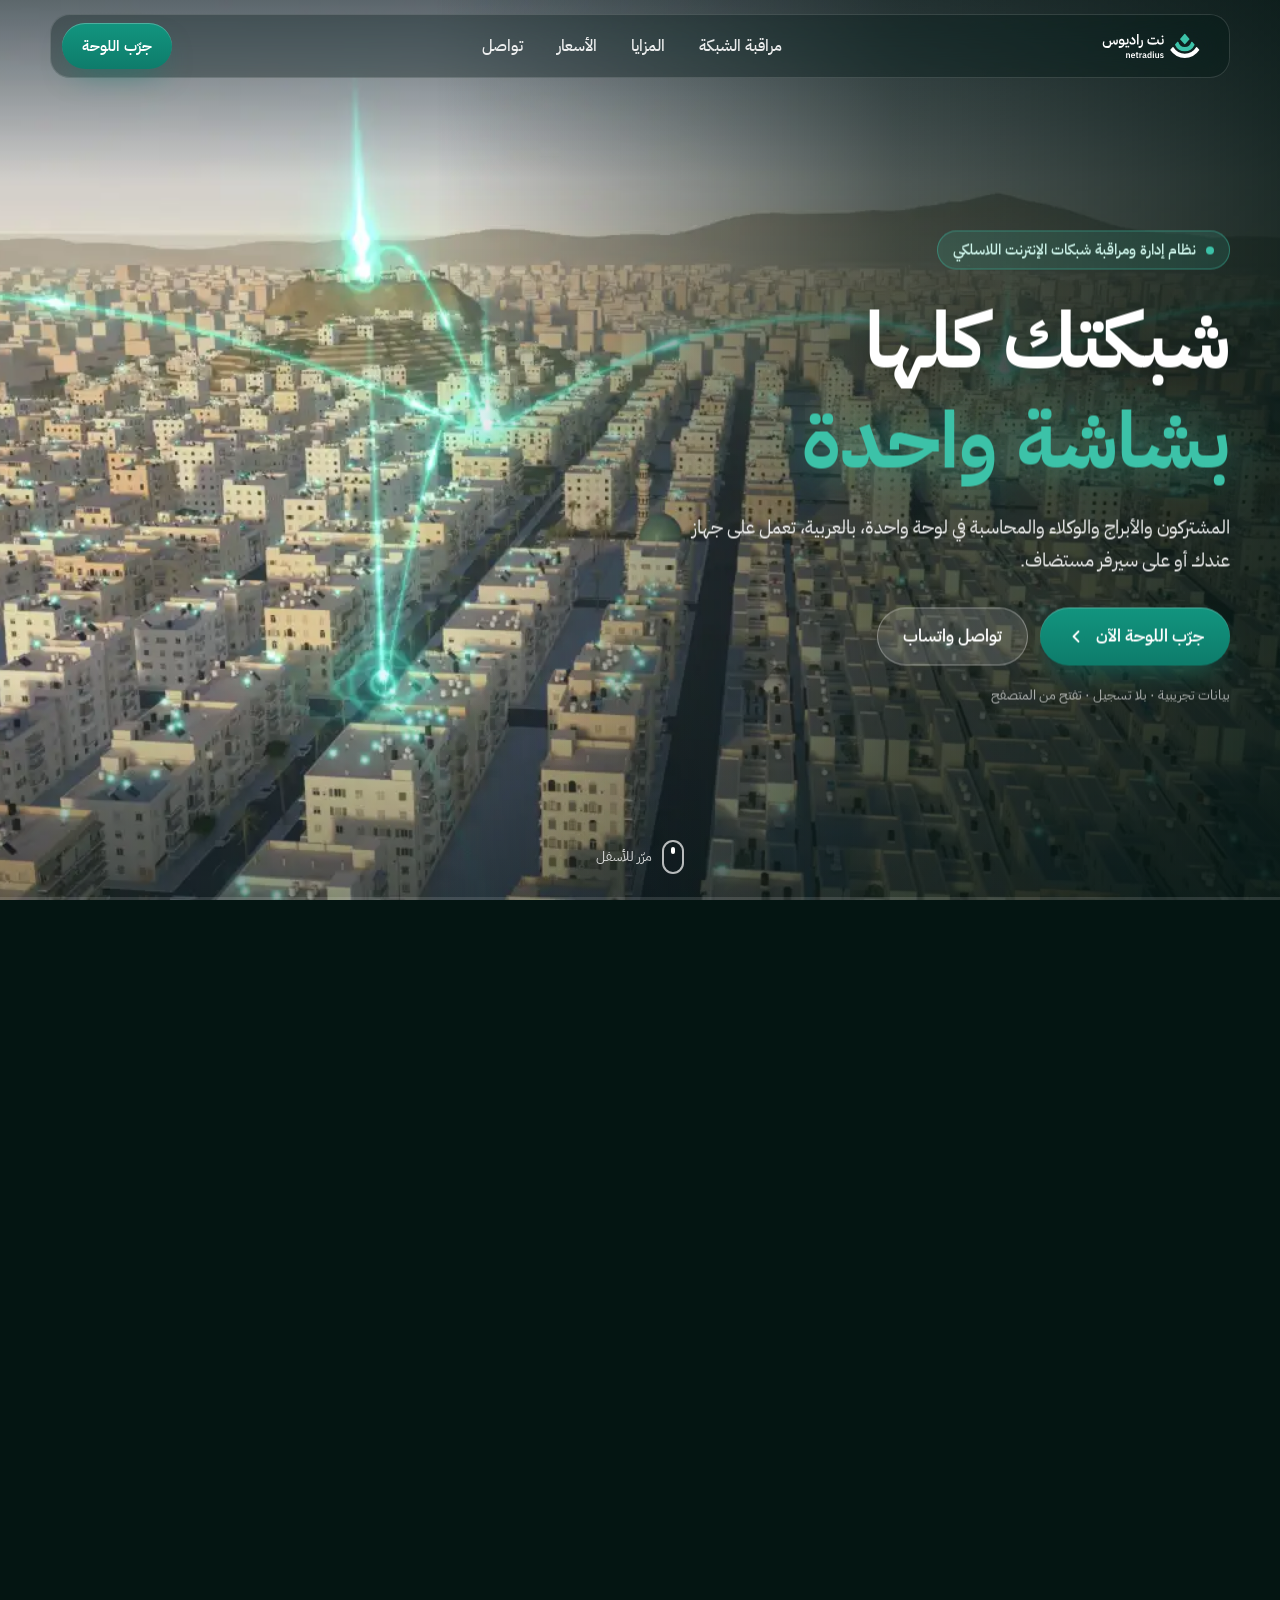
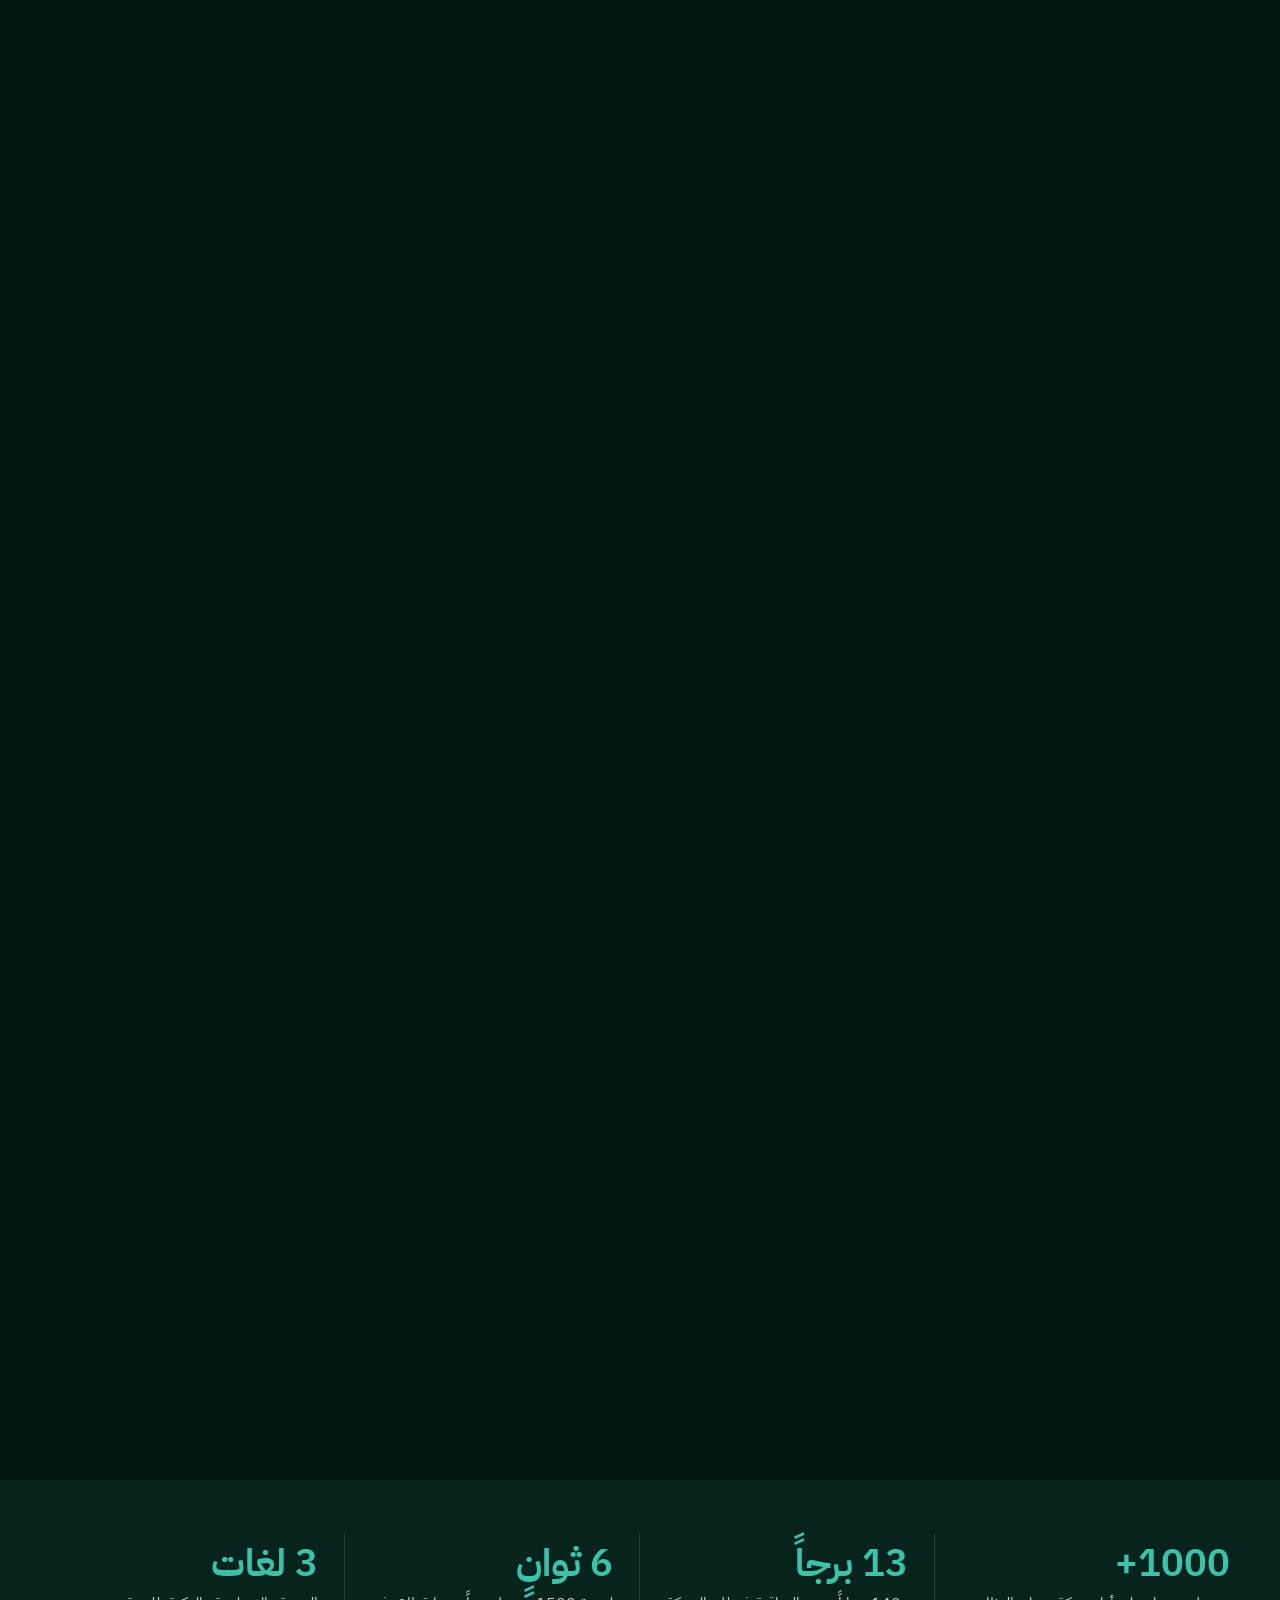
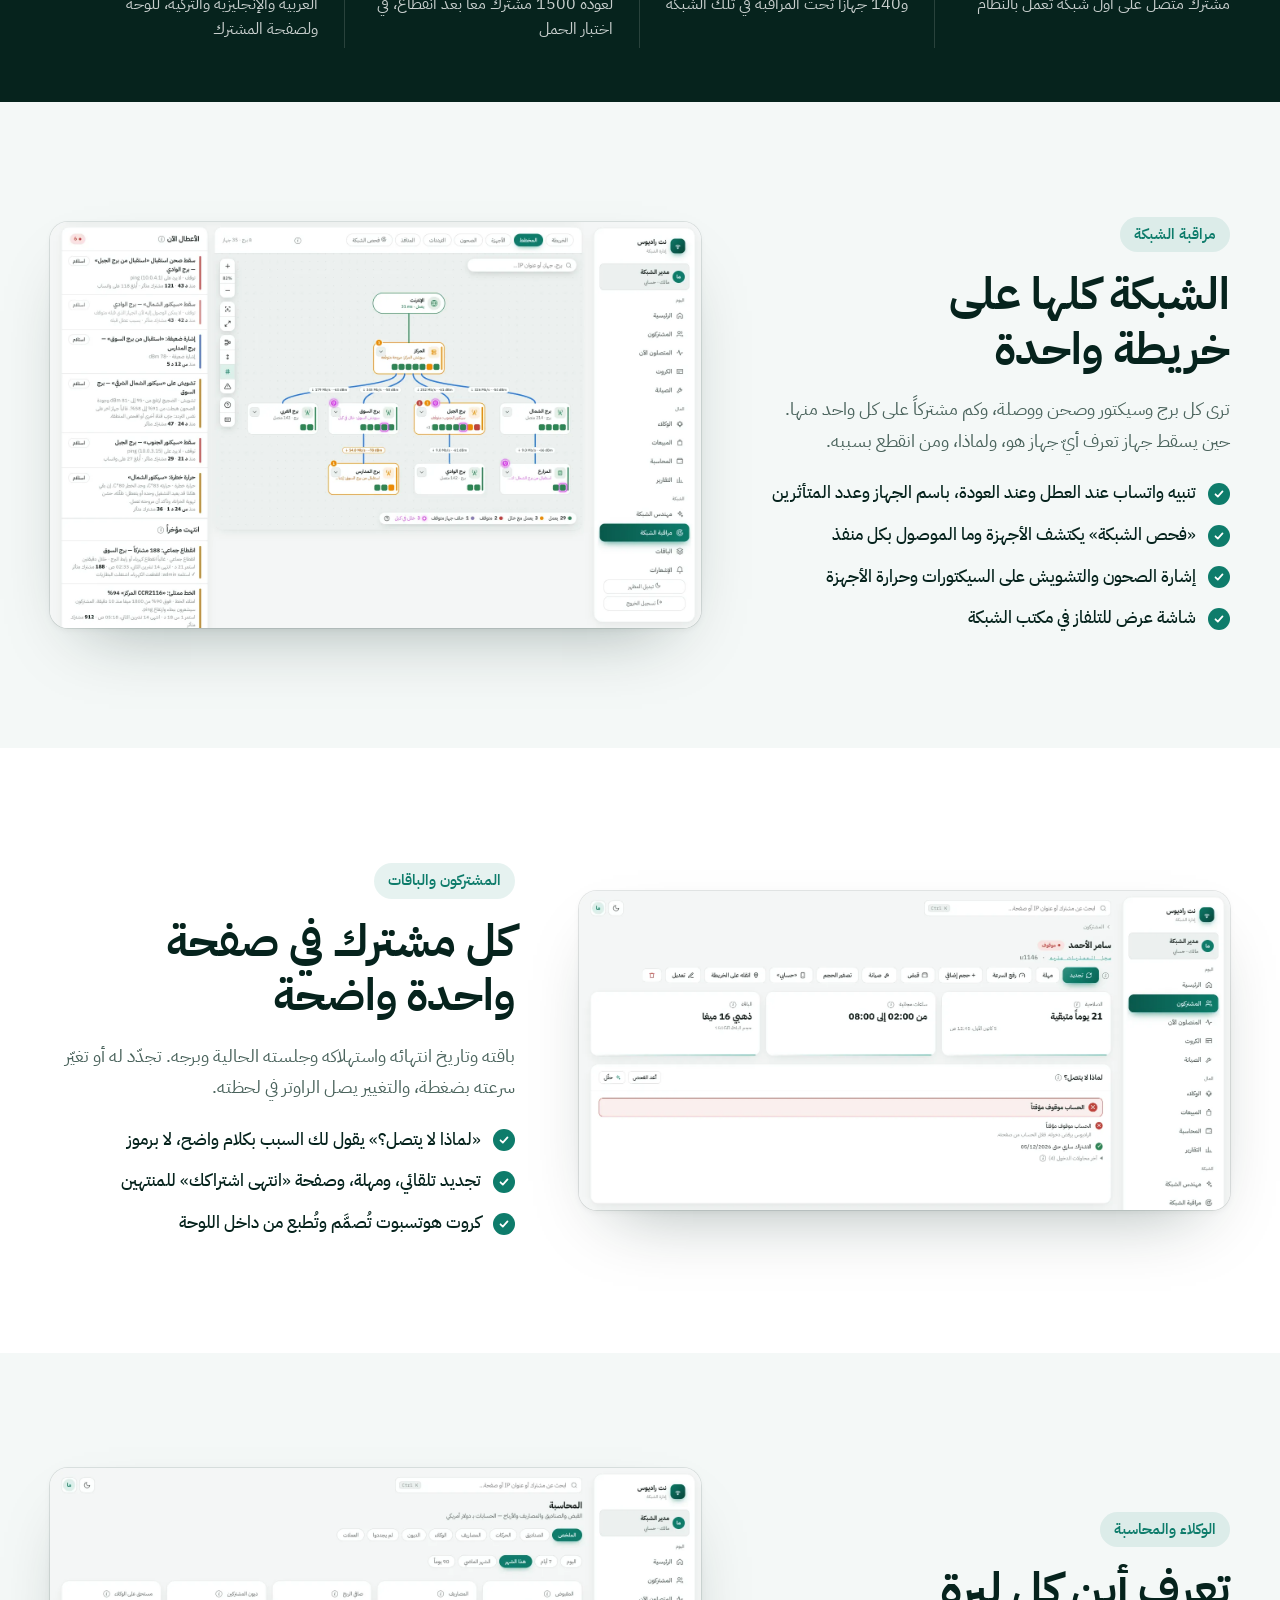
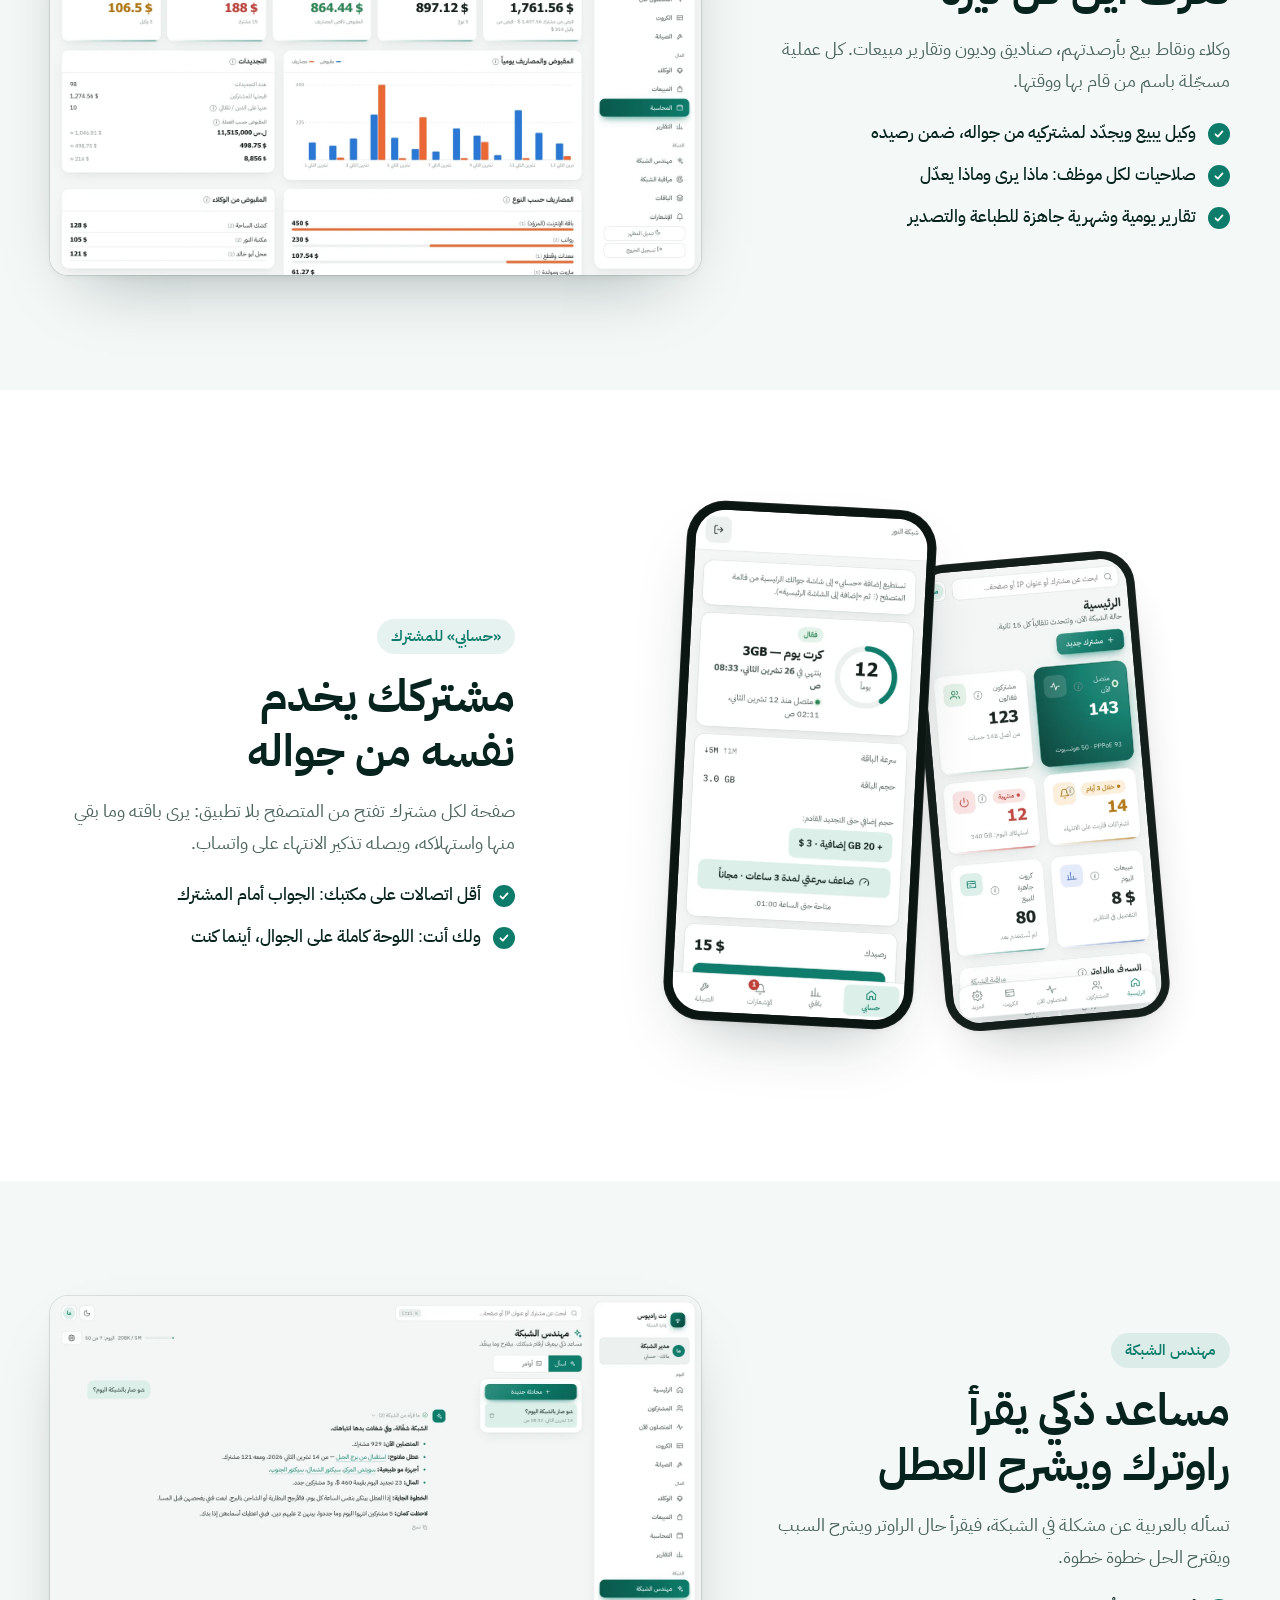
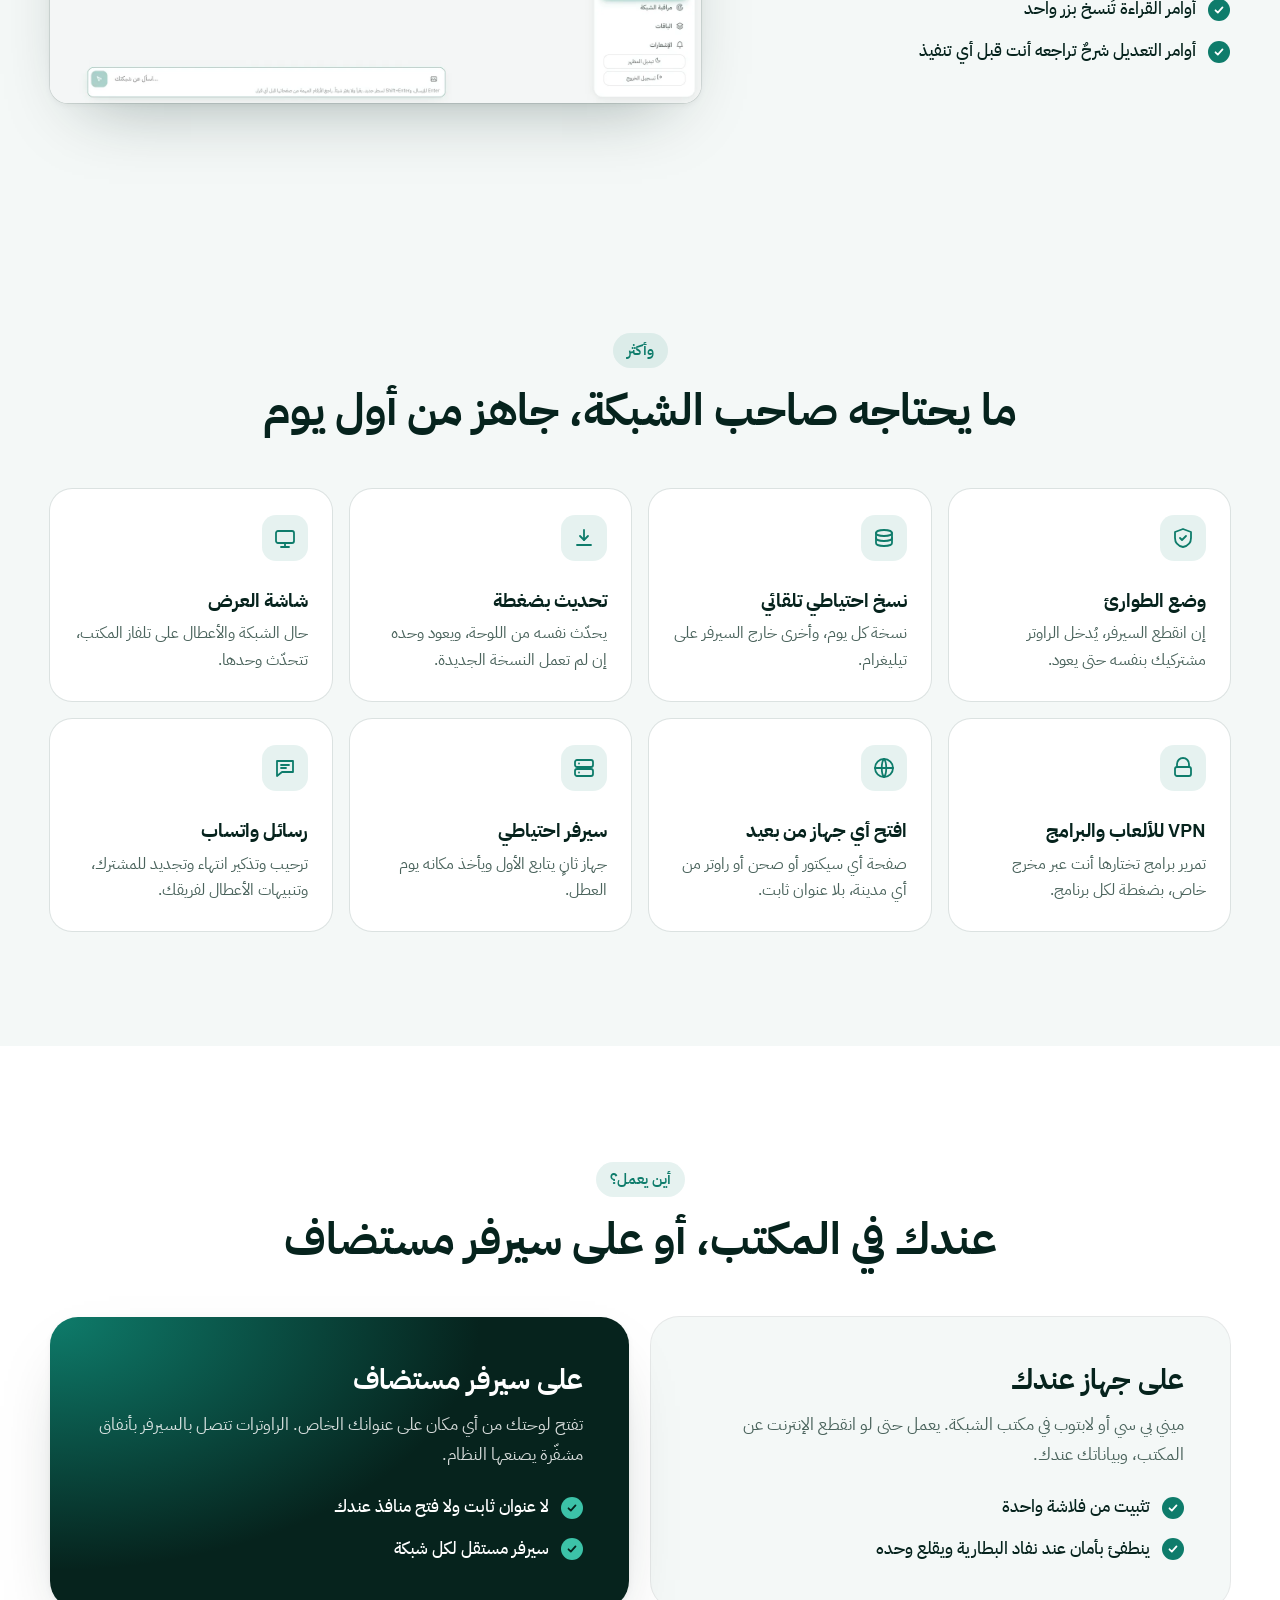
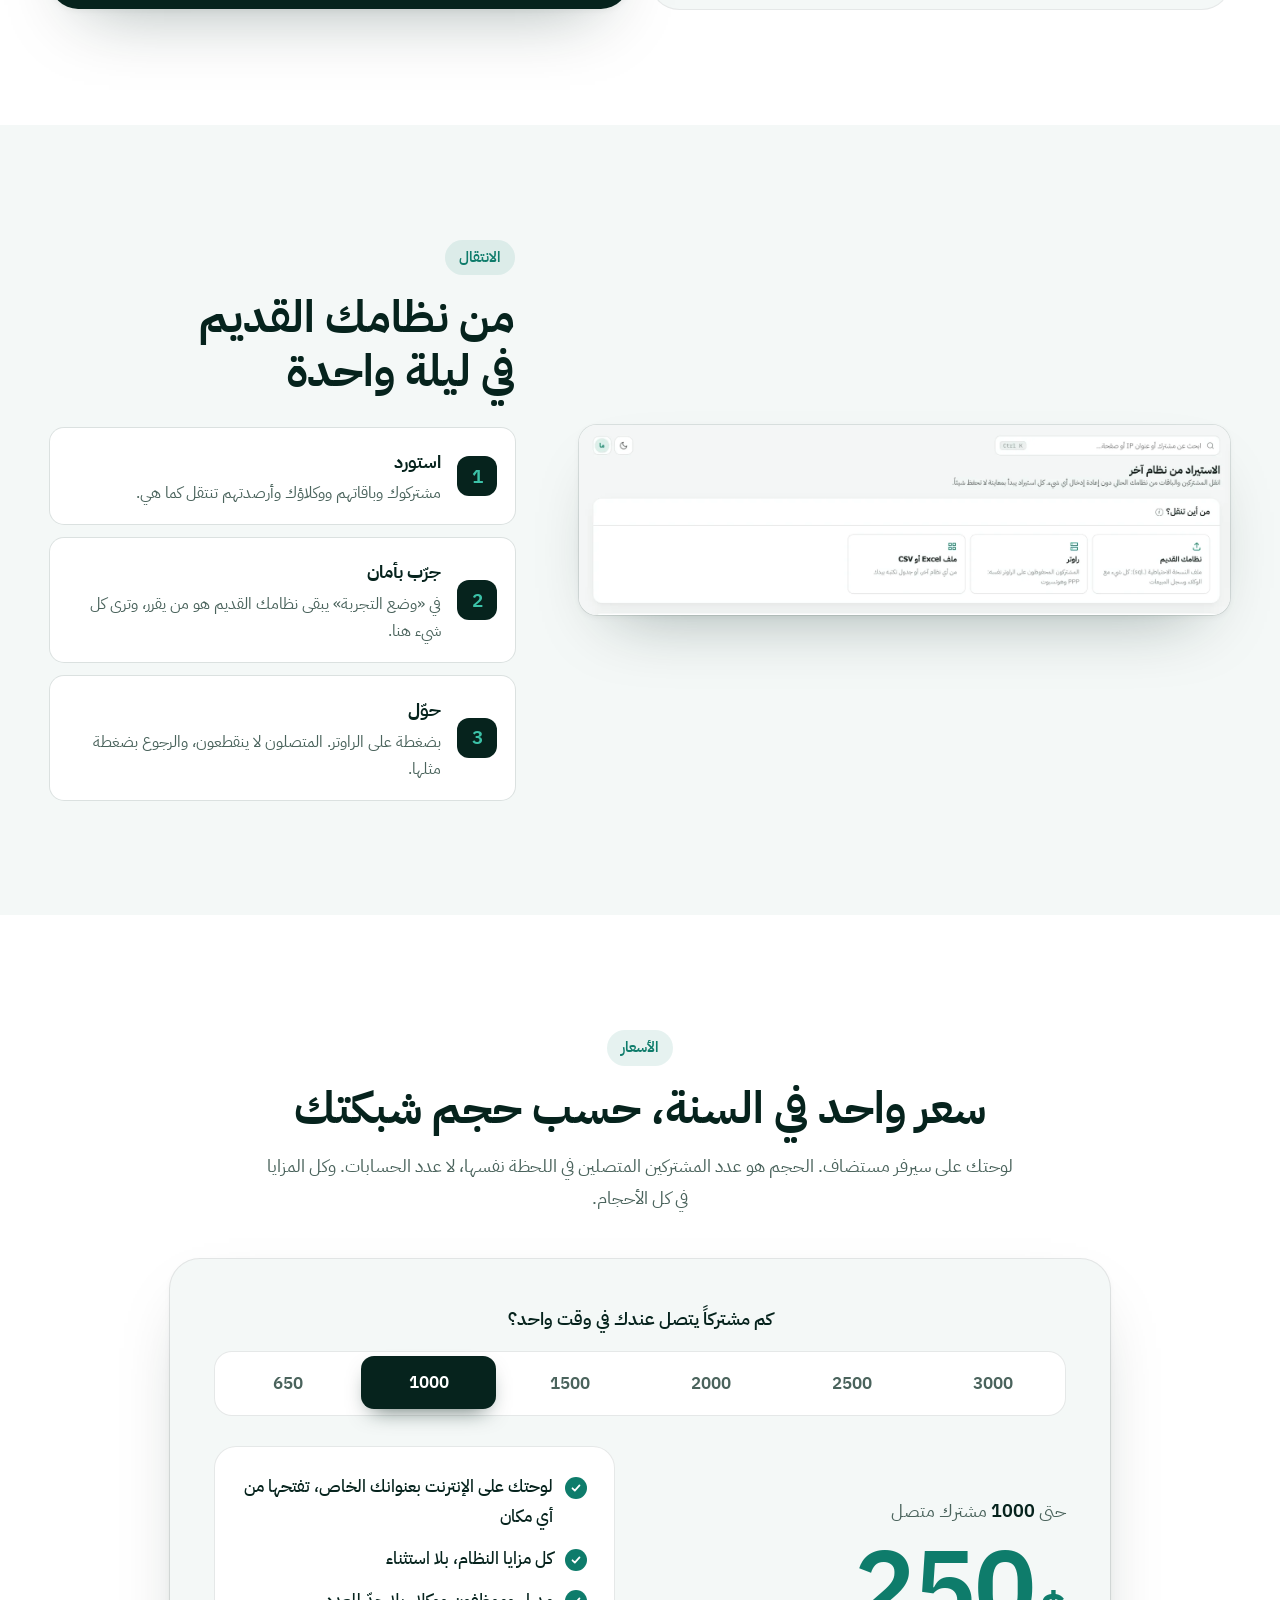
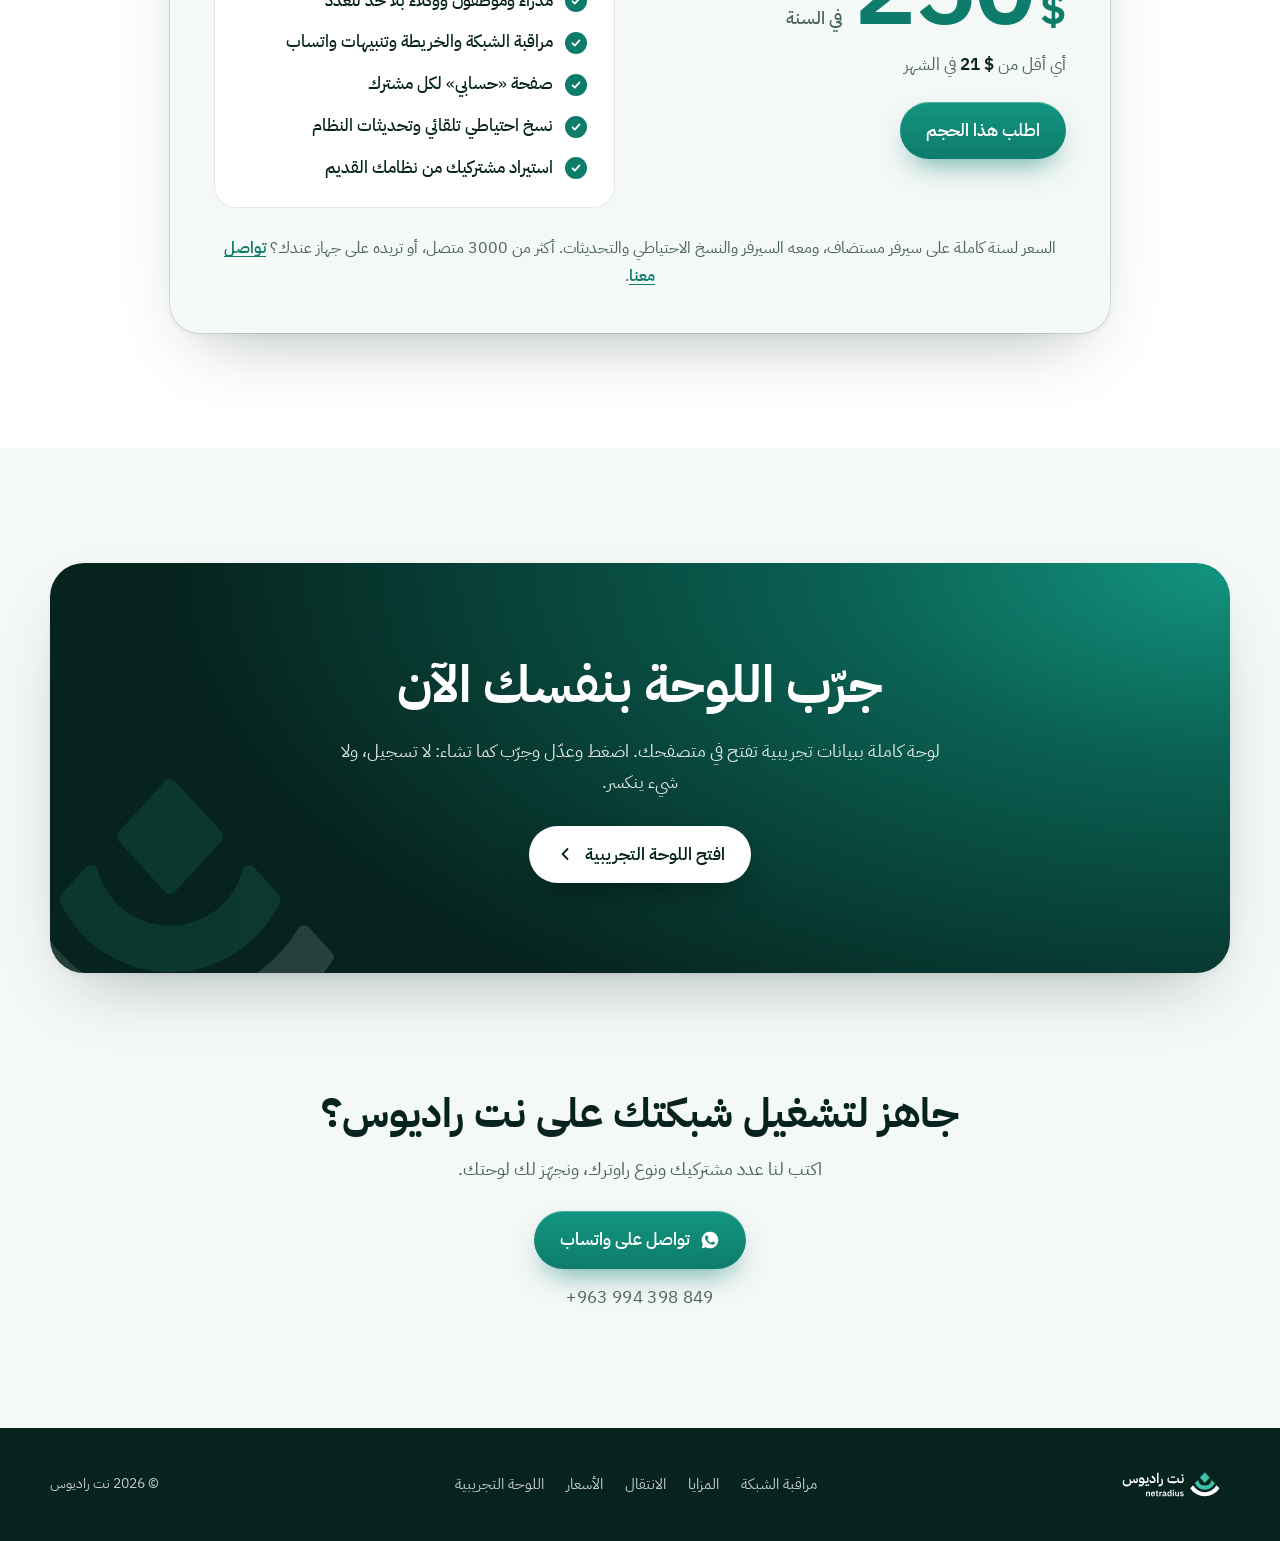
==== index.html @ 620f54e4 "نت راديوس: النسخة الأولى من موقع البيع (معاينة) Co-Authored-By: Claude Fable 5.2 <noreply@anthropic." ====
<!doctype html>
<html lang="ar" dir="rtl">
<head>
  <meta charset="utf-8">
  <meta name="viewport" content="width=device-width, initial-scale=1, viewport-fit=cover">
  <title>نت راديوس — إدارة ومراقبة شبكات الإنترنت اللاسلكي</title>
  <meta name="description" content="نت راديوس: نظام واحد لمشتركي شبكتك وأبراجها ومحاسبتها. خريطة حية للأبراج والصحون، تنبيه واتساب عند العطل، وكلاء ومحاسبة، وصفحة «حسابي» لكل مشترك.">
  <meta name="theme-color" content="#06231D">
  <!-- معاينة: لا تُفهرس في محركات البحث. يُحذف هذا السطر يوم الإطلاق على الدومين -->
  <meta name="robots" content="noindex, nofollow">
  <meta property="og:title" content="نت راديوس — شبكتك كلها بشاشة واحدة">
  <meta property="og:description" content="نظام إدارة ومراقبة لشبكات الإنترنت اللاسلكي: المشتركون والأبراج والمحاسبة في لوحة واحدة.">
  <meta property="og:image" content="assets/hero/poster.jpg">
  <meta property="og:type" content="website">
  <link rel="icon" href="assets/brand/favicon.ico" sizes="any">
  <link rel="icon" href="assets/brand/favicon.svg" type="image/svg+xml">
  <link rel="apple-touch-icon" href="assets/brand/apple-touch-icon.png">
  <link rel="preload" href="assets/fonts/IBMPlexSansArabic-700-44280.woff2" as="font" type="font/woff2" crossorigin>
  <link rel="preload" href="assets/fonts/IBMPlexSansArabic-400-42848.woff2" as="font" type="font/woff2" crossorigin>
  <link rel="preload" href="assets/hero/poster-m.jpg" as="image" media="(max-width: 760px)">
  <link rel="preload" href="assets/hero/poster.jpg" as="image" media="(min-width: 761px)">
  <link rel="stylesheet" href="css/style.css">
</head>
<body>

<header class="nav" id="nav">
  <a class="nav-logo" href="#top" aria-label="نت راديوس">
    <img class="logo-on-dark" src="assets/brand/logo-dark.svg" alt="نت راديوس" width="130" height="50">
    <img class="logo-on-light" src="assets/brand/logo.svg" alt="" width="130" height="50" aria-hidden="true">
  </a>
  <nav class="nav-links" id="navLinks" aria-label="أقسام الصفحة">
    <a href="#noc">مراقبة الشبكة</a>
    <a href="#features">المزايا</a>
    <a href="#pricing">الأسعار</a>
    <a href="#contact">تواصل</a>
  </nav>
  <div class="nav-actions">
    <a class="btn btn-primary btn-sm" href="demo/" target="_blank" rel="noopener">جرّب اللوحة</a>
    <button class="nav-toggle" id="navToggle" aria-label="القائمة" aria-expanded="false"><span></span><span></span></button>
  </div>
</header>

<main id="top">

  <!-- ============ الافتتاح: مشهد المدينة مع السكرول ============ -->
  <section class="hero" id="hero" aria-label="نت راديوس">
    <div class="hero-sticky">
      <div class="hero-poster" aria-hidden="true"></div>
      <canvas class="hero-canvas" id="heroCanvas" aria-hidden="true"></canvas>
      <div class="hero-scrim" aria-hidden="true"></div>
      <div class="hero-side" id="heroSide" aria-hidden="true"></div>
      <div class="hero-dim" id="heroDim" aria-hidden="true"></div>

      <div class="stage stage-a" data-stage="a">
        <span class="chip"><i class="dot"></i>نظام إدارة ومراقبة شبكات الإنترنت اللاسلكي</span>
        <h1>شبكتك كلها<br><em>بشاشة واحدة</em></h1>
        <p class="lead">المشتركون والأبراج والوكلاء والمحاسبة في لوحة واحدة، بالعربية، تعمل على جهاز عندك أو على سيرفر مستضاف.</p>
        <div class="cta-row">
          <a class="btn btn-primary" href="demo/" target="_blank" rel="noopener">جرّب اللوحة الآن
            <svg viewBox="0 0 24 24" aria-hidden="true"><path d="M15 6l-6 6 6 6"/></svg></a>
          <a class="btn btn-glass" href="https://wa.me/963994398849?text=%D9%85%D8%B1%D8%AD%D8%A8%D8%A7%D9%8B%D8%8C%20%D8%A3%D8%B1%D9%8A%D8%AF%20%D9%85%D8%B9%D8%B1%D9%81%D8%A9%20%D8%A7%D9%84%D9%85%D8%B2%D9%8A%D8%AF%20%D8%B9%D9%86%20%D9%86%D8%AA%20%D8%B1%D8%A7%D8%AF%D9%8A%D9%88%D8%B3" target="_blank" rel="noopener">تواصل واتساب</a>
        </div>
        <p class="hint-line">بيانات تجريبية · بلا تسجيل · تفتح من المتصفح</p>
      </div>

      <div class="stage stage-card" data-stage="b">
        <span class="num">01</span>
        <h2>كل برج يبثّ، وأنت تراه</h2>
        <p>الأبراج والصحون والوصلات على خريطة حية. ما يتعطل يتغيّر لونه في لحظته، وتعرف من تأثر من مشتركيك.</p>
      </div>

      <div class="stage stage-card" data-stage="c">
        <span class="num">02</span>
        <h2>تعرف العطل قبل أن يتصل بك المشترك</h2>
        <p>رسالة واتساب باسم البرج وعدد المتأثرين في أي ساعة، ورسالة ثانية حين يعود.</p>
      </div>

      <div class="stage stage-window" data-stage="d">
        <div class="window">
          <div class="window-bar"><i></i><i></i><i></i><span>مراقبة الشبكة · نت راديوس</span></div>
          <img src="assets/screens/noc-map.webp" alt="شاشة مراقبة الشبكة في نت راديوس: خريطة الأبراج وقائمة الأعطال" width="1600" height="1000" loading="eager" decoding="async">
        </div>
        <div class="window-cap">
          <h2>وهذا كله أمامك في لوحة واحدة</h2>
          <a class="btn btn-primary" href="demo/" target="_blank" rel="noopener">افتح اللوحة التجريبية</a>
        </div>
      </div>

      <div class="hero-progress" aria-hidden="true"><i id="heroBar"></i></div>
      <div class="scroll-hint" id="scrollHint" aria-hidden="true"><span></span>مرّر للأسفل</div>
    </div>
  </section>

  <!-- ============ أرقام ============ -->
  <section class="stats" aria-label="أرقام">
    <div class="wrap stats-grid">
      <div class="stat reveal"><b><span class="ltr">+1000</span></b><span>مشترك متصل على أول شبكة تعمل بالنظام</span></div>
      <div class="stat reveal"><b><span class="ltr">13</span> برجاً</b><span>و<span class="ltr">140</span> جهازاً تحت المراقبة في تلك الشبكة</span></div>
      <div class="stat reveal"><b><span class="ltr">6</span> ثوانٍ</b><span>لعودة <span class="ltr">1500</span> مشترك معاً بعد انقطاع، في اختبار الحمل</span></div>
      <div class="stat reveal"><b><span class="ltr">3</span> لغات</b><span>العربية والإنجليزية والتركية، للوحة ولصفحة المشترك</span></div>
    </div>
  </section>

  <!-- ============ مراقبة الشبكة ============ -->
  <section class="feature" id="noc">
    <div class="wrap feature-row">
      <div class="feature-text reveal">
        <span class="eyebrow">مراقبة الشبكة</span>
        <h2>الشبكة كلها على خريطة واحدة</h2>
        <p>ترى كل برج وسيكتور وصحن ووصلة، وكم مشتركاً على كل واحد منها. حين يسقط جهاز تعرف أيّ جهاز هو، ولماذا، ومن انقطع بسببه.</p>
        <ul class="ticks">
          <li>تنبيه واتساب عند العطل وعند العودة، باسم الجهاز وعدد المتأثرين</li>
          <li>«فحص الشبكة» يكتشف الأجهزة وما الموصول بكل منفذ</li>
          <li>إشارة الصحون والتشويش على السيكتورات وحرارة الأجهزة</li>
          <li>شاشة عرض للتلفاز في مكتب الشبكة</li>
        </ul>
      </div>
      <figure class="shot reveal"><img src="assets/screens/noc-diagram.webp" alt="مخطط الشبكة في نت راديوس" width="1600" height="1000" loading="lazy" decoding="async"></figure>
    </div>
  </section>

  <!-- ============ المزايا ============ -->
  <section class="feature alt" id="features">
    <div class="wrap feature-row flip">
      <div class="feature-text reveal">
        <span class="eyebrow">المشتركون والباقات</span>
        <h2>كل مشترك في صفحة واحدة واضحة</h2>
        <p>باقته وتاريخ انتهائه واستهلاكه وجلسته الحالية وبرجه. تجدّد له أو تغيّر سرعته بضغطة، والتغيير يصل الراوتر في لحظته.</p>
        <ul class="ticks">
          <li>«لماذا لا يتصل؟» يقول لك السبب بكلام واضح، لا برموز</li>
          <li>تجديد تلقائي، ومهلة، وصفحة «انتهى اشتراكك» للمنتهين</li>
          <li>كروت هوتسبوت تُصمَّم وتُطبع من داخل اللوحة</li>
        </ul>
      </div>
      <figure class="shot reveal"><img src="assets/screens/subscriber-top.webp" alt="صفحة المشترك في نت راديوس" width="1600" height="1000" loading="lazy" decoding="async"></figure>
    </div>
  </section>

  <section class="feature">
    <div class="wrap feature-row">
      <div class="feature-text reveal">
        <span class="eyebrow">الوكلاء والمحاسبة</span>
        <h2>تعرف أين كل ليرة</h2>
        <p>وكلاء ونقاط بيع بأرصدتهم، صناديق وديون وتقارير مبيعات. كل عملية مسجّلة باسم من قام بها ووقتها.</p>
        <ul class="ticks">
          <li>وكيل يبيع ويجدّد لمشتركيه من جواله، ضمن رصيده</li>
          <li>صلاحيات لكل موظف: ماذا يرى وماذا يعدّل</li>
          <li>تقارير يومية وشهرية جاهزة للطباعة والتصدير</li>
        </ul>
      </div>
      <figure class="shot reveal"><img src="assets/screens/accounting.webp" alt="المحاسبة في نت راديوس" width="1600" height="1000" loading="lazy" decoding="async"></figure>
    </div>
  </section>

  <section class="feature alt">
    <div class="wrap feature-row flip">
      <div class="feature-text reveal">
        <span class="eyebrow">«حسابي» للمشترك</span>
        <h2>مشتركك يخدم نفسه من جواله</h2>
        <p>صفحة لكل مشترك تفتح من المتصفح بلا تطبيق: يرى باقته وما بقي منها واستهلاكه، ويصله تذكير الانتهاء على واتساب.</p>
        <ul class="ticks">
          <li>أقل اتصالات على مكتبك: الجواب أمام المشترك</li>
          <li>ولك أنت: اللوحة كاملة على الجوال، أينما كنت</li>
        </ul>
      </div>
      <div class="phones reveal">
        <figure class="phone"><img src="assets/screens/m-portal.webp" alt="صفحة حسابي على الجوال" width="600" height="1298" loading="lazy" decoding="async"></figure>
        <figure class="phone back"><img src="assets/screens/m-dashboard.webp" alt="لوحة المدير على الجوال" width="600" height="1298" loading="lazy" decoding="async"></figure>
      </div>
    </div>
  </section>

  <section class="feature">
    <div class="wrap feature-row">
      <div class="feature-text reveal">
        <span class="eyebrow">مهندس الشبكة</span>
        <h2>مساعد ذكي يقرأ راوترك ويشرح العطل</h2>
        <p>تسأله بالعربية عن مشكلة في الشبكة، فيقرأ حال الراوتر ويشرح السبب ويقترح الحل خطوة خطوة.</p>
        <ul class="ticks">
          <li>أوامر القراءة تُنسخ بزر واحد</li>
          <li>أوامر التعديل شرحٌ تراجعه أنت قبل أي تنفيذ</li>
        </ul>
      </div>
      <figure class="shot reveal"><img src="assets/screens/assistant.webp" alt="مهندس الشبكة في نت راديوس" width="1600" height="1000" loading="lazy" decoding="async"></figure>
    </div>
  </section>

  <!-- ============ وأكثر ============ -->
  <section class="more">
    <div class="wrap">
      <div class="section-head reveal">
        <span class="eyebrow">وأكثر</span>
        <h2>ما يحتاجه صاحب الشبكة، جاهز من أول يوم</h2>
      </div>
      <div class="cards">
        <article class="card reveal"><svg viewBox="0 0 24 24"><path d="M12 3l8 3v6c0 4.5-3.2 7.9-8 9-4.8-1.1-8-4.5-8-9V6z"/><path d="M9 12l2 2 4-4"/></svg><h3>وضع الطوارئ</h3><p>إن انقطع السيرفر، يُدخل الراوتر مشتركيك بنفسه حتى يعود.</p></article>
        <article class="card reveal"><svg viewBox="0 0 24 24"><path d="M4 7c0-1.7 3.6-3 8-3s8 1.3 8 3-3.6 3-8 3-8-1.3-8-3z"/><path d="M4 7v10c0 1.7 3.6 3 8 3s8-1.3 8-3V7"/><path d="M4 12c0 1.7 3.6 3 8 3s8-1.3 8-3"/></svg><h3>نسخ احتياطي تلقائي</h3><p>نسخة كل يوم، وأخرى خارج السيرفر على تيليغرام.</p></article>
        <article class="card reveal"><svg viewBox="0 0 24 24"><path d="M12 4v10"/><path d="M8 10l4 4 4-4"/><path d="M5 19h14"/></svg><h3>تحديث بضغطة</h3><p>يحدّث نفسه من اللوحة، ويعود وحده إن لم تعمل النسخة الجديدة.</p></article>
        <article class="card reveal"><svg viewBox="0 0 24 24"><rect x="3" y="5" width="18" height="12" rx="2"/><path d="M8 21h8M12 17v4"/></svg><h3>شاشة العرض</h3><p>حال الشبكة والأعطال على تلفاز المكتب، تتحدّث وحدها.</p></article>
        <article class="card reveal"><svg viewBox="0 0 24 24"><path d="M6 11V8a6 6 0 1112 0v3"/><rect x="4" y="11" width="16" height="9" rx="2"/></svg><h3>VPN للألعاب والبرامج</h3><p>تمرير برامج تختارها أنت عبر مخرج خاص، بضغطة لكل برنامج.</p></article>
        <article class="card reveal"><svg viewBox="0 0 24 24"><circle cx="12" cy="12" r="9"/><path d="M3 12h18M12 3c3 3.2 3 14.8 0 18M12 3c-3 3.2-3 14.8 0 18"/></svg><h3>افتح أي جهاز من بعيد</h3><p>صفحة أي سيكتور أو صحن أو راوتر من أي مدينة، بلا عنوان ثابت.</p></article>
        <article class="card reveal"><svg viewBox="0 0 24 24"><rect x="3" y="4" width="18" height="7" rx="2"/><rect x="3" y="13" width="18" height="7" rx="2"/><path d="M7 7.5h.01M7 16.5h.01"/></svg><h3>سيرفر احتياطي</h3><p>جهاز ثانٍ يتابع الأول ويأخذ مكانه يوم العطل.</p></article>
        <article class="card reveal"><svg viewBox="0 0 24 24"><path d="M4 5h16v11H9l-5 4z"/><path d="M8 9h8M8 12h5"/></svg><h3>رسائل واتساب</h3><p>ترحيب وتذكير انتهاء وتجديد للمشترك، وتنبيهات الأعطال لفريقك.</p></article>
      </div>
    </div>
  </section>

  <!-- ============ محلي أو مستضاف ============ -->
  <section class="host">
    <div class="wrap">
      <div class="section-head reveal">
        <span class="eyebrow">أين يعمل؟</span>
        <h2>عندك في المكتب، أو على سيرفر مستضاف</h2>
      </div>
      <div class="host-grid">
        <article class="host-card reveal">
          <h3>على جهاز عندك</h3>
          <p>ميني بي سي أو لابتوب في مكتب الشبكة. يعمل حتى لو انقطع الإنترنت عن المكتب، وبياناتك عندك.</p>
          <ul class="ticks"><li>تثبيت من فلاشة واحدة</li><li>ينطفئ بأمان عند نفاد البطارية ويقلع وحده</li></ul>
        </article>
        <article class="host-card dark reveal">
          <h3>على سيرفر مستضاف</h3>
          <p>تفتح لوحتك من أي مكان على عنوانك الخاص. الراوترات تتصل بالسيرفر بأنفاق مشفّرة يصنعها النظام.</p>
          <ul class="ticks"><li>لا عنوان ثابت ولا فتح منافذ عندك</li><li>سيرفر مستقل لكل شبكة</li></ul>
        </article>
      </div>
    </div>
  </section>

  <!-- ============ الانتقال ============ -->
  <section class="move" id="move">
    <div class="wrap feature-row flip">
      <div class="feature-text reveal">
        <span class="eyebrow">الانتقال</span>
        <h2>من نظامك القديم في ليلة واحدة</h2>
        <ol class="steps">
          <li><b>استورد</b><span>مشتركوك وباقاتهم ووكلاؤك وأرصدتهم تنتقل كما هي.</span></li>
          <li><b>جرّب بأمان</b><span>في «وضع التجربة» يبقى نظامك القديم هو من يقرر، وترى كل شيء هنا.</span></li>
          <li><b>حوّل</b><span>بضغطة على الراوتر. المتصلون لا ينقطعون، والرجوع بضغطة مثلها.</span></li>
        </ol>
      </div>
      <figure class="shot reveal"><img src="assets/screens/import.webp" alt="شاشة الاستيراد في نت راديوس" width="1600" height="1000" loading="lazy" decoding="async"></figure>
    </div>
  </section>

  <!-- ============ الأسعار ============ -->
  <section class="pricing" id="pricing">
    <div class="wrap">
      <div class="section-head reveal">
        <span class="eyebrow">الأسعار</span>
        <h2>سعر واحد في السنة، حسب حجم شبكتك</h2>
        <p class="section-sub">لوحتك على سيرفر مستضاف. الحجم هو عدد المشتركين المتصلين في اللحظة نفسها، لا عدد الحسابات. وكل المزايا في كل الأحجام.</p>
      </div>
      <div class="price-box reveal">
        <p class="sizes-label">كم مشتركاً يتصل عندك في وقت واحد؟</p>
        <div class="sizes" id="sizes" role="radiogroup" aria-label="عدد المشتركين المتصلين">
          <button type="button" role="radio" aria-checked="false" data-users="650" data-price="200">650</button>
          <button type="button" role="radio" aria-checked="true" data-users="1000" data-price="250">1000</button>
          <button type="button" role="radio" aria-checked="false" data-users="1500" data-price="300">1500</button>
          <button type="button" role="radio" aria-checked="false" data-users="2000" data-price="350">2000</button>
          <button type="button" role="radio" aria-checked="false" data-users="2500" data-price="400">2500</button>
          <button type="button" role="radio" aria-checked="false" data-users="3000" data-price="450">3000</button>
        </div>
        <div class="price-main">
          <div class="price-side">
            <span class="price-label">حتى <b class="ltr" id="pUsers">1000</b> مشترك متصل</span>
            <div class="price-num"><span class="ltr"><b id="pPrice">250</b><i>$</i></span><small>في السنة</small></div>
            <span class="price-month">أي أقل من <b class="ltr"><span id="pMonth">21</span> $</b> في الشهر</span>
            <a class="btn btn-primary" id="pBtn" href="https://wa.me/963994398849" target="_blank" rel="noopener">اطلب هذا الحجم</a>
          </div>
          <ul class="ticks price-list">
            <li>لوحتك على الإنترنت بعنوانك الخاص، تفتحها من أي مكان</li>
            <li>كل مزايا النظام، بلا استثناء</li>
            <li>مدراء وموظفون ووكلاء بلا حدّ للعدد</li>
            <li>مراقبة الشبكة والخريطة وتنبيهات واتساب</li>
            <li>صفحة «حسابي» لكل مشترك</li>
            <li>نسخ احتياطي تلقائي وتحديثات النظام</li>
            <li>استيراد مشتركيك من نظامك القديم</li>
          </ul>
        </div>
        <p class="price-note">السعر لسنة كاملة على سيرفر مستضاف، ومعه السيرفر والنسخ الاحتياطي والتحديثات. أكثر من <span class="ltr">3000</span> متصل، أو تريده على جهاز عندك؟ <a href="https://wa.me/963994398849" target="_blank" rel="noopener">تواصل معنا</a>.</p>
      </div>
    </div>
  </section>

  <!-- ============ التجربة ============ -->
  <section class="demo" id="demo">
    <div class="wrap demo-box reveal">
      <img class="demo-mark" src="assets/brand/mark-dark.svg" alt="" aria-hidden="true">
      <h2>جرّب اللوحة بنفسك الآن</h2>
      <p>لوحة كاملة ببيانات تجريبية تفتح في متصفحك. اضغط وعدّل وجرّب كما تشاء: لا تسجيل، ولا شيء ينكسر.</p>
      <a class="btn btn-light" href="demo/" target="_blank" rel="noopener">افتح اللوحة التجريبية
        <svg viewBox="0 0 24 24" aria-hidden="true"><path d="M15 6l-6 6 6 6"/></svg></a>
    </div>
  </section>

  <!-- ============ تواصل ============ -->
  <section class="contact" id="contact">
    <div class="wrap contact-box reveal">
      <h2>جاهز لتشغيل شبكتك على نت راديوس؟</h2>
      <p>اكتب لنا عدد مشتركيك ونوع راوترك، ونجهّز لك لوحتك.</p>
      <a class="btn btn-primary" id="waBtn" href="https://wa.me/963994398849?text=%D9%85%D8%B1%D8%AD%D8%A8%D8%A7%D9%8B%D8%8C%20%D8%A3%D8%B1%D9%8A%D8%AF%20%D9%85%D8%B9%D8%B1%D9%81%D8%A9%20%D8%A7%D9%84%D9%85%D8%B2%D9%8A%D8%AF%20%D8%B9%D9%86%20%D9%86%D8%AA%20%D8%B1%D8%A7%D8%AF%D9%8A%D9%88%D8%B3" target="_blank" rel="noopener">
        <svg class="fill" viewBox="0 0 24 24" aria-hidden="true"><path d="M12 2a10 10 0 00-8.6 15.1L2 22l5-1.3A10 10 0 1012 2zm5.6 14.1c-.2.7-1.4 1.300-1.900 1.400-.5.1-1.100.1-1.800-.1-.4-.1-1-.3-1.700-.6-3-1.300-4.900-4.300-5-4.500-.2-.2-1.200-1.600-1.200-3s.8-2.100 1-2.400c.3-.3.6-.3.800-.3h.6c.2 0 .4 0 .7.500l.9 2.200c.1.2.1.4 0 .6l-.4.6-.4.5c-.1.1-.3.300-.1.6.2.3.800 1.300 1.700 2.100 1.200 1 2.100 1.400 2.400 1.500.3.100.5.100.7-.1l.9-1.100c.2-.3.4-.2.7-.1l2.100 1c.3.2.5.2.6.400.1.200.1.800-.1 1.400z"/></svg>
        تواصل على واتساب</a>
      <a class="wa-num ltr" href="https://wa.me/963994398849" target="_blank" rel="noopener">+963 994 398 849</a>
    </div>
  </section>
</main>

<footer class="footer">
  <div class="wrap footer-row">
    <img src="assets/brand/logo-dark.svg" alt="نت راديوس" width="130" height="50" loading="lazy">
    <nav aria-label="روابط"><a href="#noc">مراقبة الشبكة</a><a href="#features">المزايا</a><a href="#move">الانتقال</a><a href="#pricing">الأسعار</a><a href="demo/" target="_blank" rel="noopener">اللوحة التجريبية</a></nav>
    <small>© <span class="ltr">2026</span> نت راديوس</small>
  </div>
</footer>

<script src="js/main.js" defer></script>
</body>
</html>
---- css/style.css ----
/* نت راديوس — موقع البيع. الألوان والخط من دليل الهوية: حبري #06231D، أخضر #0E7C6B، فاتح #3CC2A8، ورقي #F4F8F7 */

@font-face { font-family: 'Plex Arabic'; font-weight: 400; font-display: swap; src: url('../assets/fonts/IBMPlexSansArabic-400-42848.woff2') format('woff2');
  unicode-range: U+0600-06FF, U+0750-077F, U+0870-08FF, U+FB50-FDFF, U+FE70-FEFF, U+200C-200F, U+25CC; }
@font-face { font-family: 'Plex Arabic'; font-weight: 400; font-display: swap; src: url('../assets/fonts/IBMPlexSansArabic-400-19164.woff2') format('woff2');
  unicode-range: U+0000-00FF, U+0131, U+0152-0153, U+02BB-02BC, U+02C6, U+02DA, U+02DC, U+2000-206F, U+20AC, U+2122, U+2190-2199, U+2212, U+2215; }
@font-face { font-family: 'Plex Arabic'; font-weight: 500; font-display: swap; src: url('../assets/fonts/IBMPlexSansArabic-500-45296.woff2') format('woff2');
  unicode-range: U+0600-06FF, U+0750-077F, U+0870-08FF, U+FB50-FDFF, U+FE70-FEFF, U+200C-200F, U+25CC; }
@font-face { font-family: 'Plex Arabic'; font-weight: 500; font-display: swap; src: url('../assets/fonts/IBMPlexSansArabic-400-19164.woff2') format('woff2');
  unicode-range: U+0000-00FF, U+0131, U+0152-0153, U+02BB-02BC, U+02C6, U+02DA, U+02DC, U+2000-206F, U+20AC, U+2122, U+2190-2199, U+2212, U+2215; }
@font-face { font-family: 'Plex Arabic'; font-weight: 600; font-display: swap; src: url('../assets/fonts/IBMPlexSansArabic-600-45688.woff2') format('woff2');
  unicode-range: U+0600-06FF, U+0750-077F, U+0870-08FF, U+FB50-FDFF, U+FE70-FEFF, U+200C-200F, U+25CC; }
@font-face { font-family: 'Plex Arabic'; font-weight: 600; font-display: swap; src: url('../assets/fonts/IBMPlexSansArabic-600-20500.woff2') format('woff2');
  unicode-range: U+0000-00FF, U+0131, U+0152-0153, U+02BB-02BC, U+02C6, U+02DA, U+02DC, U+2000-206F, U+20AC, U+2122, U+2190-2199, U+2212, U+2215; }
@font-face { font-family: 'Plex Arabic'; font-weight: 700; font-display: swap; src: url('../assets/fonts/IBMPlexSansArabic-700-44280.woff2') format('woff2');
  unicode-range: U+0600-06FF, U+0750-077F, U+0870-08FF, U+FB50-FDFF, U+FE70-FEFF, U+200C-200F, U+25CC; }
@font-face { font-family: 'Plex Arabic'; font-weight: 700; font-display: swap; src: url('../assets/fonts/IBMPlexSansArabic-600-20500.woff2') format('woff2');
  unicode-range: U+0000-00FF, U+0131, U+0152-0153, U+02BB-02BC, U+02C6, U+02DA, U+02DC, U+2000-206F, U+20AC, U+2122, U+2190-2199, U+2212, U+2215; }

:root {
  --ink: #06231D; --teal: #0E7C6B; --teal-deep: #0A5F52; --bright: #3CC2A8; --paper: #F4F8F7; --white: #fff;
  --muted: #4A635C; --line: rgba(6, 35, 29, .1); --night: #041512;
  --r: 22px; --r-sm: 14px;
  --shadow: 0 30px 70px -34px rgba(6, 35, 29, .38), 0 2px 6px rgba(6, 35, 29, .05);
  --font: 'Plex Arabic', 'Geeza Pro', 'Segoe UI', Tahoma, sans-serif;
  --ease: cubic-bezier(.2, .7, .2, 1);
}
* { box-sizing: border-box; }
html { scroll-behavior: smooth; -webkit-text-size-adjust: 100%; }
body { margin: 0; font-family: var(--font); color: var(--ink); background: var(--paper); line-height: 1.75; font-size: 17px; -webkit-font-smoothing: antialiased; overflow-x: clip; }
img { max-width: 100%; height: auto; display: block; }
a { color: inherit; text-decoration: none; }
h1, h2, h3, p { margin: 0; }
h1, h2, h3 { line-height: 1.25; font-weight: 700; letter-spacing: 0; }
.wrap { width: min(1180px, 100% - 40px); margin-inline: auto; }
.ltr { direction: ltr; unicode-bidi: isolate; display: inline-block; font-feature-settings: 'tnum'; }
:focus-visible { outline: 3px solid var(--bright); outline-offset: 3px; border-radius: 8px; }

/* ---------- الأزرار ---------- */
.btn { display: inline-flex; align-items: center; justify-content: center; gap: 10px; font: inherit; font-weight: 600; font-size: 17px; padding: 14px 26px; border-radius: 999px; border: 0; cursor: pointer; white-space: nowrap;
  transition: transform .25s var(--ease), box-shadow .25s var(--ease), background .25s; }
.btn svg { width: 20px; height: 20px; fill: none; stroke: currentColor; stroke-width: 2.2; stroke-linecap: round; stroke-linejoin: round; }
.btn svg.fill { fill: currentColor; stroke: none; }
.btn:hover { transform: translateY(-2px); }
.btn:active { transform: translateY(0); }
.btn-primary { background: linear-gradient(180deg, #12957F, var(--teal)); color: #fff; box-shadow: 0 14px 30px -12px rgba(14, 124, 107, .7), inset 0 1px 0 rgba(255, 255, 255, .25); }
.btn-primary:hover { box-shadow: 0 20px 38px -12px rgba(14, 124, 107, .8), inset 0 1px 0 rgba(255, 255, 255, .25); }
.btn-glass { background: rgba(255, 255, 255, .12); color: #fff; box-shadow: inset 0 0 0 1px rgba(255, 255, 255, .35); backdrop-filter: blur(10px); -webkit-backdrop-filter: blur(10px); }
.btn-glass:hover { background: rgba(255, 255, 255, .2); }
.btn-light { background: #fff; color: var(--ink); box-shadow: 0 16px 34px -14px rgba(0, 0, 0, .5); }
.btn-sm { padding: 10px 20px; font-size: 15px; }

/* ---------- الشريط العلوي ---------- */
.nav { position: fixed; z-index: 50; top: 14px; inset-inline: 0; margin-inline: auto; width: min(1180px, 100% - 28px); height: 64px; padding-inline: 20px 12px;
  display: flex; align-items: center; justify-content: space-between; gap: 18px; border-radius: 20px;
  background: rgba(4, 21, 18, .34); box-shadow: inset 0 0 0 1px rgba(255, 255, 255, .14); backdrop-filter: blur(16px) saturate(1.3); -webkit-backdrop-filter: blur(16px) saturate(1.3);
  transition: background .35s, box-shadow .35s; }
.nav-logo { position: relative; display: block; width: 118px; height: 46px; flex: none; }
.nav-logo img { position: absolute; inset: 0; width: 100%; height: 100%; object-fit: contain; object-position: right center; transition: opacity .35s; }
.logo-on-light { opacity: 0; }
.nav-links { display: flex; gap: 6px; }
.nav-links a { color: rgba(255, 255, 255, .9); font-weight: 500; font-size: 15.5px; padding: 8px 14px; border-radius: 12px; transition: background .2s, color .2s; }
.nav-links a:hover { background: rgba(255, 255, 255, .12); }
.nav-actions { display: flex; align-items: center; gap: 8px; }
.nav-toggle { display: none; width: 44px; height: 44px; border: 0; border-radius: 12px; background: transparent; cursor: pointer; position: relative; }
.nav-toggle span { position: absolute; inset-inline: 11px; height: 2px; border-radius: 2px; background: #fff; transition: transform .3s var(--ease), background .35s; }
.nav-toggle span:first-child { top: 17px; } .nav-toggle span:last-child { top: 25px; }
.nav.open .nav-toggle span:first-child { transform: translateY(4px) rotate(45deg); }
.nav.open .nav-toggle span:last-child { transform: translateY(-4px) rotate(-45deg); }
/* بعد الافتتاح: زجاج فاتح */
.nav.light { background: rgba(255, 255, 255, .82); box-shadow: 0 12px 34px -18px rgba(6, 35, 29, .35), inset 0 0 0 1px var(--line); }
.nav.light .logo-on-dark { opacity: 0; } .nav.light .logo-on-light { opacity: 1; }
.nav.light .nav-links a { color: var(--ink); } .nav.light .nav-links a:hover { background: rgba(6, 35, 29, .06); }
.nav.light .nav-toggle span { background: var(--ink); }

/* ---------- الافتتاح ---------- */
.hero { position: relative; height: 520vh; background: var(--night); }
.hero-sticky { position: sticky; top: 0; height: 100vh; height: 100svh; overflow: hidden; color: #fff; }
.hero-poster, .hero-canvas, .hero-scrim, .hero-side, .hero-dim { position: absolute; inset: 0; width: 100%; height: 100%; }
.hero-poster { background: #8a8672 url('../assets/hero/poster.jpg') center / cover no-repeat; }
.hero-canvas { display: block; }
/* ثابت: أعلى الصفحة للشريط، وأسفلها. الجانب يخفّ بعد العنوان لتظهر المدينة، والتعتيم يأتي مع النافذة */
.hero-scrim { background:
  linear-gradient(to bottom, rgba(4, 21, 18, .5) 0%, rgba(4, 21, 18, 0) 20%),
  linear-gradient(to top, rgba(4, 21, 18, .42) 0%, rgba(4, 21, 18, 0) 26%); }
.hero-side { background: linear-gradient(to left, rgba(4, 21, 18, .88) 0%, rgba(4, 21, 18, .64) 30%, rgba(4, 21, 18, 0) 66%); will-change: opacity; }
.hero-dim { background: rgba(4, 21, 18, .5); opacity: 0; will-change: opacity; }

.stage { position: absolute; will-change: opacity, transform; opacity: 0; visibility: hidden; }
.stage-a { inset-inline-start: max(20px, calc((100vw - 1180px) / 2)); top: 50%; width: min(560px, 100% - 40px); transform: translateY(calc(-46% - var(--shift, 0px))); opacity: 1; visibility: visible; }
.chip { display: inline-flex; align-items: center; gap: 10px; font-size: 14.5px; font-weight: 500; padding: 7px 16px; border-radius: 999px; background: rgba(60, 194, 168, .14); box-shadow: inset 0 0 0 1px rgba(60, 194, 168, .45); color: #CFF6EC; }
.chip .dot { width: 8px; height: 8px; border-radius: 50%; background: var(--bright); box-shadow: 0 0 0 0 rgba(60, 194, 168, .7); animation: pulse 2s infinite; }
@keyframes pulse { 70% { box-shadow: 0 0 0 10px rgba(60, 194, 168, 0); } 100% { box-shadow: 0 0 0 0 rgba(60, 194, 168, 0); } }
.stage-a h1 { font-size: clamp(42px, 6.2vw, 84px); margin-top: 22px; text-wrap: balance; text-shadow: 0 2px 30px rgba(4, 21, 18, .5); }
.stage-a h1 em { font-style: normal; color: var(--bright); text-shadow: 0 0 44px rgba(60, 194, 168, .55); }
.lead { font-size: clamp(17px, 1.5vw, 20px); color: rgba(255, 255, 255, .88); margin-top: 20px; max-width: 30em; }
.cta-row { display: flex; flex-wrap: wrap; gap: 12px; margin-top: 30px; }
.hint-line { margin-top: 18px; font-size: 14px; color: rgba(255, 255, 255, .66); }

.stage-card { inset-inline-start: max(20px, calc((100vw - 1180px) / 2)); bottom: 13vh; width: min(480px, 100% - 40px); padding: 26px 28px 28px; border-radius: var(--r);
  background: rgba(4, 21, 18, .56); box-shadow: inset 0 0 0 1px rgba(255, 255, 255, .16), 0 30px 60px -30px rgba(0, 0, 0, .6); backdrop-filter: blur(18px) saturate(1.3); -webkit-backdrop-filter: blur(18px) saturate(1.3); }
.stage-card .num { font: 500 14px/1 'IBM Plex Mono', ui-monospace, monospace; color: var(--bright); letter-spacing: .12em; }
.stage-card h2 { font-size: clamp(26px, 2.6vw, 36px); margin-top: 12px; text-wrap: balance; }
.stage-card p { margin-top: 10px; color: rgba(255, 255, 255, .86); font-size: 17px; }

.stage-window { inset: 0; display: flex; flex-direction: column; align-items: center; justify-content: center; gap: 26px; padding: 96px 20px 40px; perspective: 1600px; }
.window { width: min(980px, 100%); max-height: 62vh; aspect-ratio: 16 / 10.4; border-radius: 18px; overflow: hidden; background: #fff; transform-origin: 50% 100%;
  box-shadow: 0 0 0 1px rgba(255, 255, 255, .5), 0 50px 120px -30px rgba(0, 0, 0, .75), 0 0 120px -20px rgba(60, 194, 168, .45); }
.window-bar { height: 34px; display: flex; align-items: center; gap: 7px; padding-inline: 14px; background: #EEF3F2; border-bottom: 1px solid var(--line); direction: ltr; }
.window-bar i { width: 10px; height: 10px; border-radius: 50%; background: #CBD6D3; }
.window-bar span { margin-inline: auto; font-size: 12.5px; color: var(--muted); direction: rtl; }
.window img { width: 100%; height: calc(100% - 34px); object-fit: cover; object-position: top center; }
.window-cap { text-align: center; display: grid; gap: 18px; justify-items: center; }
.window-cap h2 { font-size: clamp(24px, 3vw, 40px); text-shadow: 0 2px 26px rgba(4, 21, 18, .8); }

.hero-progress { position: absolute; inset-inline: 0; bottom: 0; height: 3px; background: rgba(255, 255, 255, .12); }
.hero-progress i { display: block; height: 100%; width: 100%; transform-origin: right center; transform: scaleX(0); background: linear-gradient(to left, var(--bright), #9FF3E1); }
.scroll-hint { position: absolute; bottom: 26px; inset-inline: 0; margin-inline: auto; width: max-content; display: flex; align-items: center; gap: 10px; font-size: 14px; color: rgba(255, 255, 255, .8); transition: opacity .4s; }
.scroll-hint span { width: 22px; height: 34px; border-radius: 12px; box-shadow: inset 0 0 0 2px rgba(255, 255, 255, .7); position: relative; }
.scroll-hint span::after { content: ''; position: absolute; top: 7px; left: 50%; width: 4px; height: 7px; margin-left: -2px; border-radius: 2px; background: #fff; animation: wheel 1.6s infinite; }
@keyframes wheel { 0% { transform: translateY(0); opacity: 1; } 80%, 100% { transform: translateY(10px); opacity: 0; } }

/* ---------- الأرقام ---------- */
.stats { background: var(--ink); color: #fff; padding: 54px 0; position: relative; }
.stats-grid { display: grid; grid-template-columns: repeat(4, 1fr); gap: 0; }
.stat { padding: 6px 26px; border-inline-start: 1px solid rgba(255, 255, 255, .14); display: grid; gap: 6px; align-content: start; }
.stat:first-child { border: 0; padding-inline-start: 0; }
.stat b { font-size: clamp(28px, 3vw, 42px); line-height: 1.2; color: var(--bright); font-weight: 700; }
.stat > span { color: rgba(255, 255, 255, .78); font-size: 15.5px; line-height: 1.6; }

/* ---------- أقسام المزايا ---------- */
.feature, .more, .host, .move { padding: clamp(70px, 9vw, 130px) 0; }
.feature.alt, .host { background: #fff; }
.feature-row { display: grid; grid-template-columns: minmax(0, 5fr) minmax(0, 7fr); gap: clamp(30px, 5vw, 76px); align-items: center; }
.feature-row.flip > .feature-text { order: 2; }
.feature-row.flip { grid-template-columns: minmax(0, 7fr) minmax(0, 5fr); }
.eyebrow { display: inline-block; font-size: 14.5px; font-weight: 600; color: var(--teal); background: rgba(14, 124, 107, .1); padding: 5px 14px; border-radius: 999px; }
.feature-text h2, .section-head h2 { font-size: clamp(28px, 3.4vw, 46px); margin-top: 16px; text-wrap: balance; }
.feature-text > p { margin-top: 16px; color: var(--muted); font-size: 18px; }
.ticks { list-style: none; padding: 0; margin: 22px 0 0; display: grid; gap: 12px; }
.ticks li { position: relative; padding-inline-start: 34px; font-weight: 500; }
.ticks li::before { content: ''; position: absolute; inset-inline-start: 0; top: .28em; width: 22px; height: 22px; border-radius: 50%; background: var(--teal) url("data:image/svg+xml,%3Csvg xmlns='http://www.w3.org/2000/svg' viewBox='0 0 24 24' fill='none' stroke='%23fff' stroke-width='3' stroke-linecap='round' stroke-linejoin='round'%3E%3Cpath d='M6 12.5l4 4 8-9'/%3E%3C/svg%3E") center / 14px no-repeat; }
.shot { margin: 0; border-radius: 18px; overflow: hidden; background: #fff; box-shadow: var(--shadow), 0 0 0 1px var(--line); transform: perspective(1400px) rotateY(0); }
.shot img { width: 100%; }
.phones { position: relative; height: 560px; }
.phone { margin: 0; position: absolute; width: 250px; border-radius: 38px; padding: 9px; background: #0B1512; box-shadow: var(--shadow), 0 0 0 1px rgba(255, 255, 255, .06) inset; top: 0; inset-inline-start: 50%; transform: translateX(8%) rotate(3deg); z-index: 2; }
.phone img { border-radius: 30px; width: 100%; }
.phone.back { transform: translateX(104%) rotate(-5deg) scale(.9); top: 26px; z-index: 1; opacity: .96; }

.section-head { text-align: center; max-width: 760px; margin-inline: auto; }
.cards { display: grid; grid-template-columns: repeat(4, 1fr); gap: 18px; margin-top: 50px; }
.card { background: #fff; border-radius: var(--r); padding: 26px 24px 28px; box-shadow: 0 0 0 1px var(--line); transition: transform .35s var(--ease), box-shadow .35s var(--ease); }
.card:hover { transform: translateY(-6px); box-shadow: var(--shadow), 0 0 0 1px rgba(14, 124, 107, .3); }
.card svg { width: 46px; height: 46px; padding: 11px; border-radius: 14px; background: rgba(14, 124, 107, .1); fill: none; stroke: var(--teal); stroke-width: 1.8; stroke-linecap: round; stroke-linejoin: round; }
.card h3 { font-size: 19px; margin-top: 18px; }
.card p { color: var(--muted); font-size: 15.5px; margin-top: 8px; line-height: 1.7; }

.host-grid { display: grid; grid-template-columns: 1fr 1fr; gap: 22px; margin-top: 50px; }
.host-card { border-radius: 28px; padding: clamp(28px, 4vw, 46px); background: var(--paper); box-shadow: 0 0 0 1px var(--line); }
.host-card h3 { font-size: clamp(22px, 2.2vw, 28px); }
.host-card p { color: var(--muted); margin-top: 12px; }
.host-card.dark { background: radial-gradient(120% 140% at 0% 0%, #0E7C6B 0%, #06231D 62%); color: #fff; box-shadow: var(--shadow); }
.host-card.dark p { color: rgba(255, 255, 255, .84); }
.host-card.dark .ticks li::before { background-color: var(--bright); background-image: url("data:image/svg+xml,%3Csvg xmlns='http://www.w3.org/2000/svg' viewBox='0 0 24 24' fill='none' stroke='%2306231D' stroke-width='3' stroke-linecap='round' stroke-linejoin='round'%3E%3Cpath d='M6 12.5l4 4 8-9'/%3E%3C/svg%3E"); }

.steps { list-style: none; counter-reset: s; padding: 0; margin: 28px 0 0; display: grid; gap: 14px; }
.steps li { counter-increment: s; position: relative; padding: 18px 20px; padding-inline-start: 74px; background: #fff; border-radius: var(--r-sm); box-shadow: 0 0 0 1px var(--line); display: grid; gap: 2px; }
.steps li::before { content: counter(s); position: absolute; inset-inline-start: 18px; top: 50%; transform: translateY(-50%); width: 40px; height: 40px; border-radius: 12px; background: var(--ink); color: var(--bright); display: grid; place-items: center; font-weight: 700; font-size: 19px; }
.steps b { font-size: 18px; } .steps span { color: var(--muted); font-size: 15.5px; }

/* ---------- الأسعار ---------- */
.pricing { padding: clamp(70px, 9vw, 130px) 0; background: #fff; }
.section-sub { margin-top: 14px; color: var(--muted); font-size: 18px; }
.price-box { margin: 46px auto 0; max-width: 940px; border-radius: 30px; padding: clamp(24px, 4vw, 44px); background: var(--paper); box-shadow: 0 0 0 1px var(--line), var(--shadow); }
.sizes-label { text-align: center; font-weight: 600; font-size: 18px; }
.sizes { display: grid; grid-template-columns: repeat(6, 1fr); gap: 6px; margin-top: 16px; padding: 6px; border-radius: 18px; background: #fff; box-shadow: inset 0 0 0 1px var(--line); direction: ltr; }
.sizes button { font: inherit; font-weight: 600; font-size: 17px; font-feature-settings: 'tnum'; padding: 12px 4px; border: 0; border-radius: 13px; background: transparent; color: var(--muted); cursor: pointer; transition: background .25s, color .25s, transform .25s var(--ease), box-shadow .25s; }
.sizes button:hover { color: var(--ink); background: rgba(14, 124, 107, .08); }
.sizes button[aria-checked="true"] { background: var(--ink); color: #fff; box-shadow: 0 10px 22px -10px rgba(6, 35, 29, .7); transform: translateY(-1px); }
.price-main { display: grid; grid-template-columns: minmax(0, 1fr) minmax(0, 1fr); gap: clamp(22px, 4vw, 50px); align-items: center; margin-top: 30px; }
.price-side { display: grid; gap: 10px; justify-items: start; }
.price-label { font-size: 18px; color: var(--muted); }
.price-label b { color: var(--ink); }
.price-num { display: flex; align-items: baseline; gap: 12px; line-height: 1; }
.price-num b { font-size: clamp(64px, 9vw, 104px); font-weight: 700; color: var(--teal); letter-spacing: -.02em; }
.price-num i { font-style: normal; font-size: clamp(30px, 4vw, 44px); font-weight: 600; color: var(--teal); margin-left: 6px; }
.price-num small { font-size: 18px; color: var(--muted); font-weight: 500; }
.price-month { color: var(--muted); font-size: 16.5px; }
.price-month b { color: var(--ink); }
.price-side .btn { margin-top: 12px; }
.price-list { margin: 0; padding: 26px 28px; border-radius: 22px; background: #fff; box-shadow: inset 0 0 0 1px var(--line); }
.price-note { margin-top: 26px; text-align: center; color: var(--muted); font-size: 15.5px; }
.price-note a { color: var(--teal); font-weight: 600; text-decoration: underline; text-underline-offset: 3px; }
.pricing + .demo { padding-top: clamp(70px, 9vw, 120px); }
@media (max-width: 760px) {
  .sizes { grid-template-columns: repeat(3, 1fr); }
  .sizes button { padding: 11px 2px; font-size: 16px; }
  .price-main { grid-template-columns: 1fr; }
  .price-side { justify-items: center; text-align: center; }
  .price-num { justify-content: center; }
  .price-list { padding: 20px; }
}

/* ---------- التجربة والتواصل ---------- */
.demo { padding: 0 0 clamp(70px, 9vw, 120px); }
.demo-box { position: relative; overflow: hidden; border-radius: 34px; padding: clamp(44px, 7vw, 90px) clamp(24px, 6vw, 80px); text-align: center; color: #fff; display: grid; gap: 18px; justify-items: center;
  background: radial-gradient(90% 130% at 100% 0%, #12957F 0%, #0A5F52 38%, #06231D 100%); box-shadow: var(--shadow); }
.demo-box h2 { font-size: clamp(30px, 4vw, 54px); position: relative; }
.demo-box p { max-width: 34em; color: rgba(255, 255, 255, .86); font-size: 18px; position: relative; }
.demo-box .btn { margin-top: 10px; position: relative; }
.demo-mark { position: absolute; width: 420px; inset-inline-end: -90px; bottom: -150px; opacity: .13; pointer-events: none; }
.contact { padding: 0 0 clamp(70px, 9vw, 120px); }
.contact-box { text-align: center; display: grid; gap: 14px; justify-items: center; }
.contact-box h2 { font-size: clamp(26px, 3.2vw, 42px); }
.contact-box p { color: var(--muted); font-size: 18px; }
.contact-box .btn { margin-top: 12px; }
.wa-num { color: var(--muted); font-size: 17px; font-weight: 500; letter-spacing: .02em; }
.wa-num:hover { color: var(--teal); }

.footer { background: var(--ink); color: rgba(255, 255, 255, .76); padding: 34px 0; }
.footer-row { display: flex; align-items: center; justify-content: space-between; gap: 20px; flex-wrap: wrap; }
.footer nav { display: flex; gap: 22px; flex-wrap: wrap; font-size: 15px; }
.footer nav a:hover { color: #fff; }
.footer img { width: 118px; height: auto; }

/* ---------- الظهور مع السكرول ---------- */
.reveal { opacity: 0; transform: translateY(26px); transition: opacity .8s var(--ease), transform .8s var(--ease); }
.reveal.in { opacity: 1; transform: none; }
.stats .reveal:nth-child(2), .cards .reveal:nth-child(2) { transition-delay: .07s; }
.stats .reveal:nth-child(3), .cards .reveal:nth-child(3) { transition-delay: .14s; }
.stats .reveal:nth-child(4), .cards .reveal:nth-child(4) { transition-delay: .21s; }
.cards .reveal:nth-child(6) { transition-delay: .07s; } .cards .reveal:nth-child(7) { transition-delay: .14s; } .cards .reveal:nth-child(8) { transition-delay: .21s; }

/* ---------- الجوال واللوحي ---------- */
@media (max-width: 980px) {
  .feature-row, .feature-row.flip { grid-template-columns: 1fr; }
  .feature-row.flip > .feature-text { order: 0; }
  .cards { grid-template-columns: repeat(2, 1fr); }
  .stats-grid { grid-template-columns: repeat(2, 1fr); row-gap: 30px; }
  .stat:nth-child(3) { border: 0; padding-inline-start: 0; }
  .phones { height: 520px; }
  .phone { inset-inline-start: 50%; transform: translateX(62%) rotate(3deg); }
  .phone.back { transform: translateX(-30%) rotate(-5deg) scale(.9); }
}
@media (max-width: 760px) {
  body { font-size: 16px; }
  .nav { height: 58px; top: 10px; padding-inline: 14px 8px; }
  .nav-logo { width: 100px; height: 40px; }
  .nav-toggle { display: block; }
  .nav-links { position: absolute; top: 66px; inset-inline: 0; flex-direction: column; gap: 2px; padding: 10px; border-radius: 18px; background: rgba(255, 255, 255, .97); box-shadow: 0 24px 50px -20px rgba(6, 35, 29, .5), inset 0 0 0 1px var(--line);
    opacity: 0; visibility: hidden; transform: translateY(-8px); transition: opacity .25s, transform .25s var(--ease), visibility .25s; }
  .nav.open .nav-links { opacity: 1; visibility: visible; transform: none; }
  .nav-links a, .nav.light .nav-links a { color: var(--ink); padding: 13px 14px; font-size: 16.5px; }
  .hero { height: 440vh; }
  .hero-poster { background-image: url('../assets/hero/poster-m.jpg'); }
  .hero-side { background: linear-gradient(to top, rgba(4, 21, 18, .95) 0%, rgba(4, 21, 18, .8) 36%, rgba(4, 21, 18, 0) 70%); }
  .stage-a { top: auto; bottom: 84px; transform: translateY(calc(-1 * var(--shift, 0px))); inset-inline-start: 20px; }
  .stage-a h1 { font-size: clamp(38px, 12vw, 56px); margin-top: 16px; }
  .cta-row .btn { flex: 1 1 auto; }
  .stage-card { bottom: 60px; inset-inline-start: 20px; padding: 22px; }
  .stage-window { padding: 84px 14px 40px; gap: 20px; }
  .window { aspect-ratio: 16 / 12; border-radius: 14px; }
  .scroll-hint { bottom: 20px; font-size: 13px; }
  .scroll-hint span { display: none; }
  .cards { grid-template-columns: 1fr 1fr; gap: 12px; }
  .card { padding: 20px 16px; }
  .host-grid { grid-template-columns: 1fr; }
  .stat { padding: 4px 16px; }
  .phones { height: 470px; }
  .phone { width: 210px; transform: translateX(72%) rotate(3deg); }
  .phone.back { transform: translateX(-22%) rotate(-5deg) scale(.9); }
  .footer-row { flex-direction: column; text-align: center; }
  .footer nav { justify-content: center; }
}
@media (max-width: 420px) { .cards { grid-template-columns: 1fr; } }

@media (prefers-reduced-motion: reduce) {
  html { scroll-behavior: auto; }
  .reveal { opacity: 1; transform: none; transition: none; }
  .chip .dot, .scroll-hint span::after { animation: none; }
}
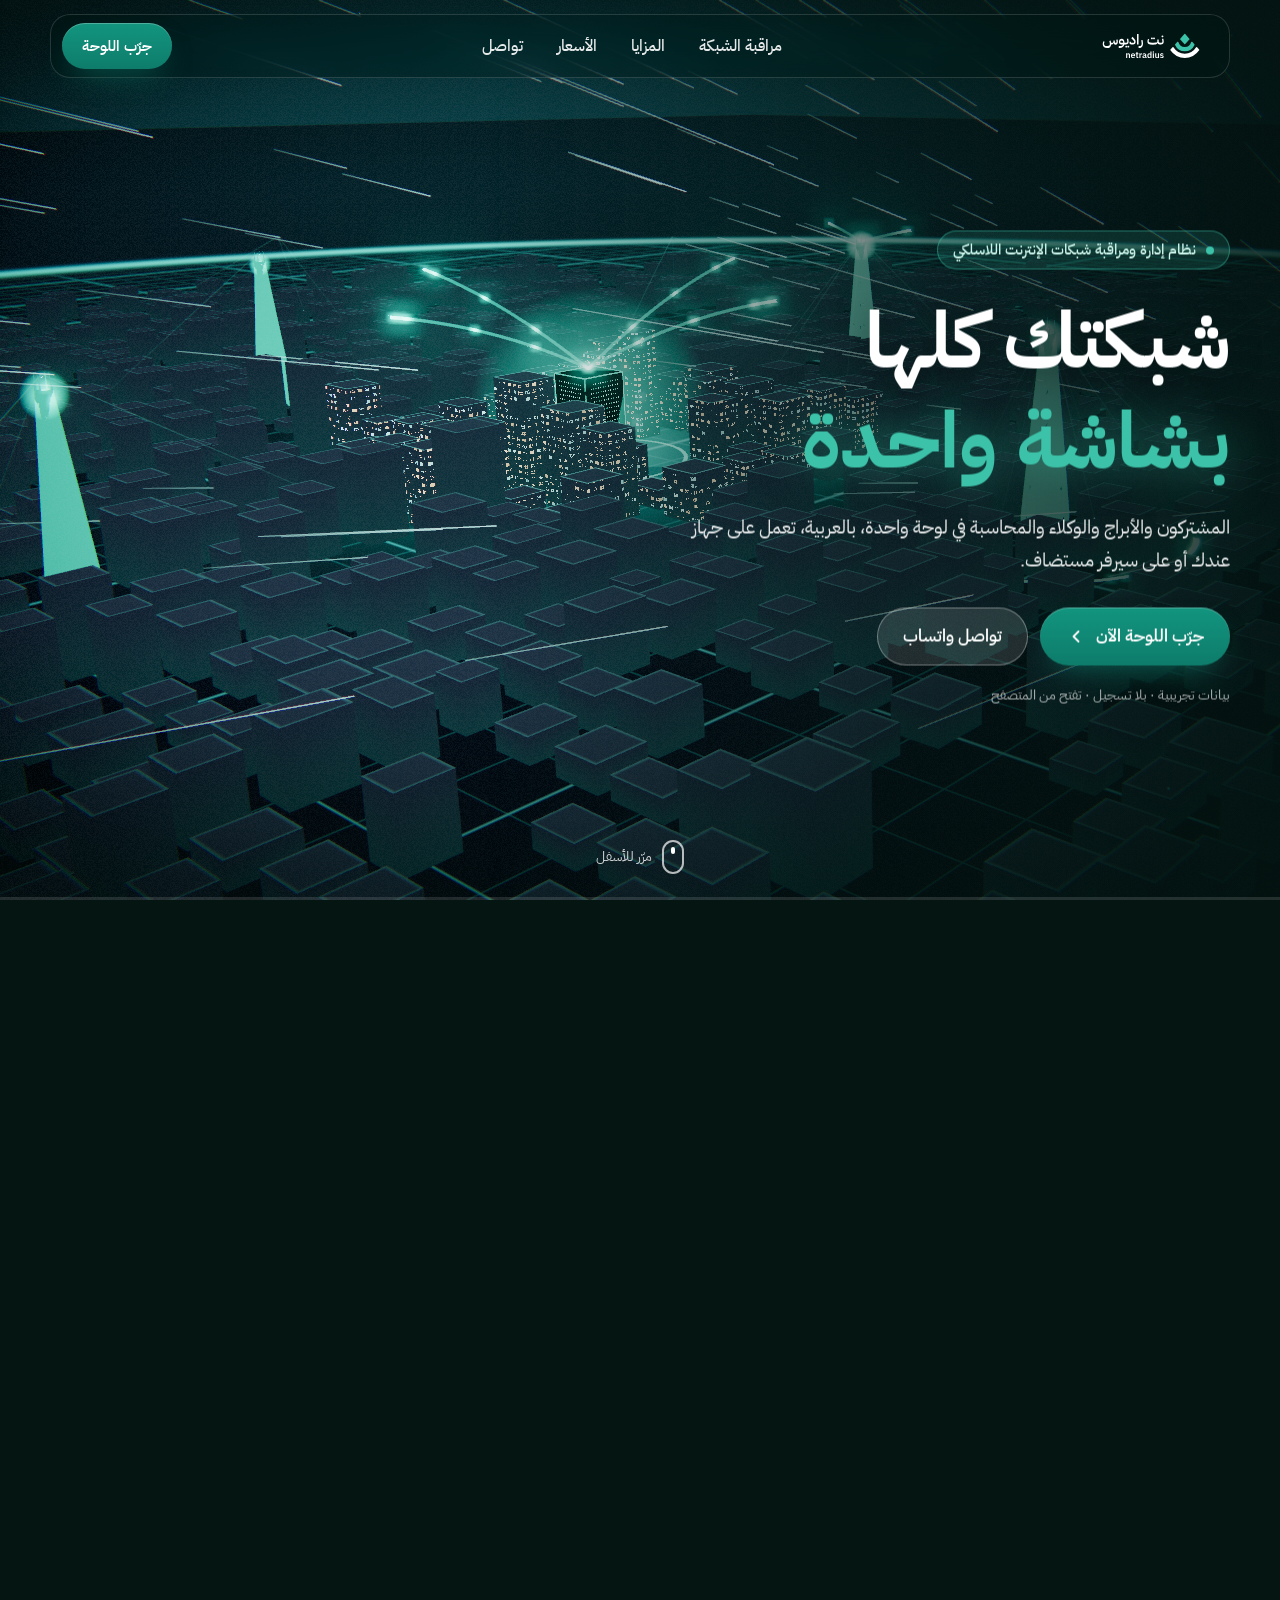
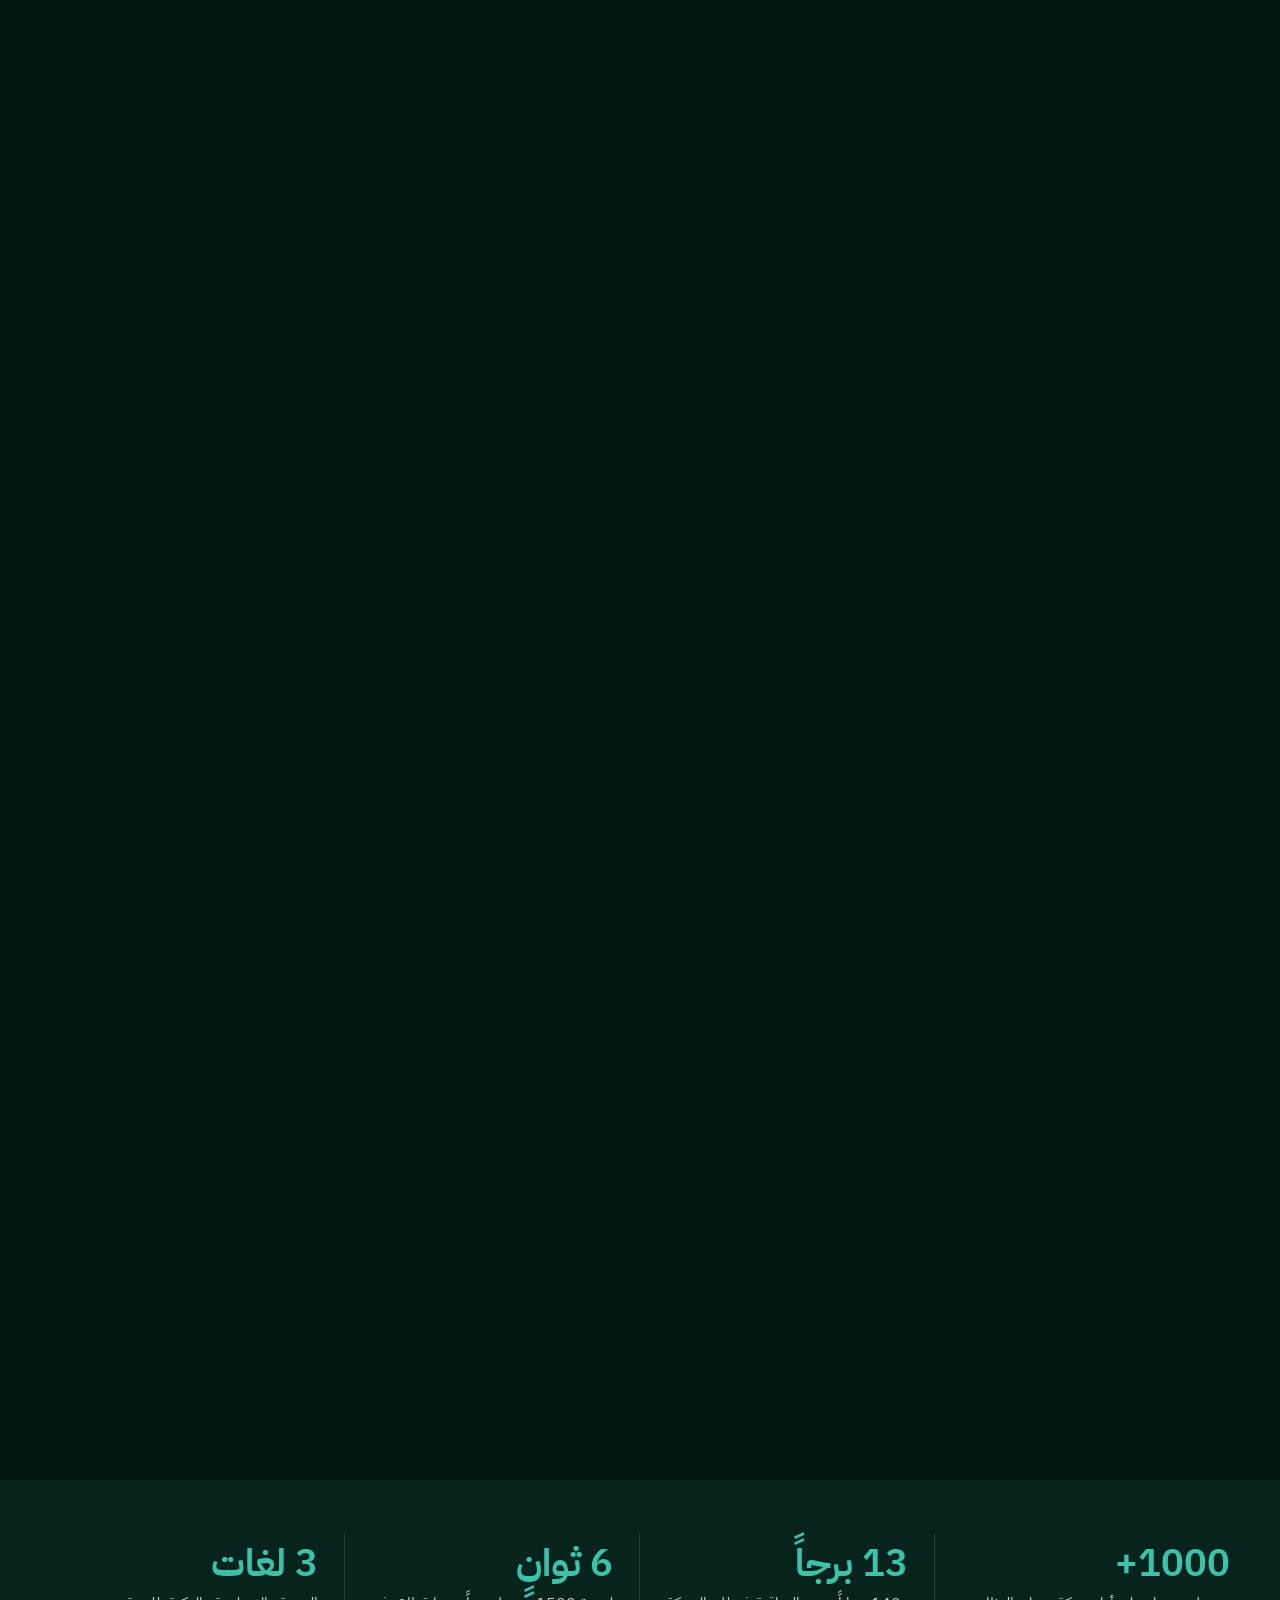
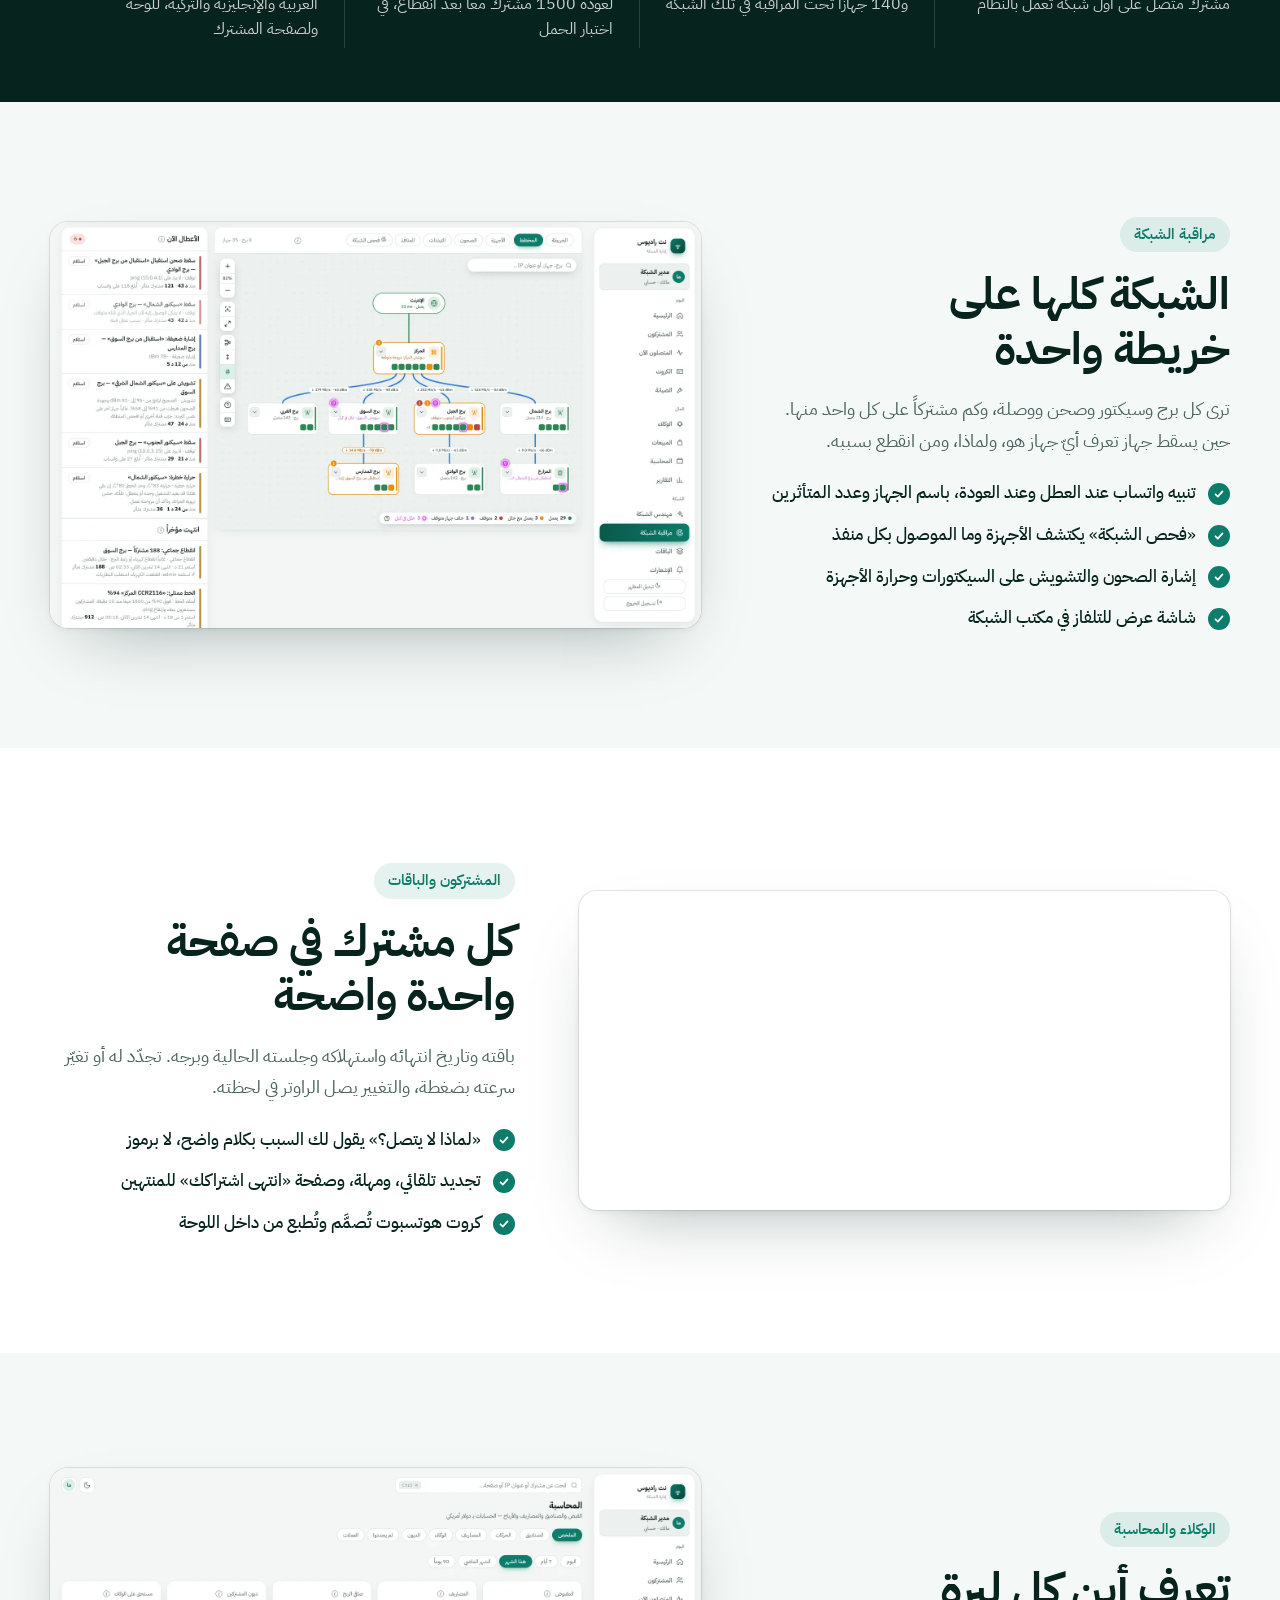
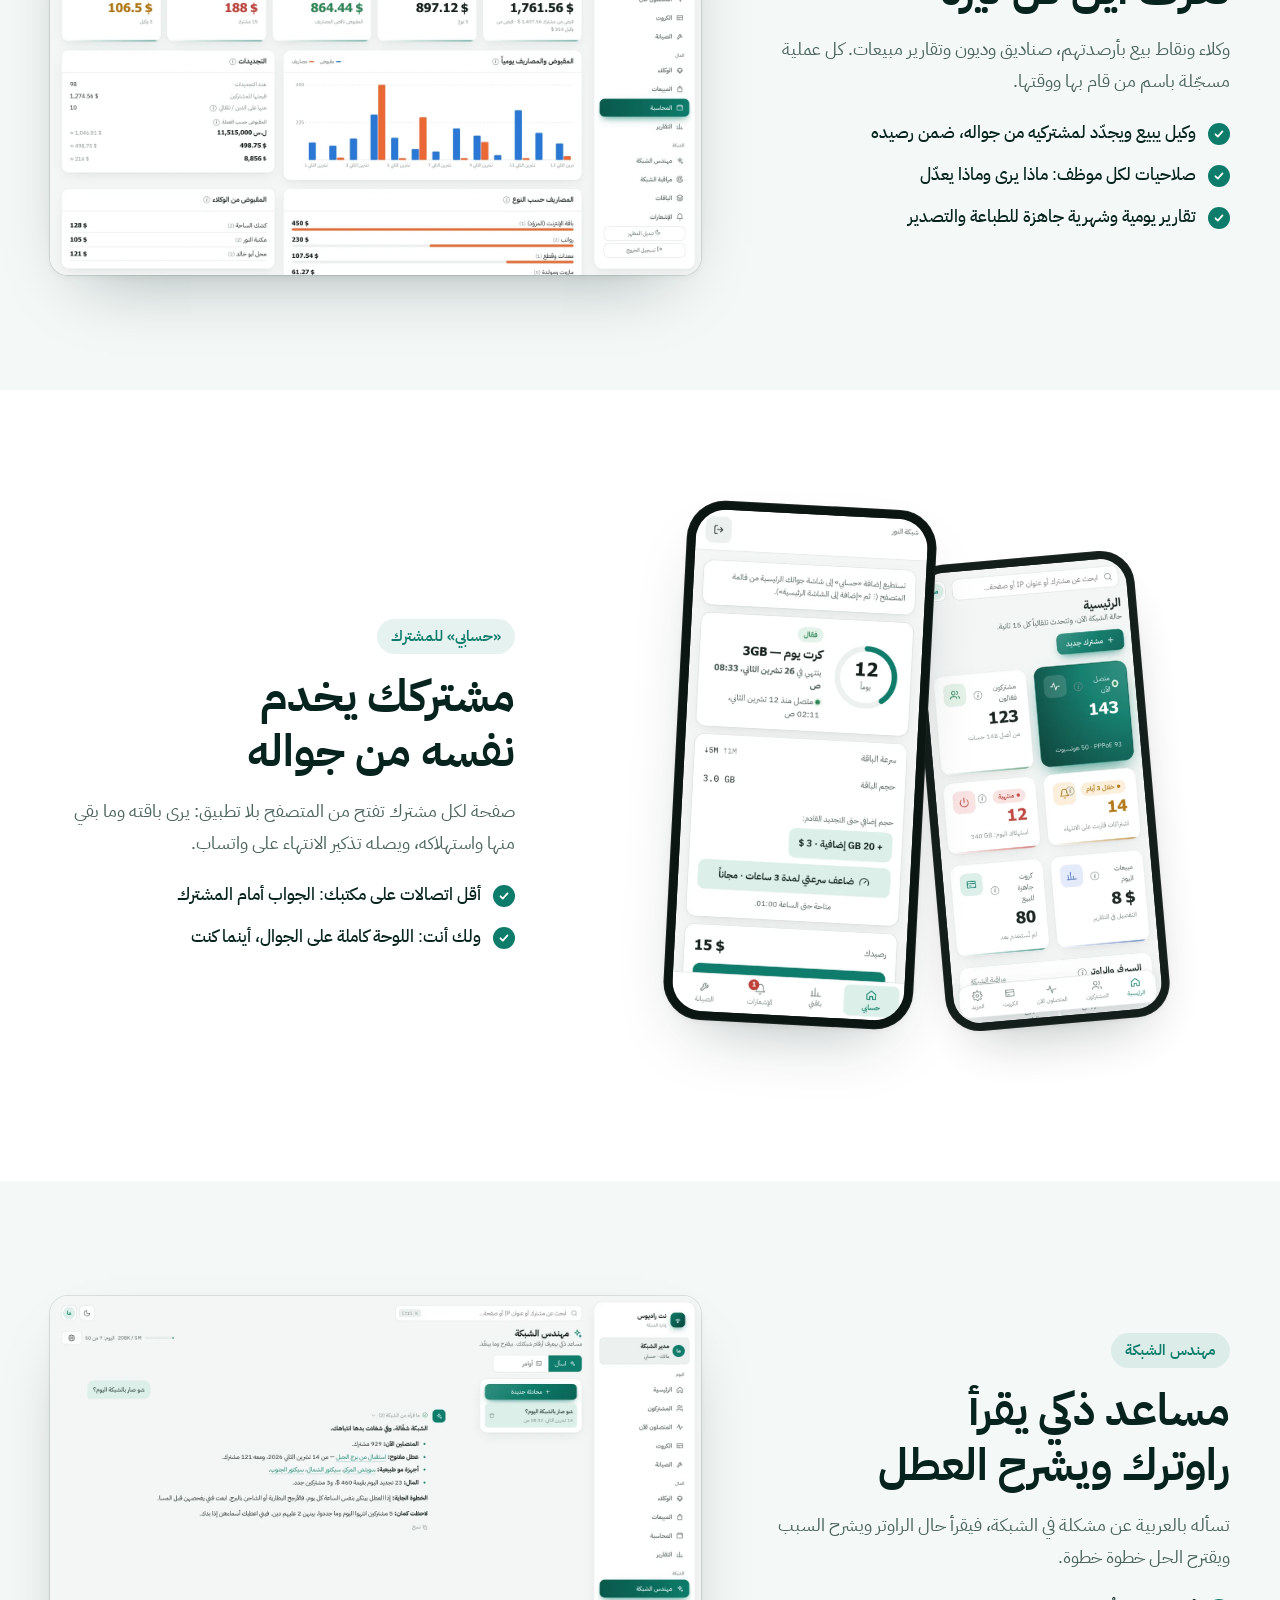
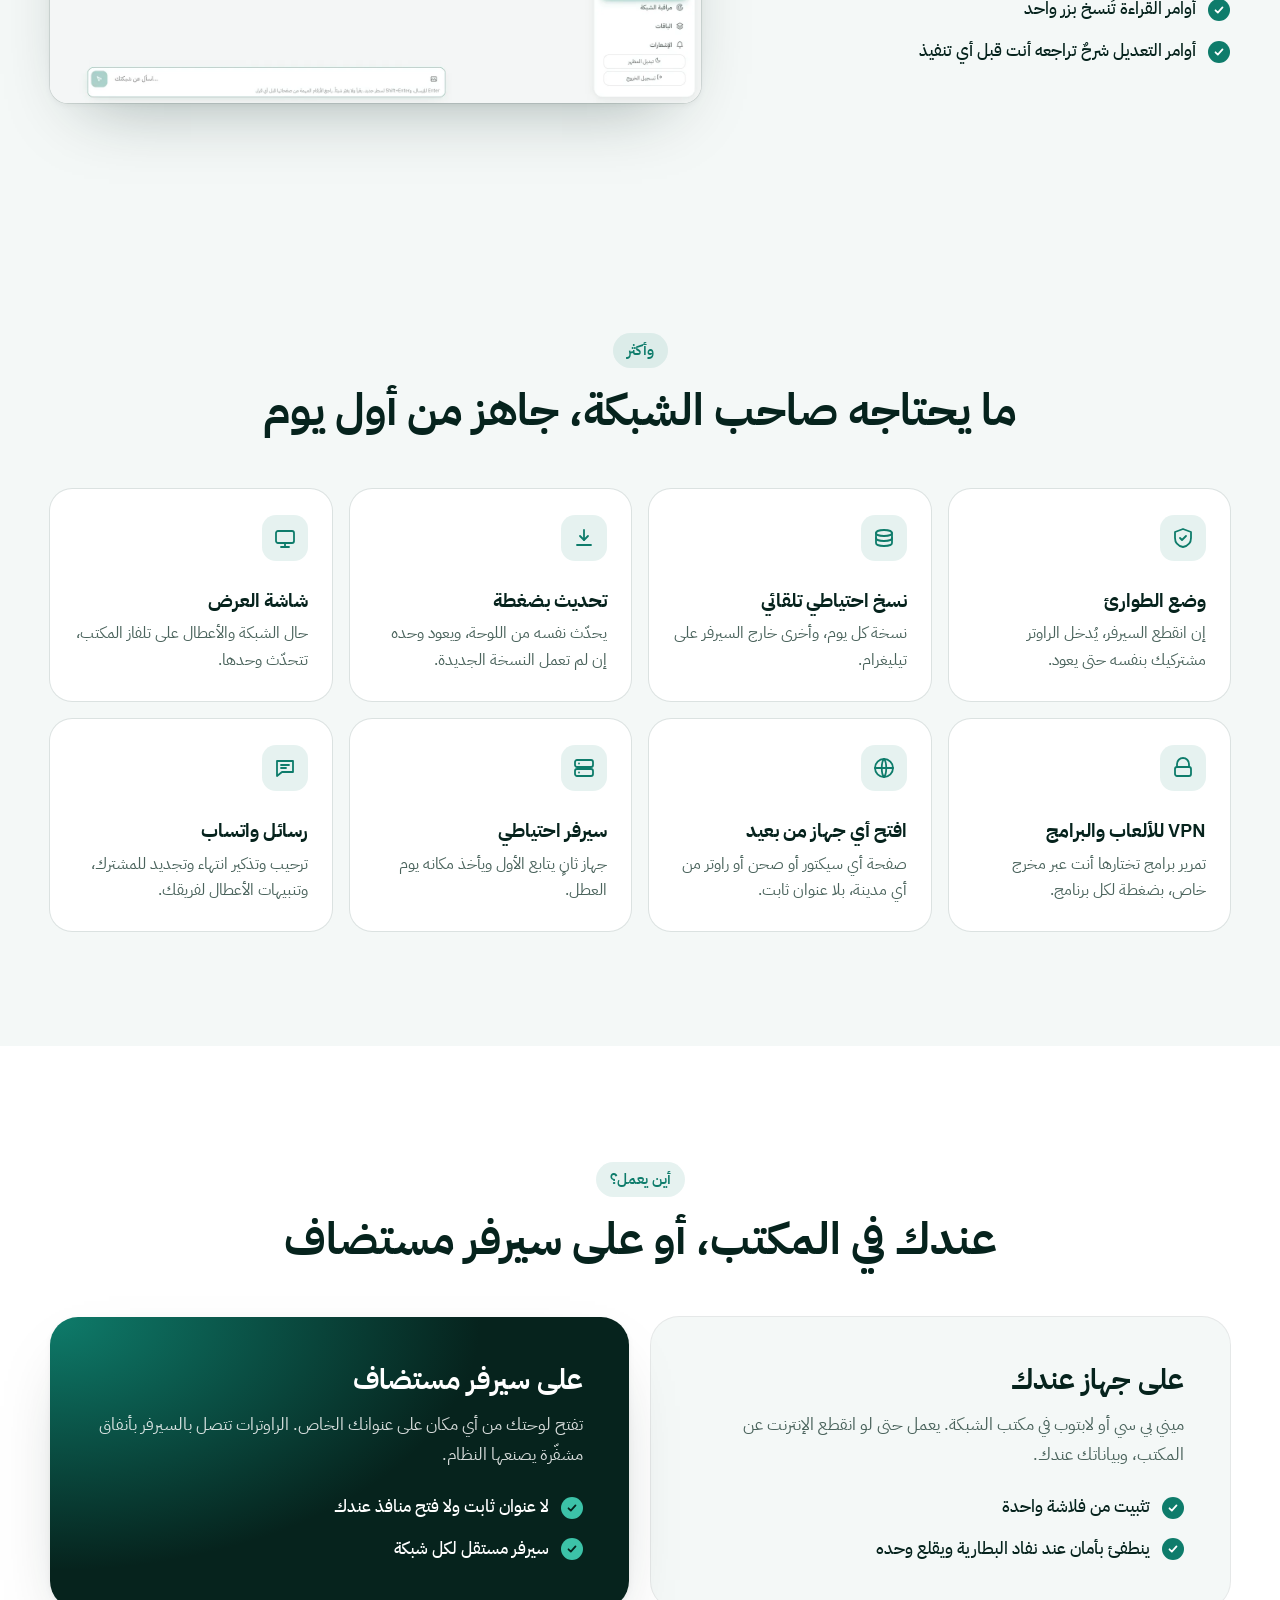
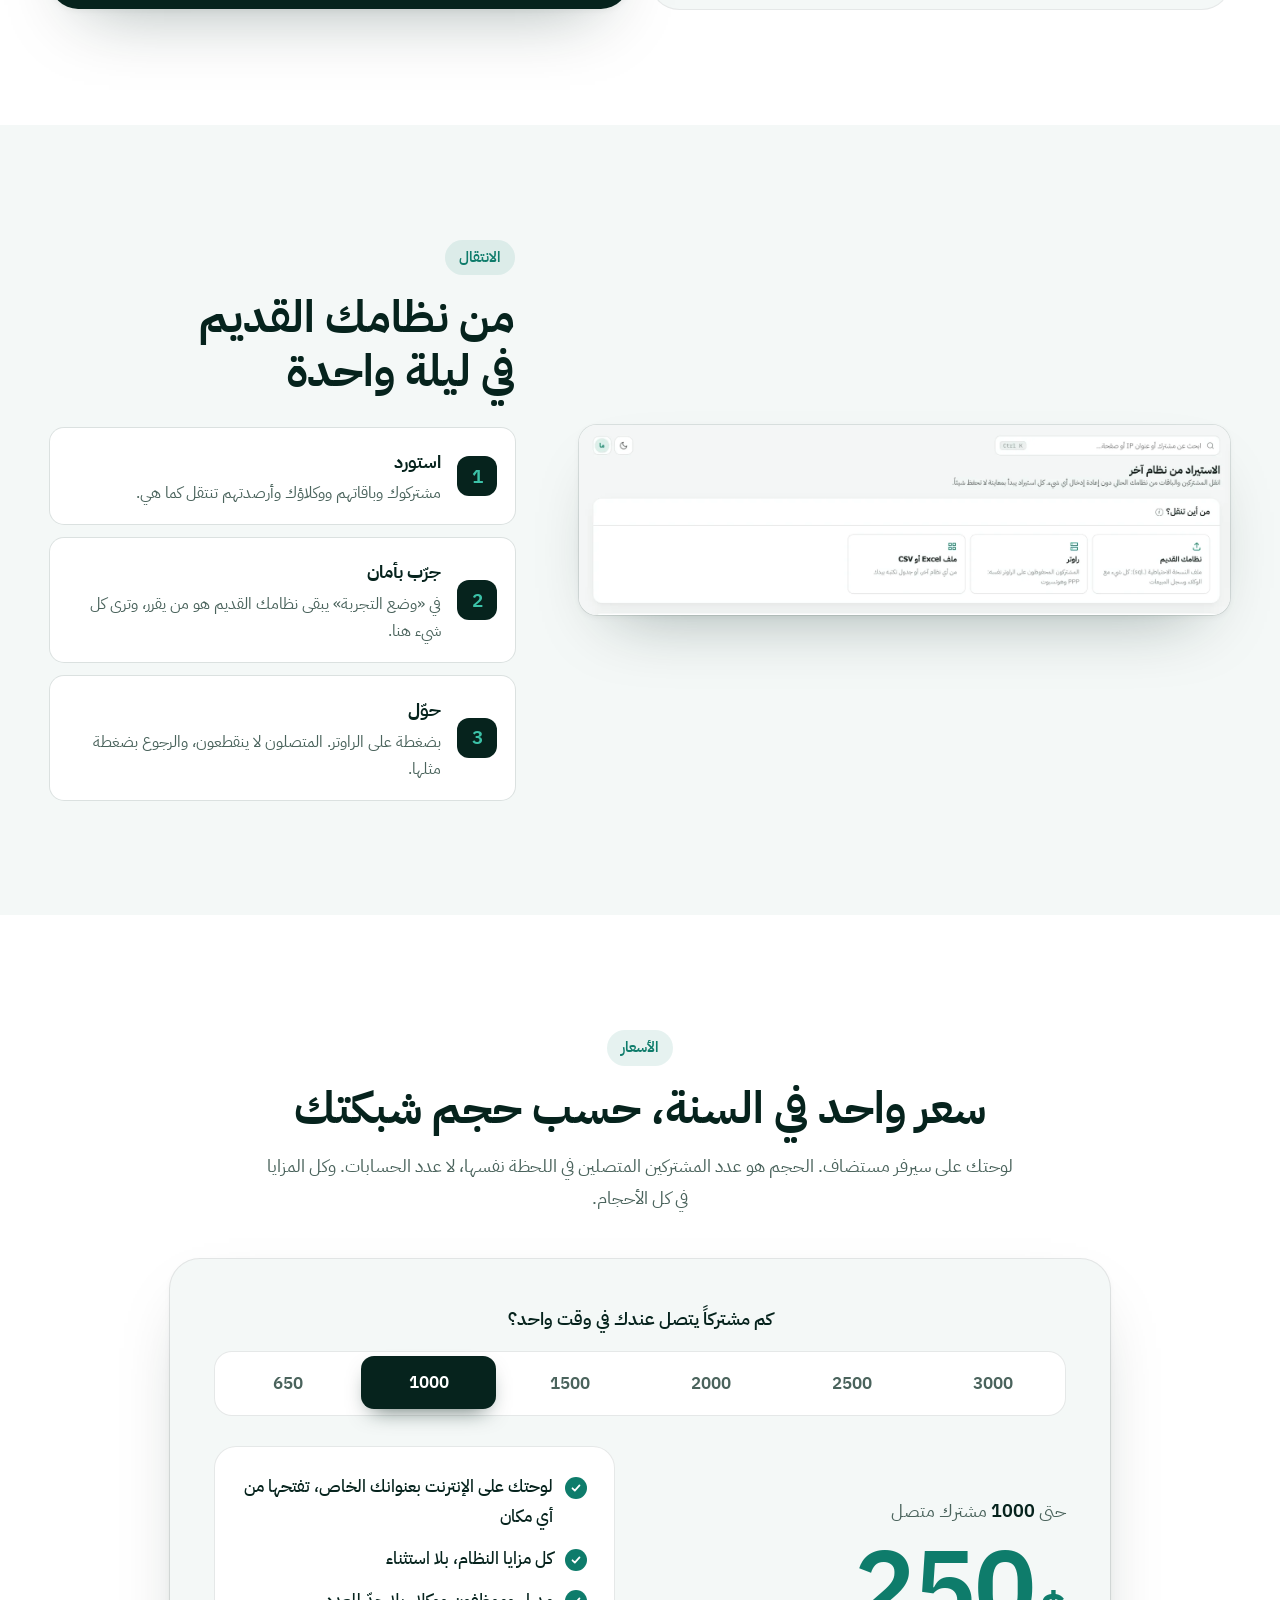
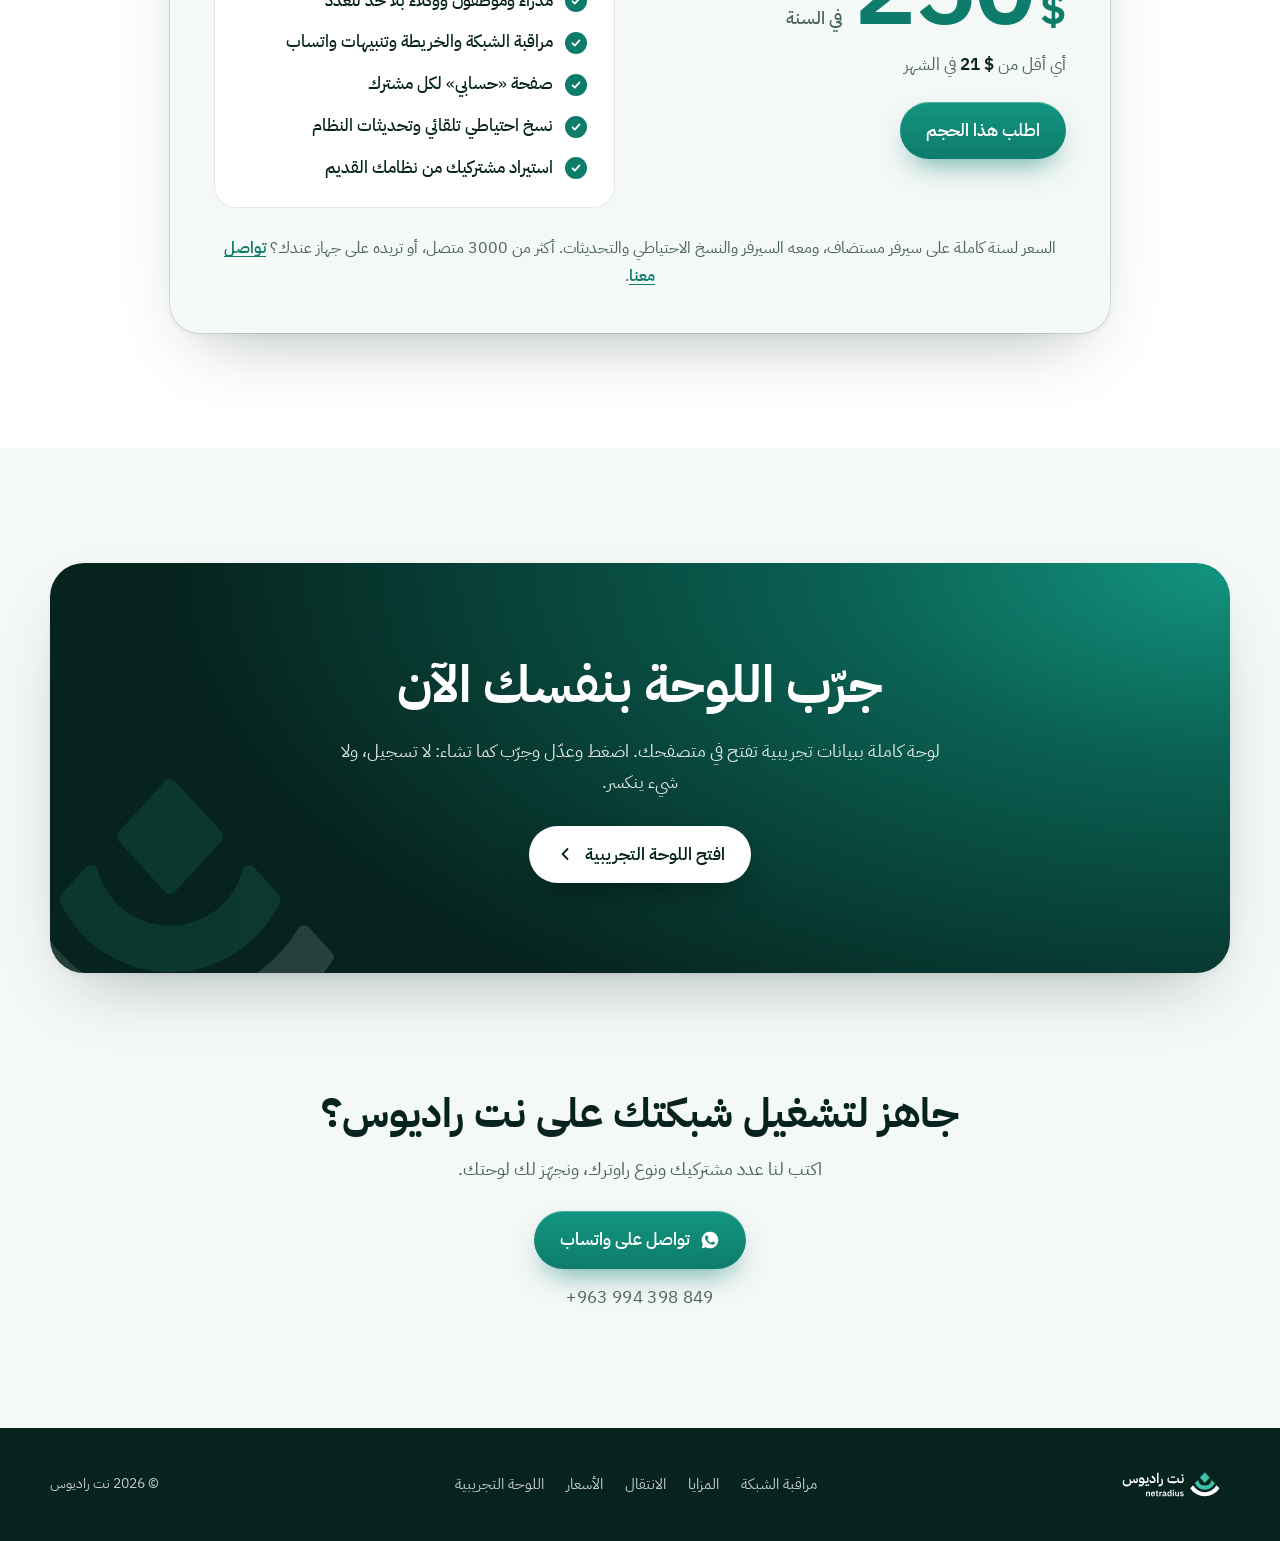
==== commit ed976a68: "الافتتاح صار ثري دي حي بدل الصور المتتالية: حاد على أي شاشة، وحجمه نحو 215 KB بدل 11 MB المشهد من عا" ====
--- a/index.html
+++ b/index.html
@@ -17,8 +17,8 @@
   <link rel="apple-touch-icon" href="assets/brand/apple-touch-icon.png">
   <link rel="preload" href="assets/fonts/IBMPlexSansArabic-700-44280.woff2" as="font" type="font/woff2" crossorigin>
   <link rel="preload" href="assets/fonts/IBMPlexSansArabic-400-42848.woff2" as="font" type="font/woff2" crossorigin>
-  <link rel="preload" href="assets/hero/poster-m.jpg" as="image" media="(max-width: 760px)">
-  <link rel="preload" href="assets/hero/poster.jpg" as="image" media="(min-width: 761px)">
+  <script type="importmap">{ "imports": { "three": "./assets/vendor/three.module.min.js", "three/addons/": "./assets/vendor/addons/" } }</script>
+  <link rel="modulepreload" href="assets/vendor/three.module.min.js">
   <link rel="stylesheet" href="css/style.css">
 </head>
 <body>
--- a/css/style.css
+++ b/css/style.css
@@ -32,6 +32,7 @@
 a { color: inherit; text-decoration: none; }
 h1, h2, h3, p { margin: 0; }
 h1, h2, h3 { line-height: 1.25; font-weight: 700; letter-spacing: 0; }
+main { overflow-x: clip; }   /* لا شيء يوسّع الصفحة أفقياً (clip لا يعطّل ثبات الافتتاح مع السكرول) */
 .wrap { width: min(1180px, 100% - 40px); margin-inline: auto; }
 .ltr { direction: ltr; unicode-bidi: isolate; display: inline-block; font-feature-settings: 'tnum'; }
 :focus-visible { outline: 3px solid var(--bright); outline-offset: 3px; border-radius: 8px; }
@@ -77,13 +78,15 @@
 .hero { position: relative; height: 520vh; background: var(--night); }
 .hero-sticky { position: sticky; top: 0; height: 100vh; height: 100svh; overflow: hidden; color: #fff; }
 .hero-poster, .hero-canvas, .hero-scrim, .hero-side, .hero-dim { position: absolute; inset: 0; width: 100%; height: 100%; }
-.hero-poster { background: #8a8672 url('../assets/hero/poster.jpg') center / cover no-repeat; }
-.hero-canvas { display: block; }
+/* قبل أن يبدأ المشهد الحي (أو إن لم يدعمه الجهاز): ليل هادئ بلون الهوية */
+.hero-poster { background: radial-gradient(90% 70% at 32% 62%, #0c4038 0%, #072620 38%, #041512 78%); }
+.hero-canvas { display: block; opacity: 0; transition: opacity 1.1s ease; }
+.hero-canvas.on { opacity: 1; }
 /* ثابت: أعلى الصفحة للشريط، وأسفلها. الجانب يخفّ بعد العنوان لتظهر المدينة، والتعتيم يأتي مع النافذة */
 .hero-scrim { background:
   linear-gradient(to bottom, rgba(4, 21, 18, .5) 0%, rgba(4, 21, 18, 0) 20%),
   linear-gradient(to top, rgba(4, 21, 18, .42) 0%, rgba(4, 21, 18, 0) 26%); }
-.hero-side { background: linear-gradient(to left, rgba(4, 21, 18, .88) 0%, rgba(4, 21, 18, .64) 30%, rgba(4, 21, 18, 0) 66%); will-change: opacity; }
+.hero-side { background: linear-gradient(to left, rgba(4, 21, 18, .82) 0%, rgba(4, 21, 18, .5) 32%, rgba(4, 21, 18, 0) 62%); will-change: opacity; }
 .hero-dim { background: rgba(4, 21, 18, .5); opacity: 0; will-change: opacity; }
 
 .stage { position: absolute; will-change: opacity, transform; opacity: 0; visibility: hidden; }
@@ -252,7 +255,6 @@
   .nav.open .nav-links { opacity: 1; visibility: visible; transform: none; }
   .nav-links a, .nav.light .nav-links a { color: var(--ink); padding: 13px 14px; font-size: 16.5px; }
   .hero { height: 440vh; }
-  .hero-poster { background-image: url('../assets/hero/poster-m.jpg'); }
   .hero-side { background: linear-gradient(to top, rgba(4, 21, 18, .95) 0%, rgba(4, 21, 18, .8) 36%, rgba(4, 21, 18, 0) 70%); }
   .stage-a { top: auto; bottom: 84px; transform: translateY(calc(-1 * var(--shift, 0px))); inset-inline-start: 20px; }
   .stage-a h1 { font-size: clamp(38px, 12vw, 56px); margin-top: 16px; }
@@ -266,9 +268,12 @@
   .card { padding: 20px 16px; }
   .host-grid { grid-template-columns: 1fr; }
   .stat { padding: 4px 16px; }
-  .phones { height: 470px; }
-  .phone { width: 210px; transform: translateX(72%) rotate(3deg); }
-  .phone.back { transform: translateX(-22%) rotate(-5deg) scale(.9); }
+  /* الجوال: الهاتفان جنباً إلى جنب داخل الشاشة، لا يخرج شيء عن حافتها */
+  .phones { height: auto; display: flex; justify-content: center; align-items: flex-start; padding: 10px 0 20px; }
+  .phone, .phone.back { position: relative; top: auto; inset-inline-start: auto; width: 47%; max-width: 210px; border-radius: 30px; padding: 7px; }
+  .phone img { border-radius: 24px; }
+  .phone { transform: translateX(-3%) rotate(3deg); }
+  .phone.back { transform: translateX(3%) rotate(-4deg) scale(.94); margin-top: 28px; }
   .footer-row { flex-direction: column; text-align: center; }
   .footer nav { justify-content: center; }
 }
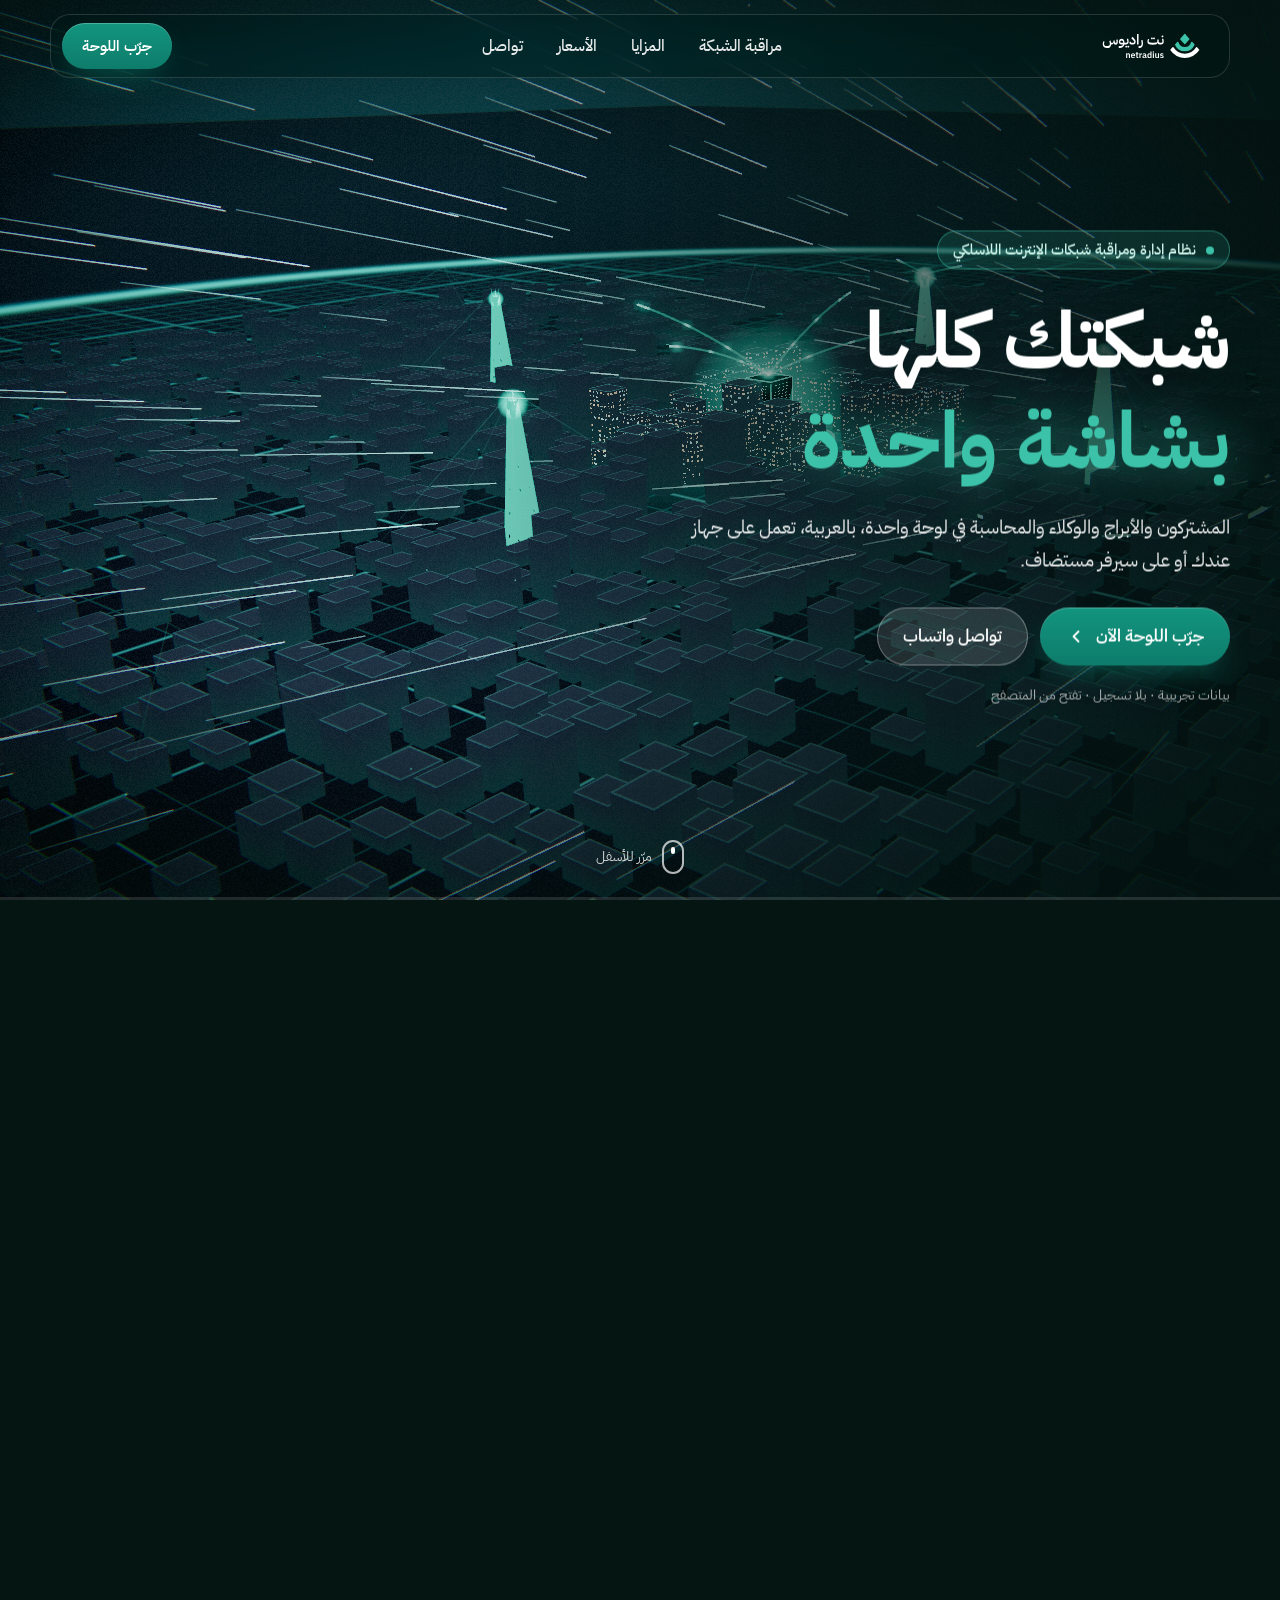
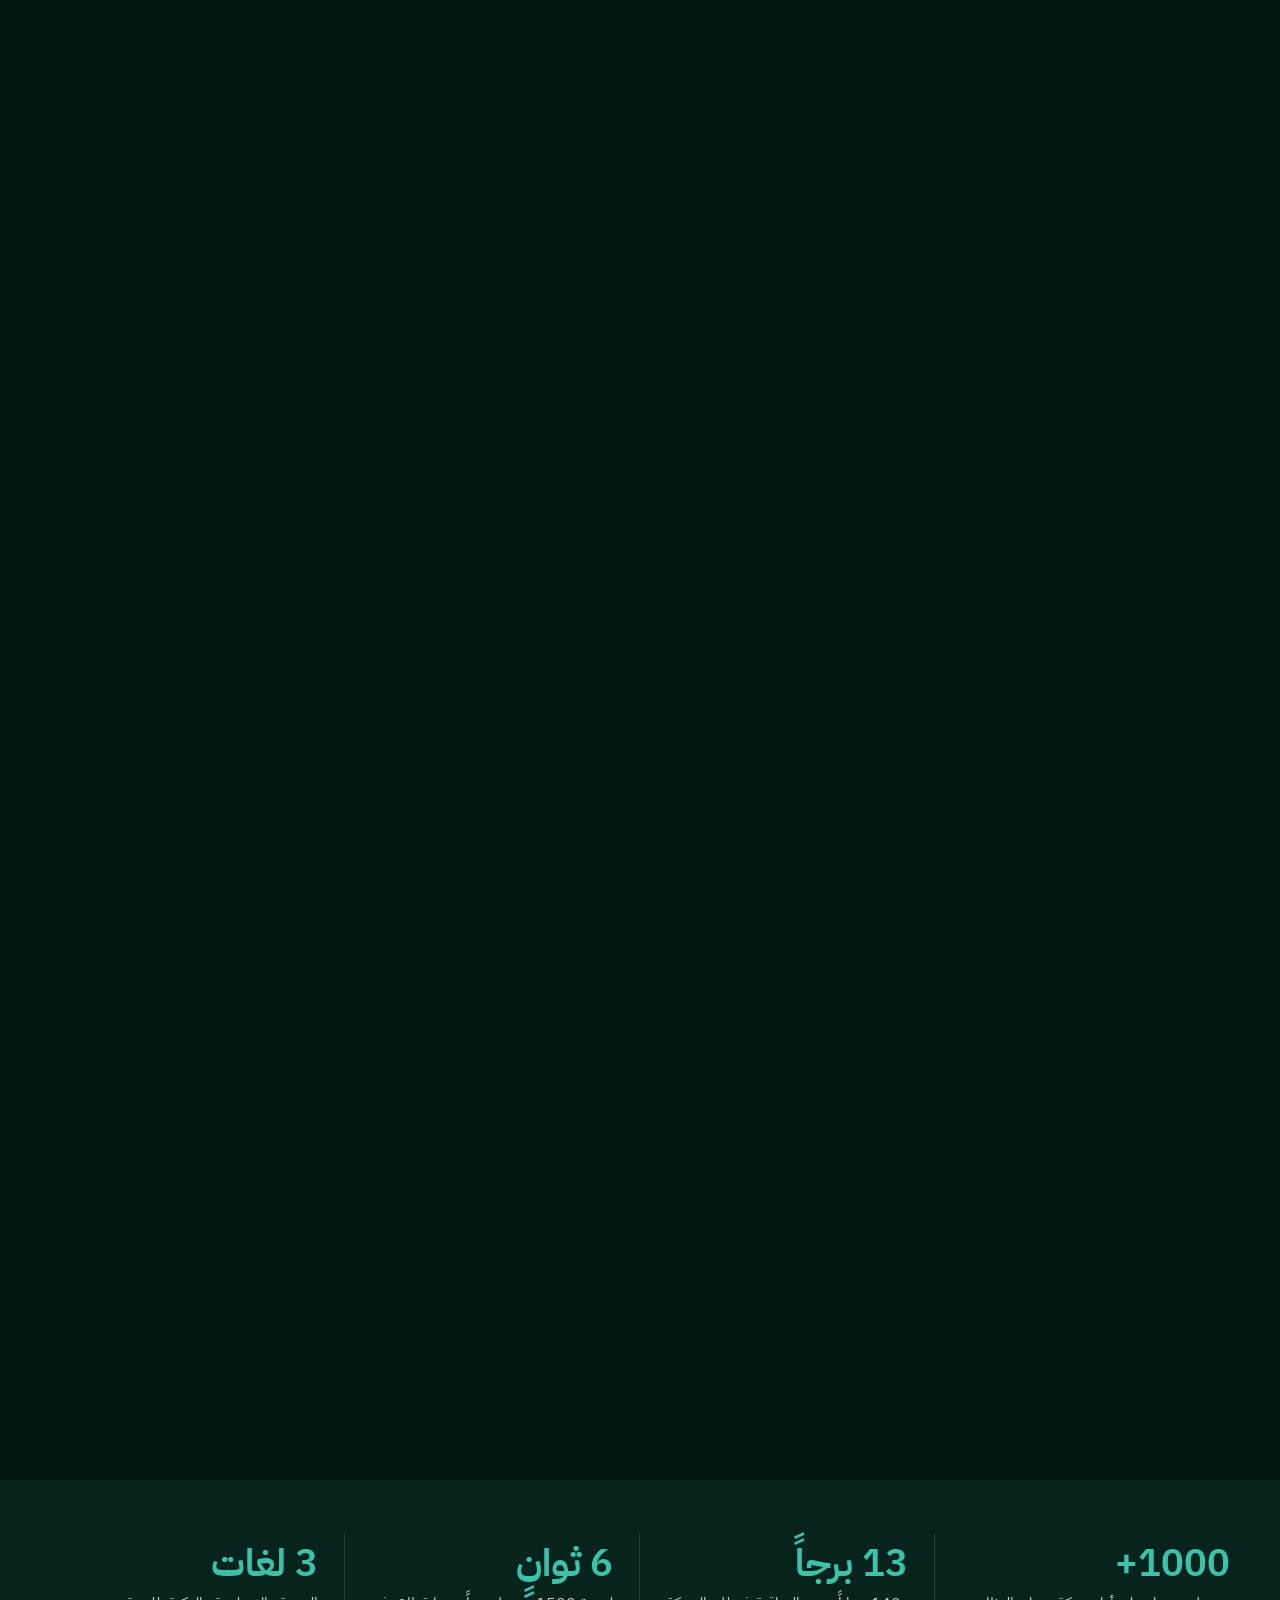
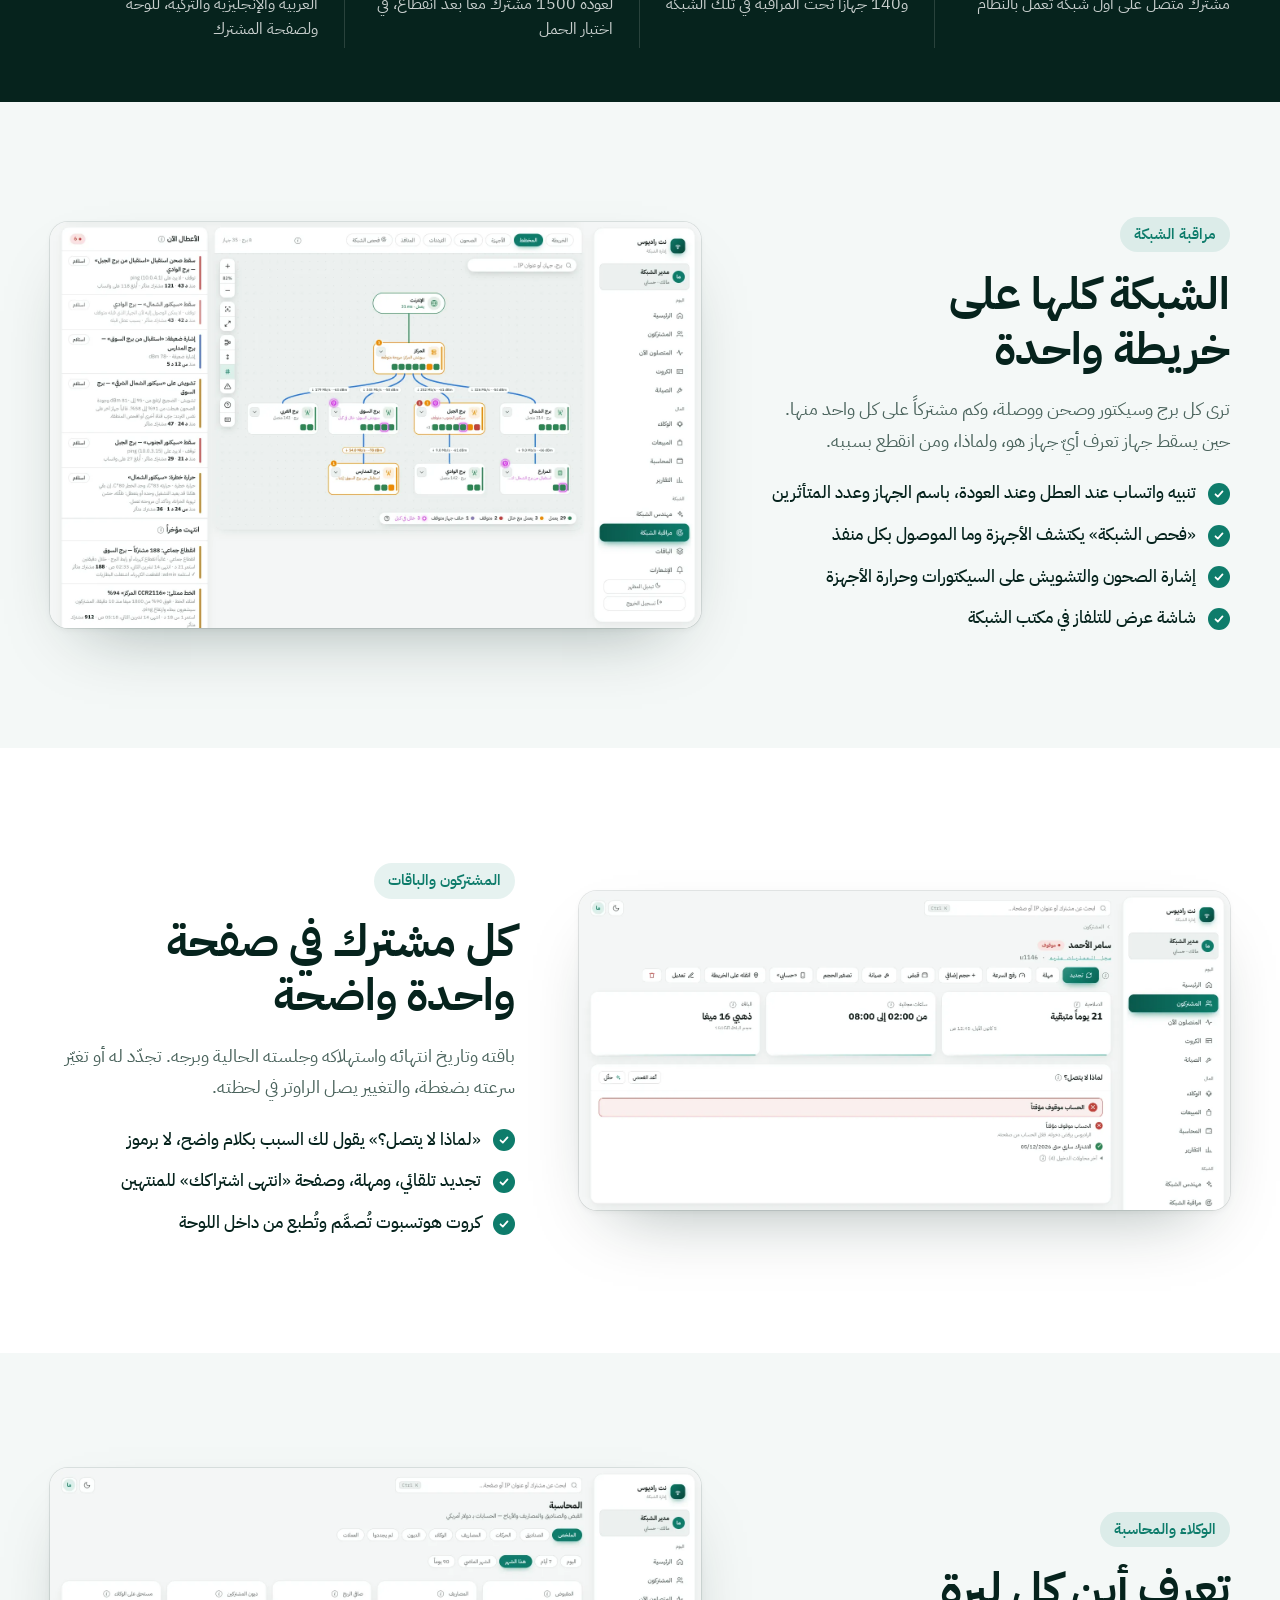
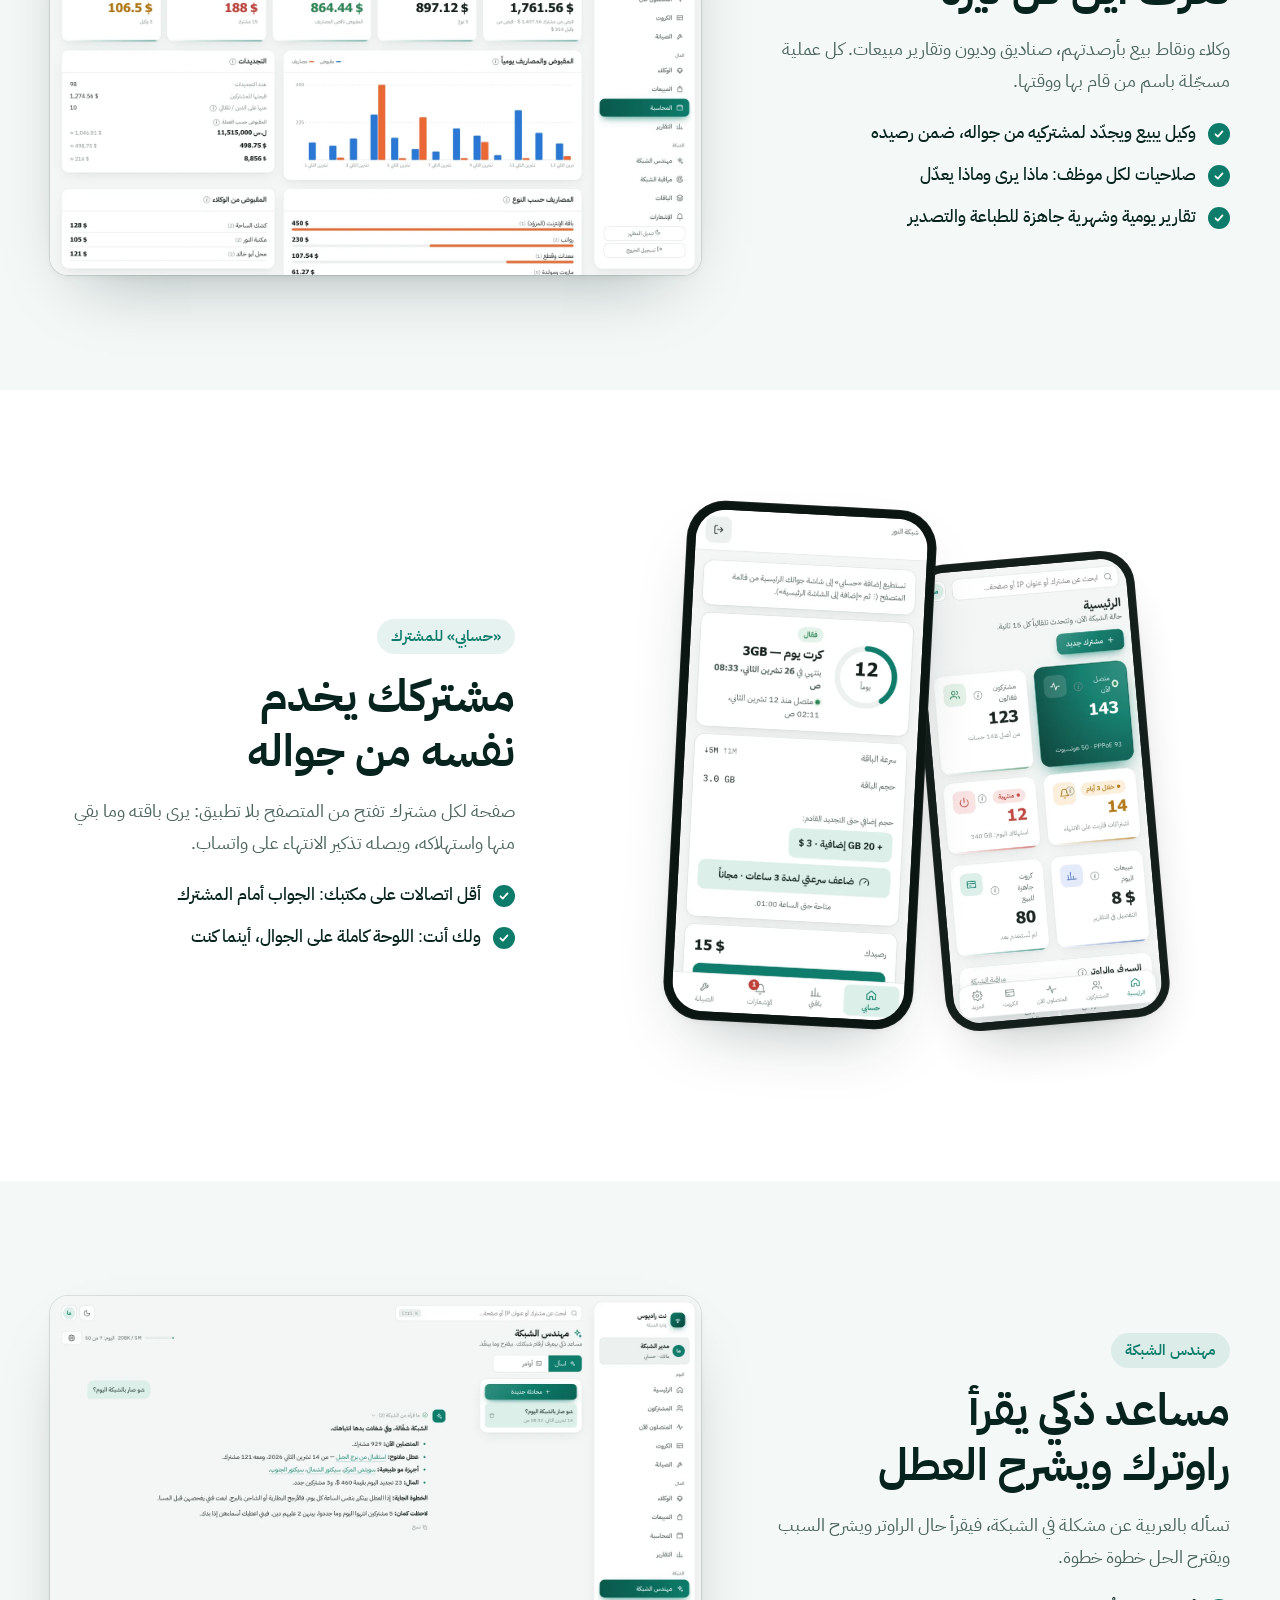
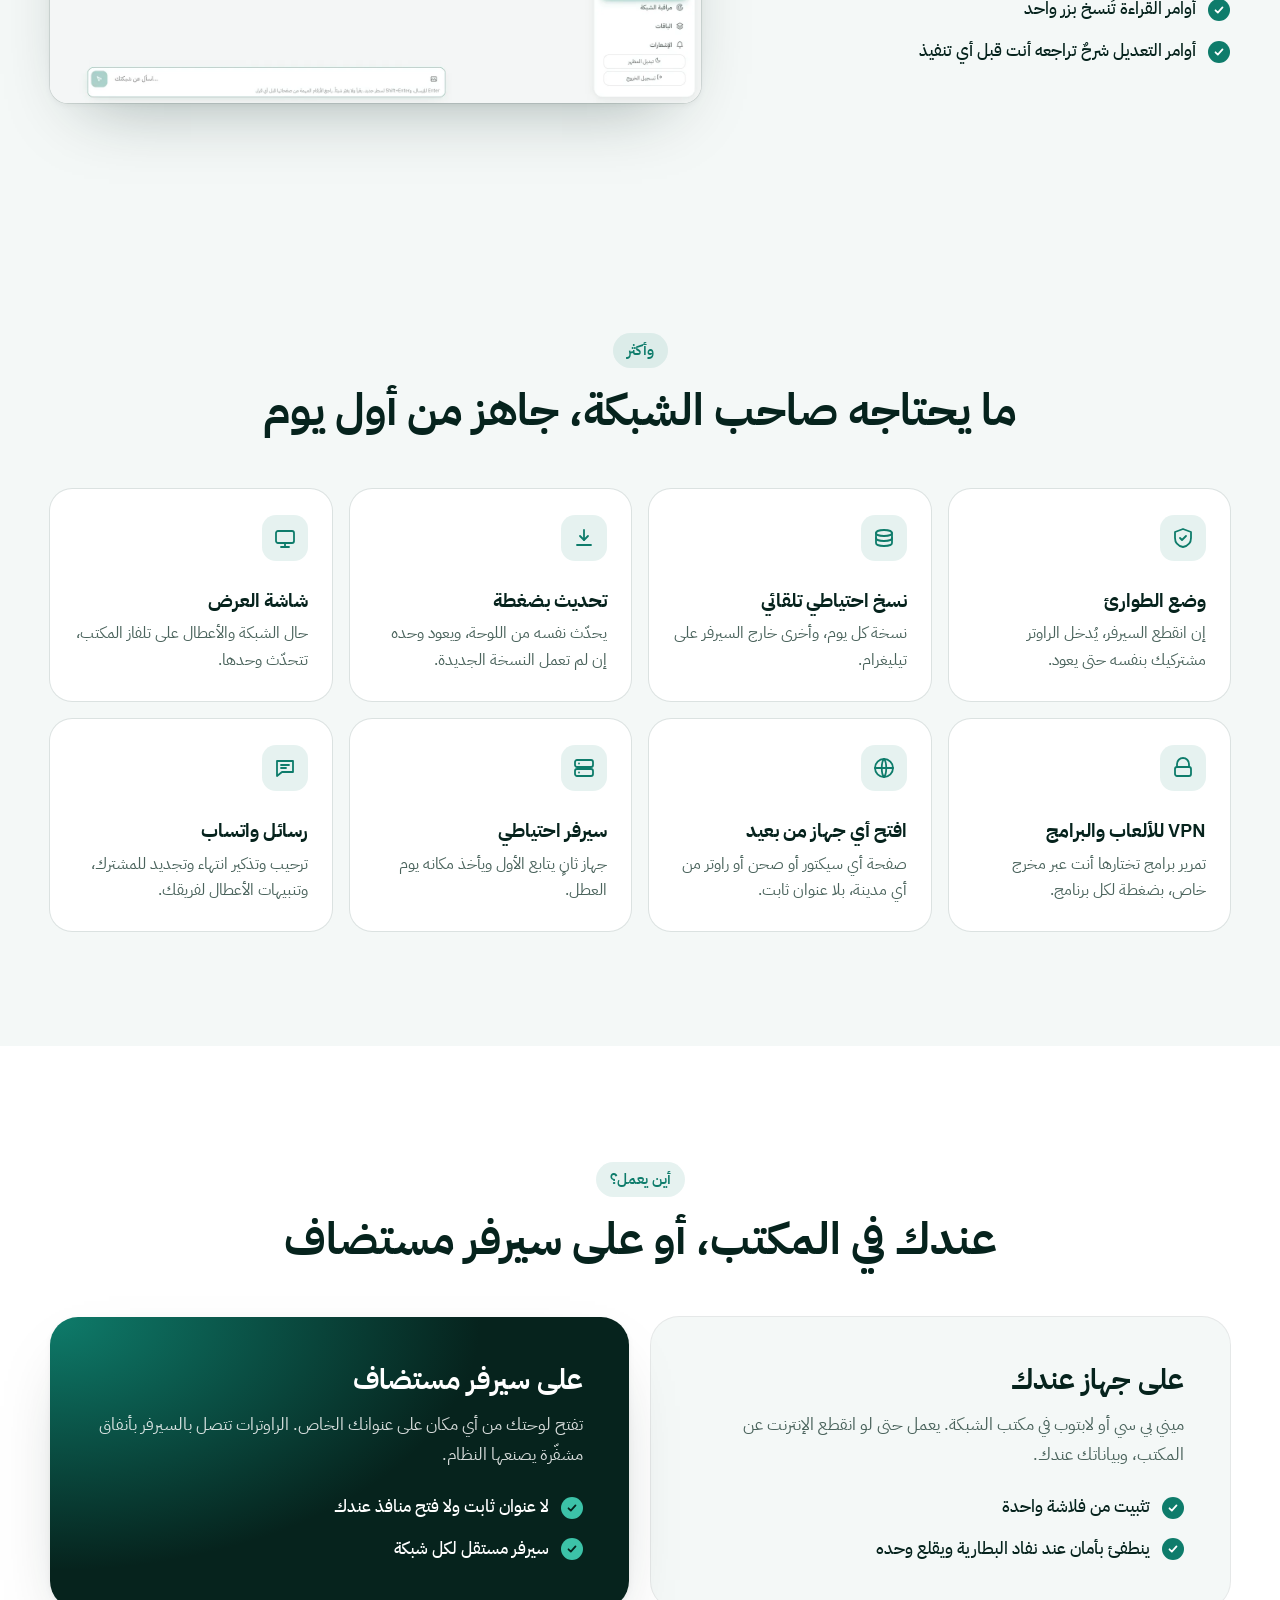
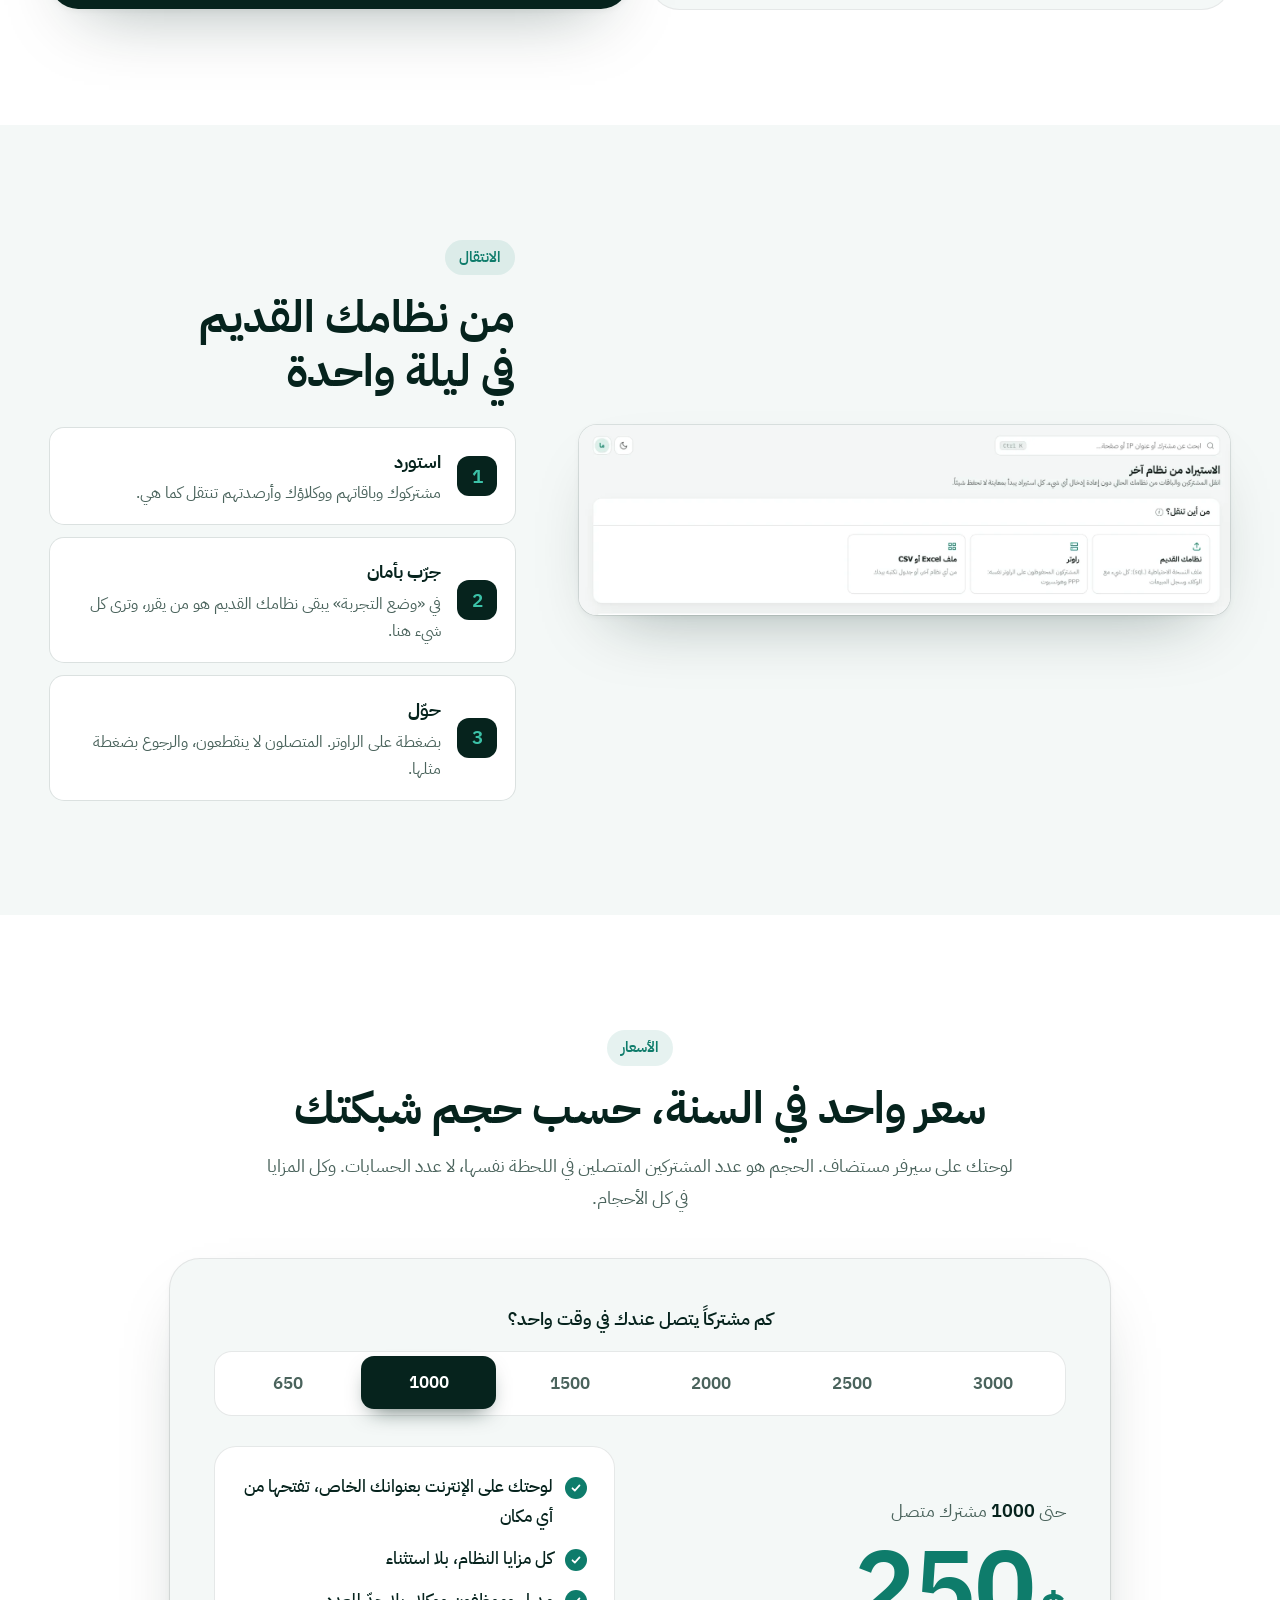
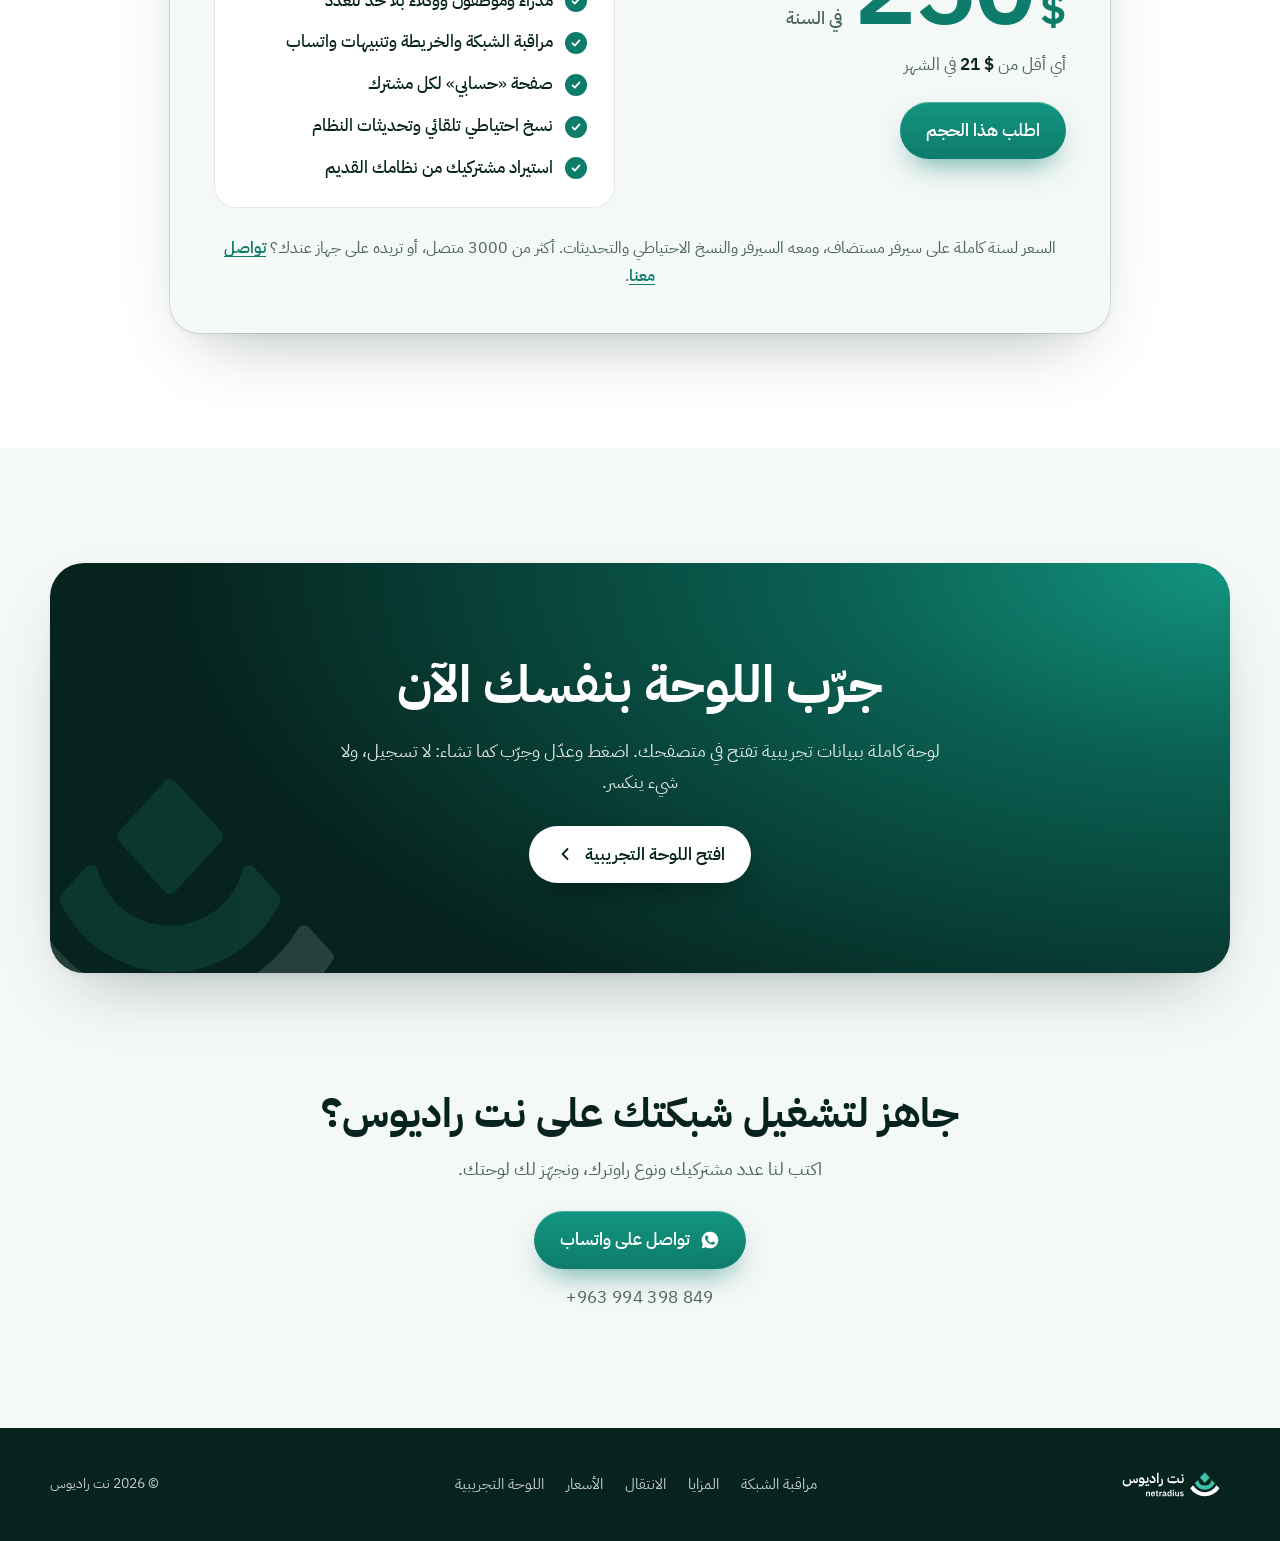
==== commit be08db3c: "الجوال: السكرول يقف عند كل عبارة في الافتتاح، لا قبلها ولا بعدها نقاط وقوف (scroll-snap) عند العبارا" ====
--- a/index.html
+++ b/index.html
@@ -89,6 +89,8 @@
       <div class="hero-progress" aria-hidden="true"><i id="heroBar"></i></div>
       <div class="scroll-hint" id="scrollHint" aria-hidden="true"><span></span>مرّر للأسفل</div>
     </div>
+    <!-- نقاط الوقوف: عند كل عبارة يقف السكرول على الجوال (‎--p = موضع العبارة في الافتتاح) -->
+    <i class="snap" style="--p:0"></i><i class="snap" style="--p:.325"></i><i class="snap" style="--p:.595"></i><i class="snap" style="--p:.97"></i>
   </section>
 
   <!-- ============ أرقام ============ -->
--- a/css/style.css
+++ b/css/style.css
@@ -122,6 +122,12 @@
 .scroll-hint span { width: 22px; height: 34px; border-radius: 12px; box-shadow: inset 0 0 0 2px rgba(255, 255, 255, .7); position: relative; }
 .scroll-hint span::after { content: ''; position: absolute; top: 7px; left: 50%; width: 4px; height: 7px; margin-left: -2px; border-radius: 2px; background: #fff; animation: wheel 1.6s infinite; }
 @keyframes wheel { 0% { transform: translateY(0); opacity: 1; } 80%, 100% { transform: translateY(10px); opacity: 0; } }
+
+/* الوقوف عند كل عبارة (يُفعَّل من main.js على شاشات اللمس ما دام الافتتاح على الشاشة؛ بعده السكرول حرّ) */
+.hero .snap { position: absolute; inset-inline-start: 0; top: calc((100% - 100vh) * var(--p)); width: 1px; height: 1px; pointer-events: none; scroll-snap-align: start; scroll-snap-stop: always; }
+@supports (height: 100dvh) { .hero .snap { top: calc((100% - 100dvh) * var(--p)); } }
+html.hero-snap { scroll-snap-type: y mandatory; }
+html.hero-snap .stats { scroll-snap-align: start; }
 
 /* ---------- الأرقام ---------- */
 .stats { background: var(--ink); color: #fff; padding: 54px 0; position: relative; }
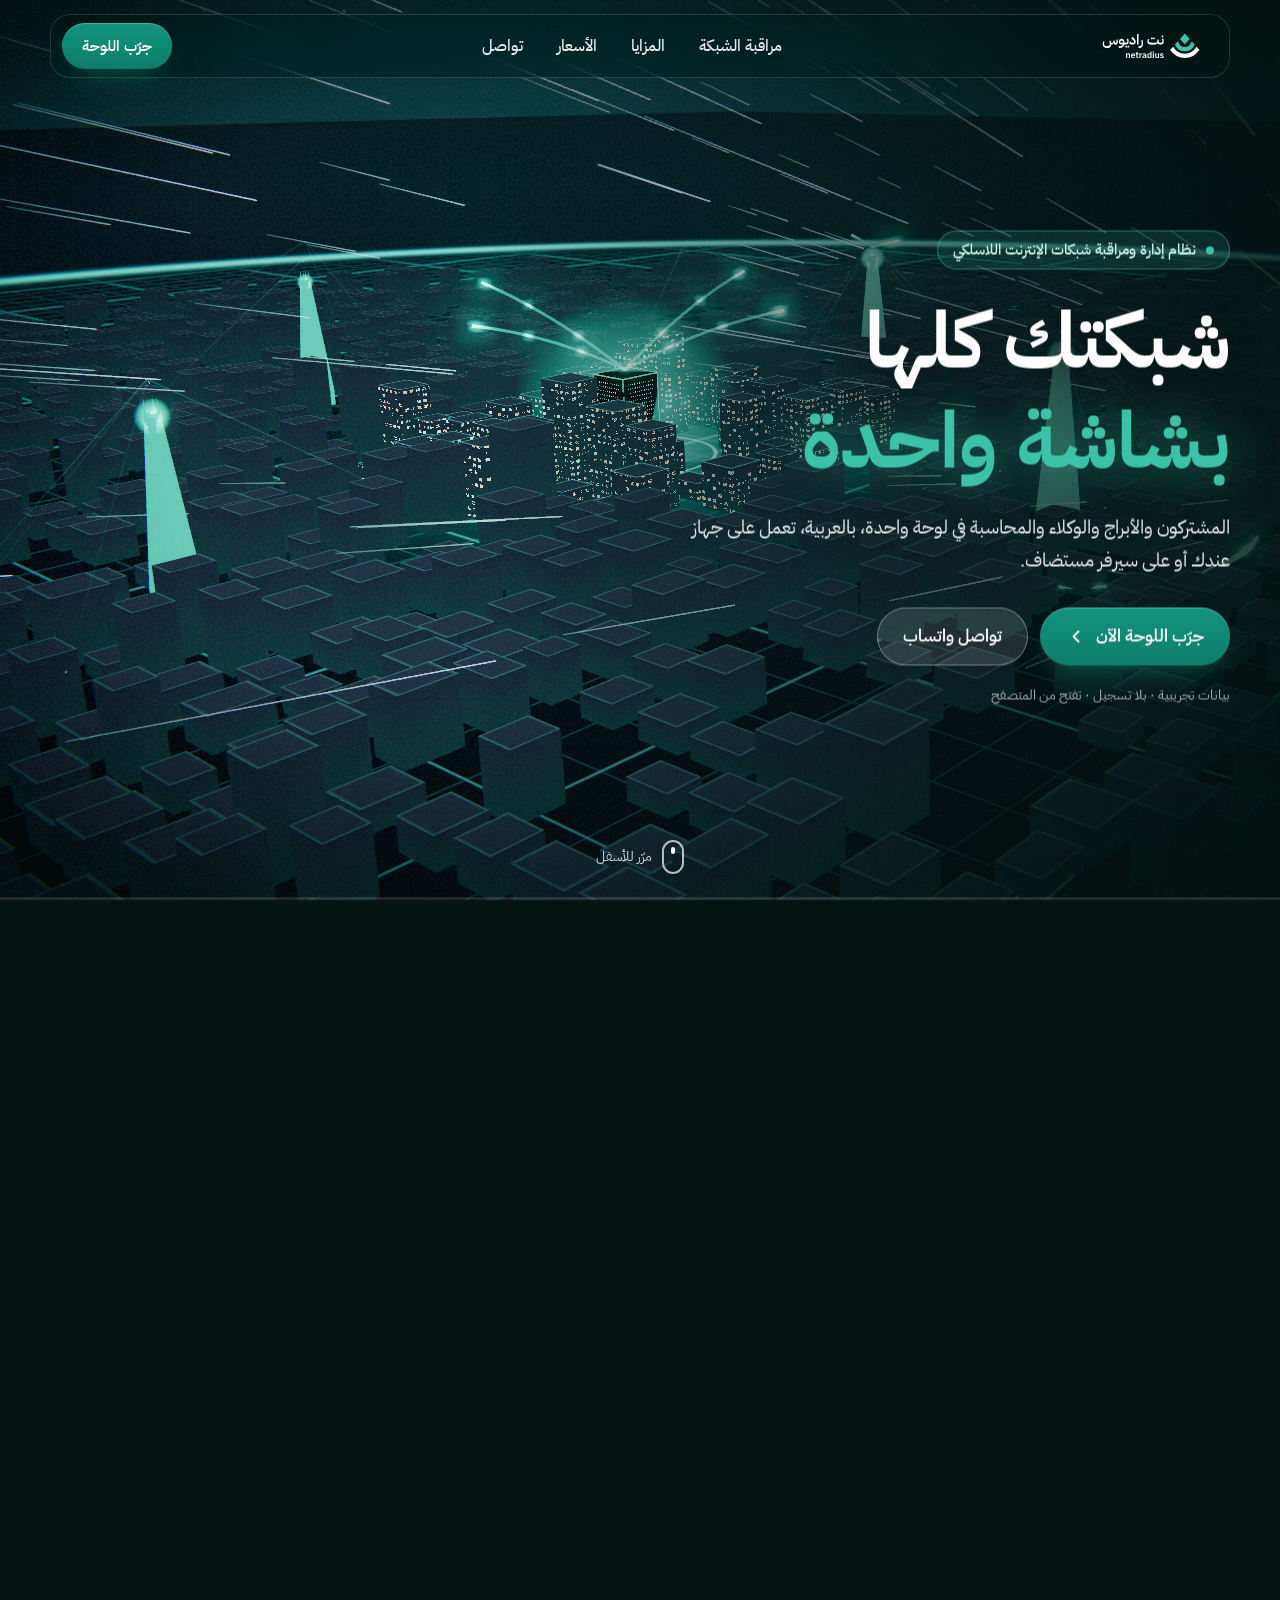
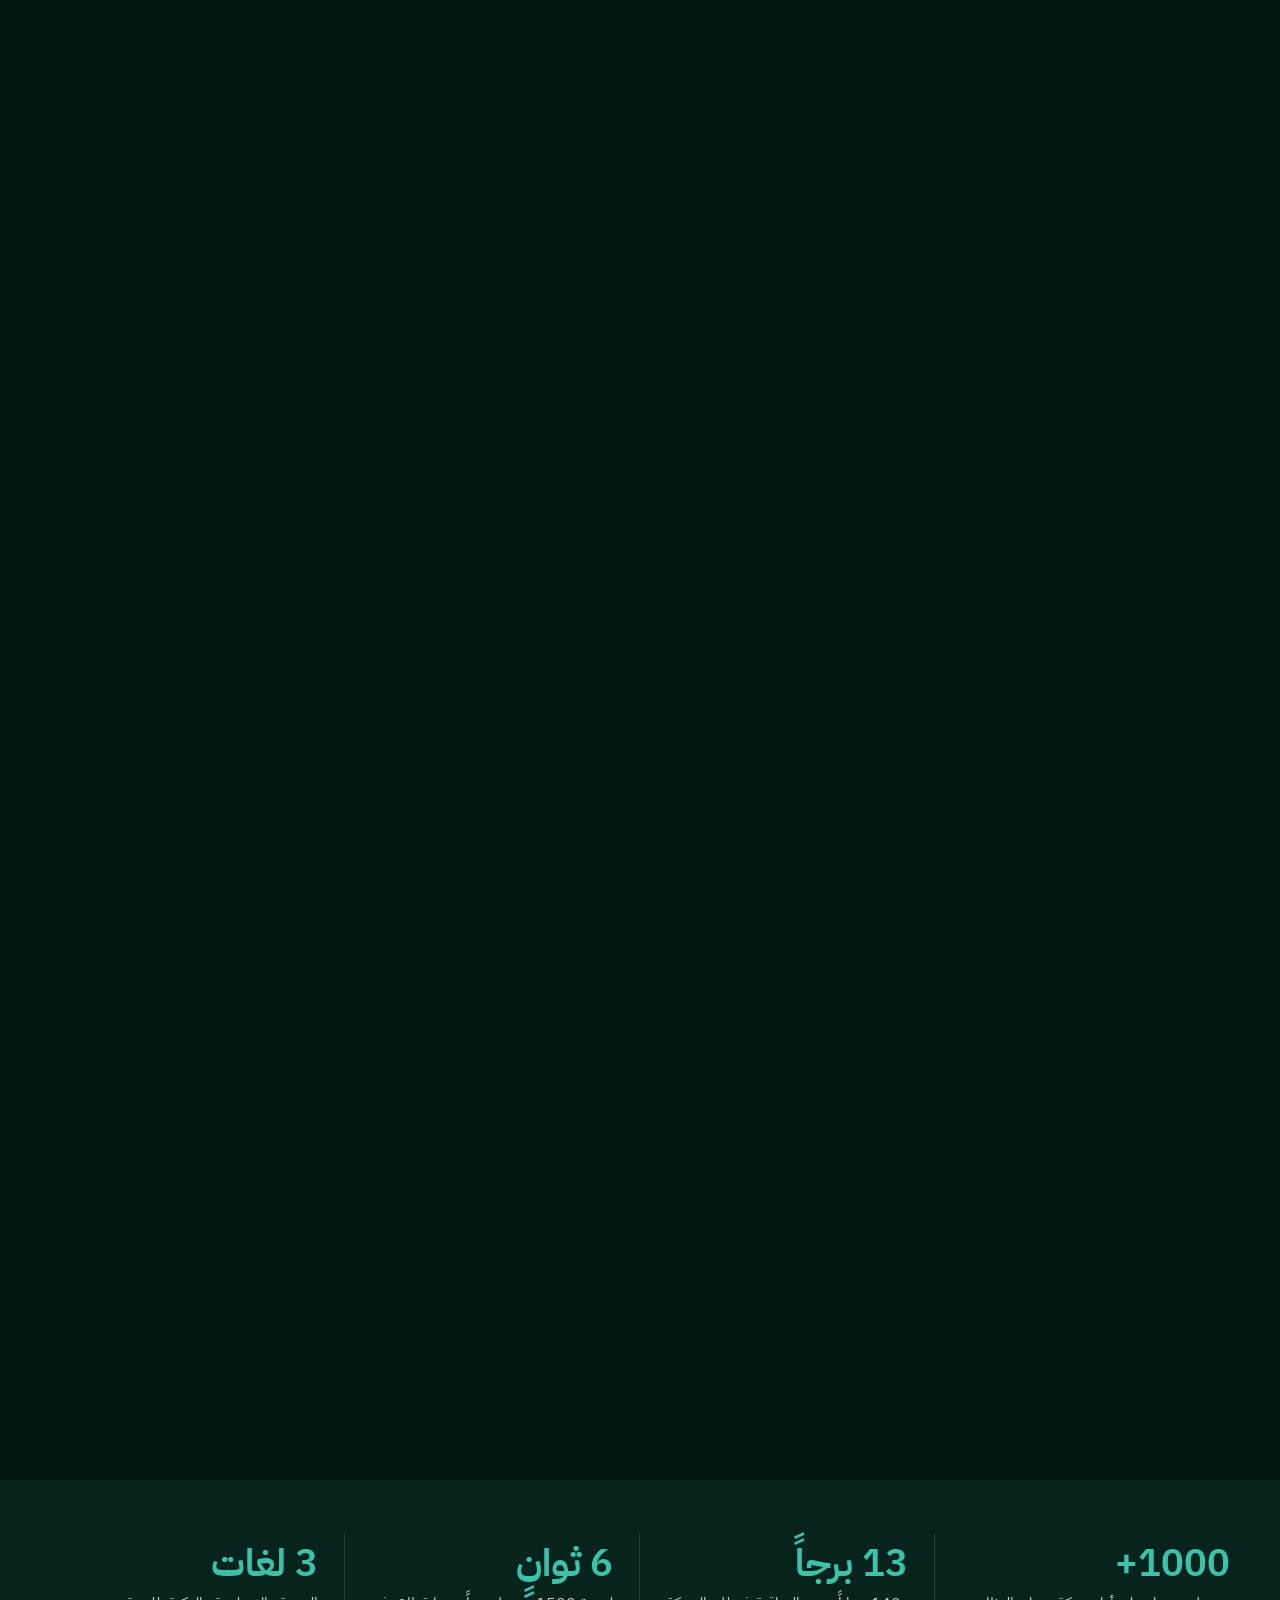
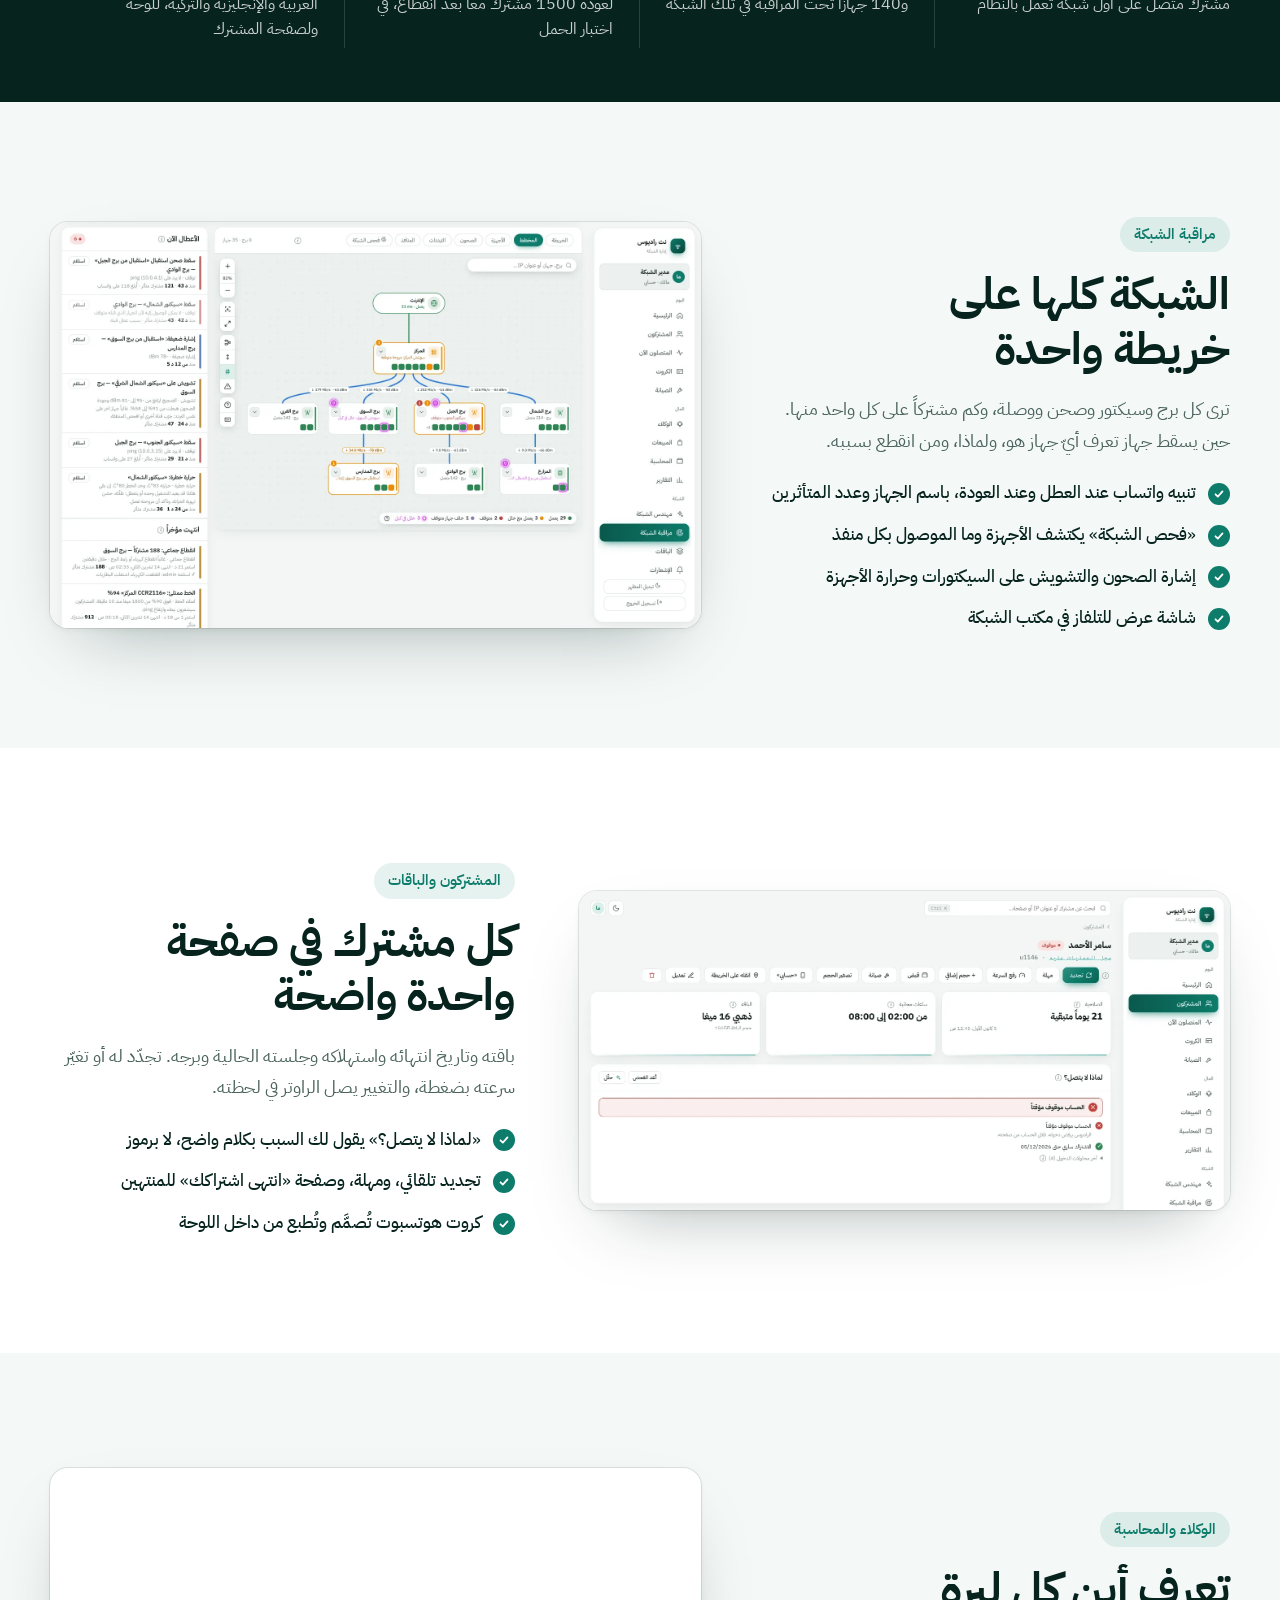
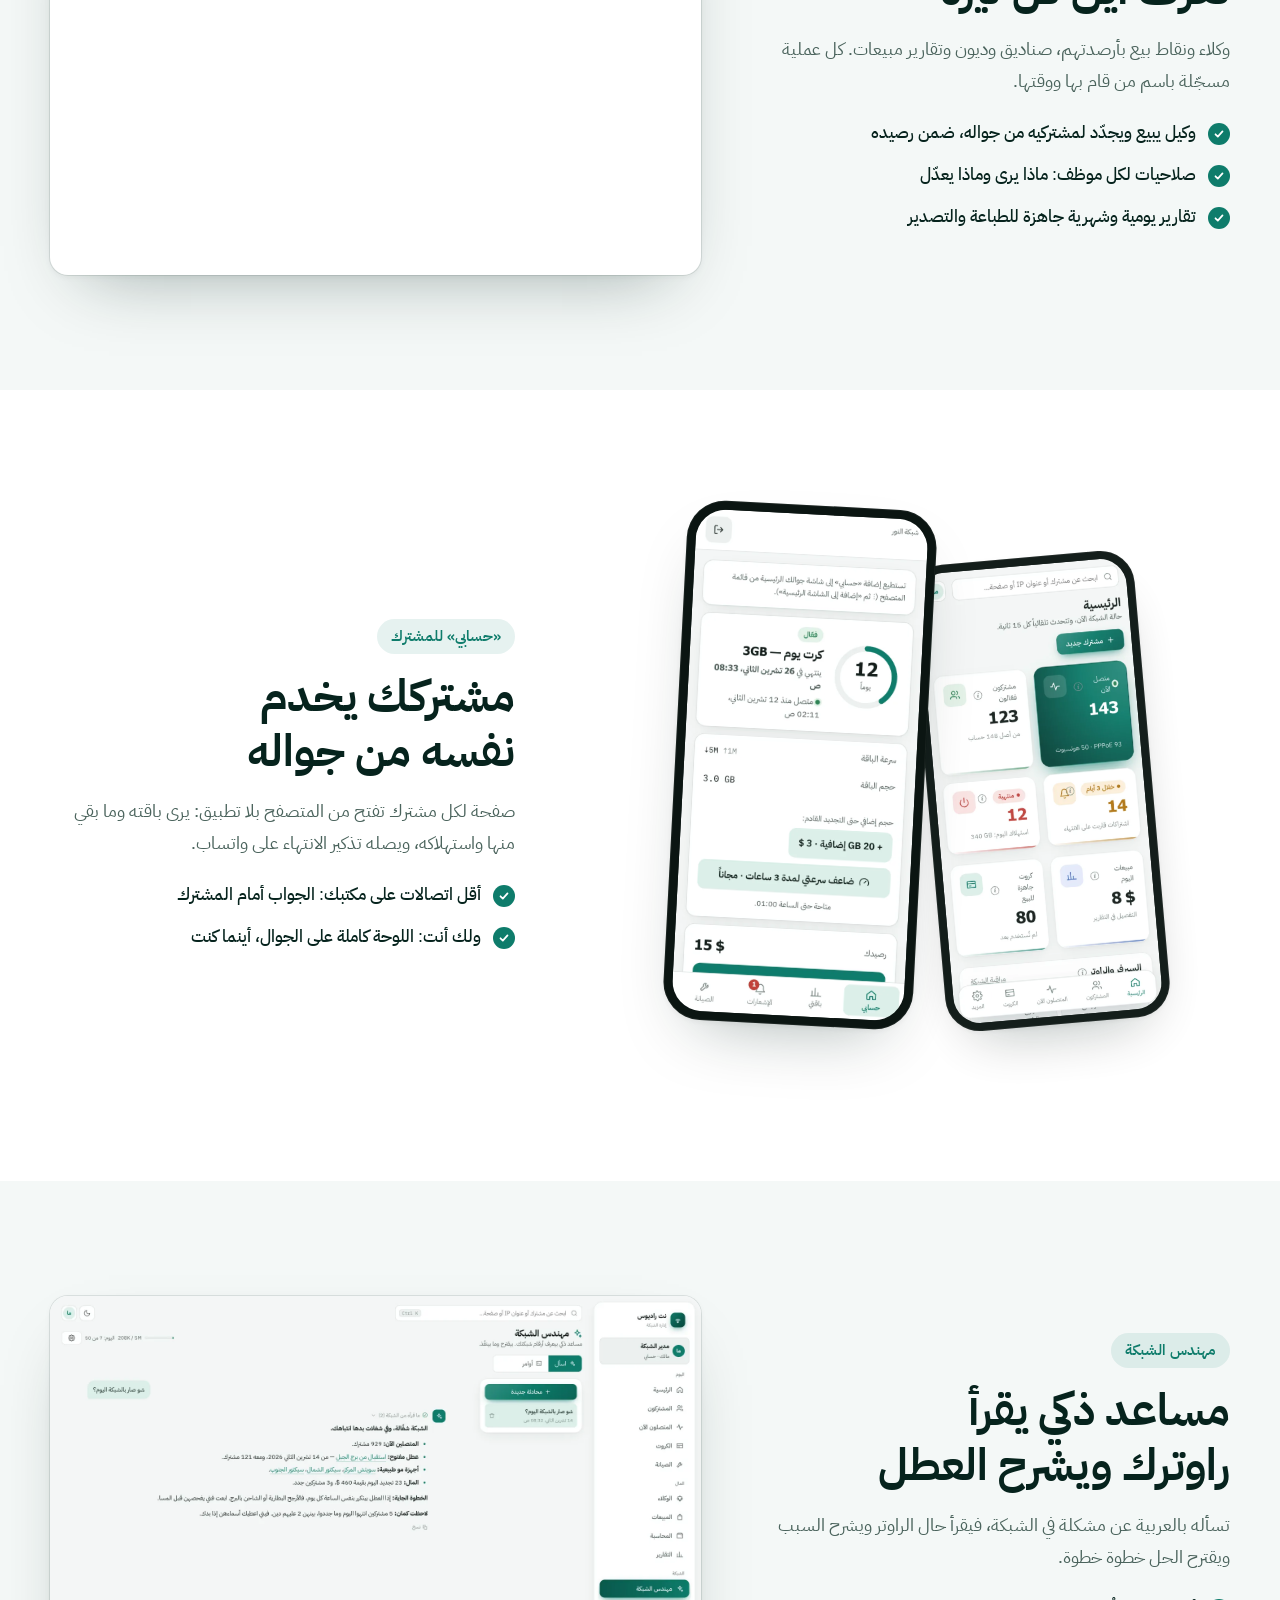
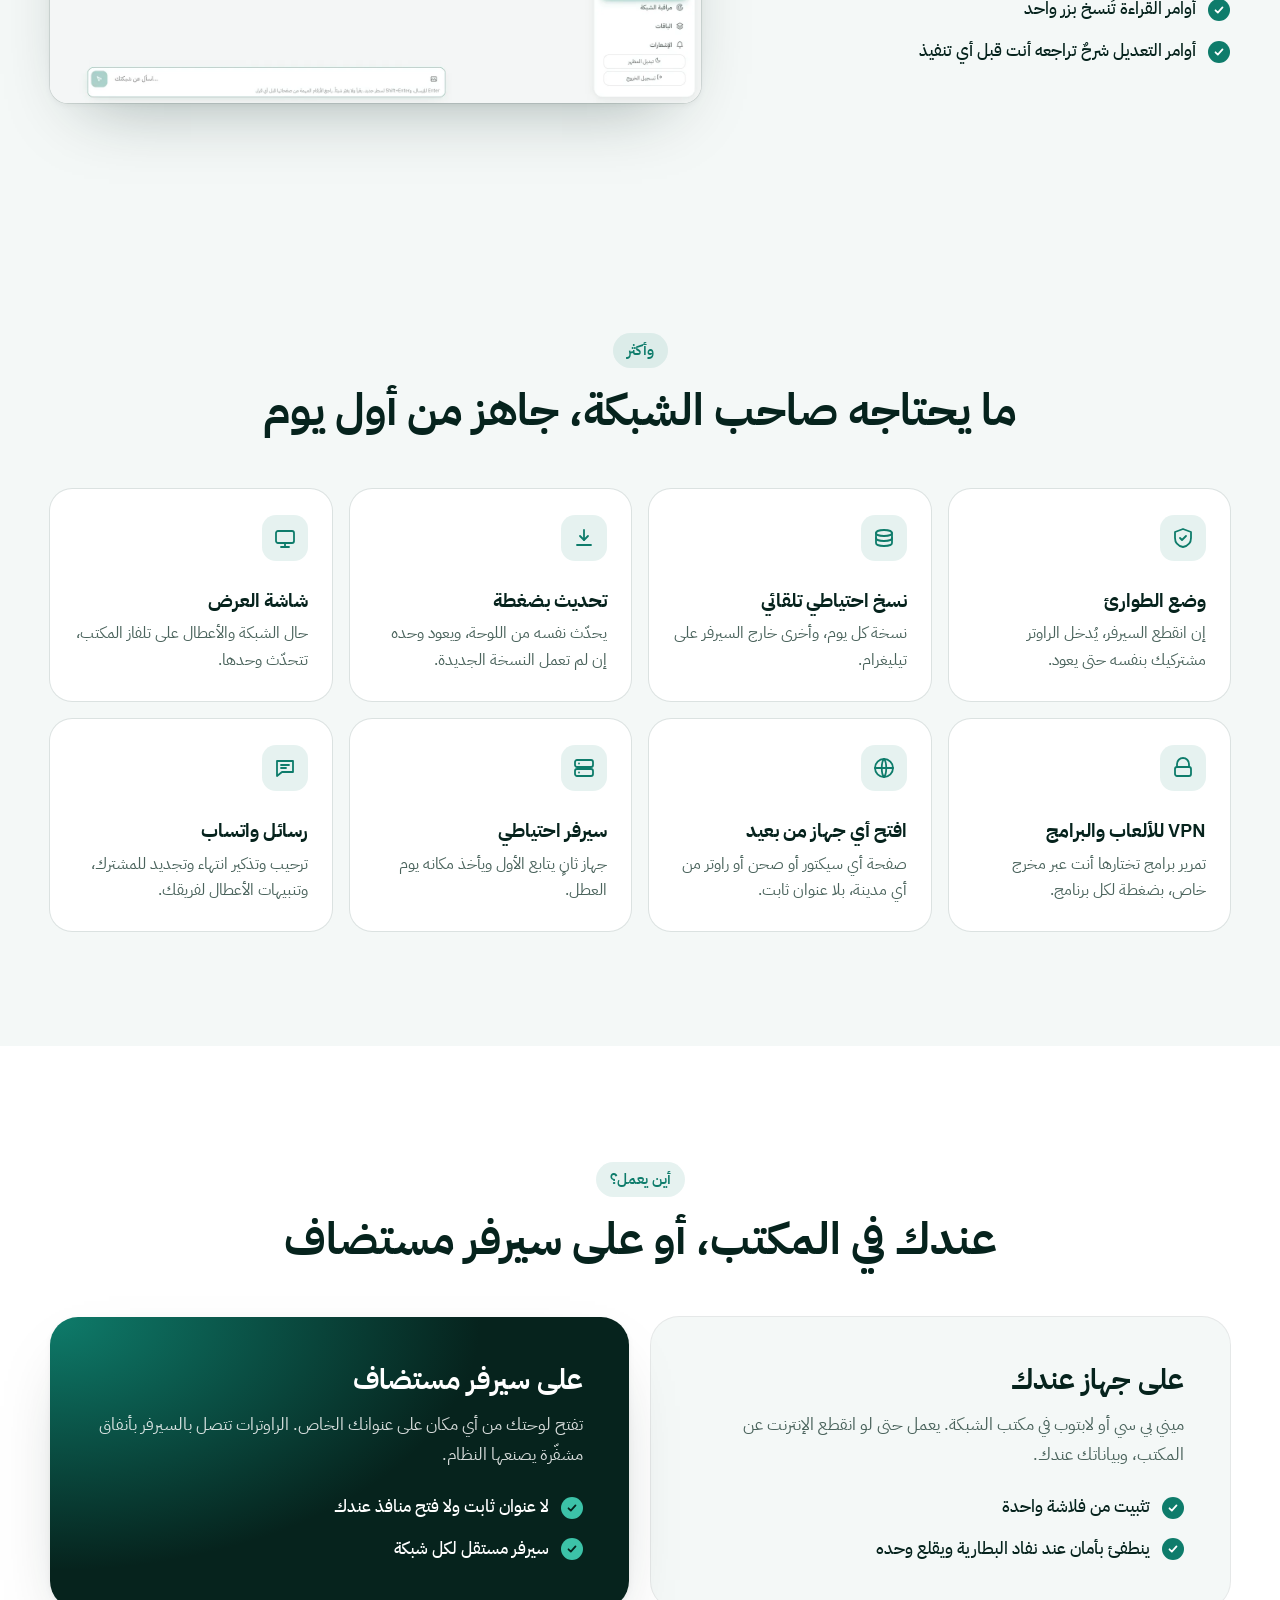
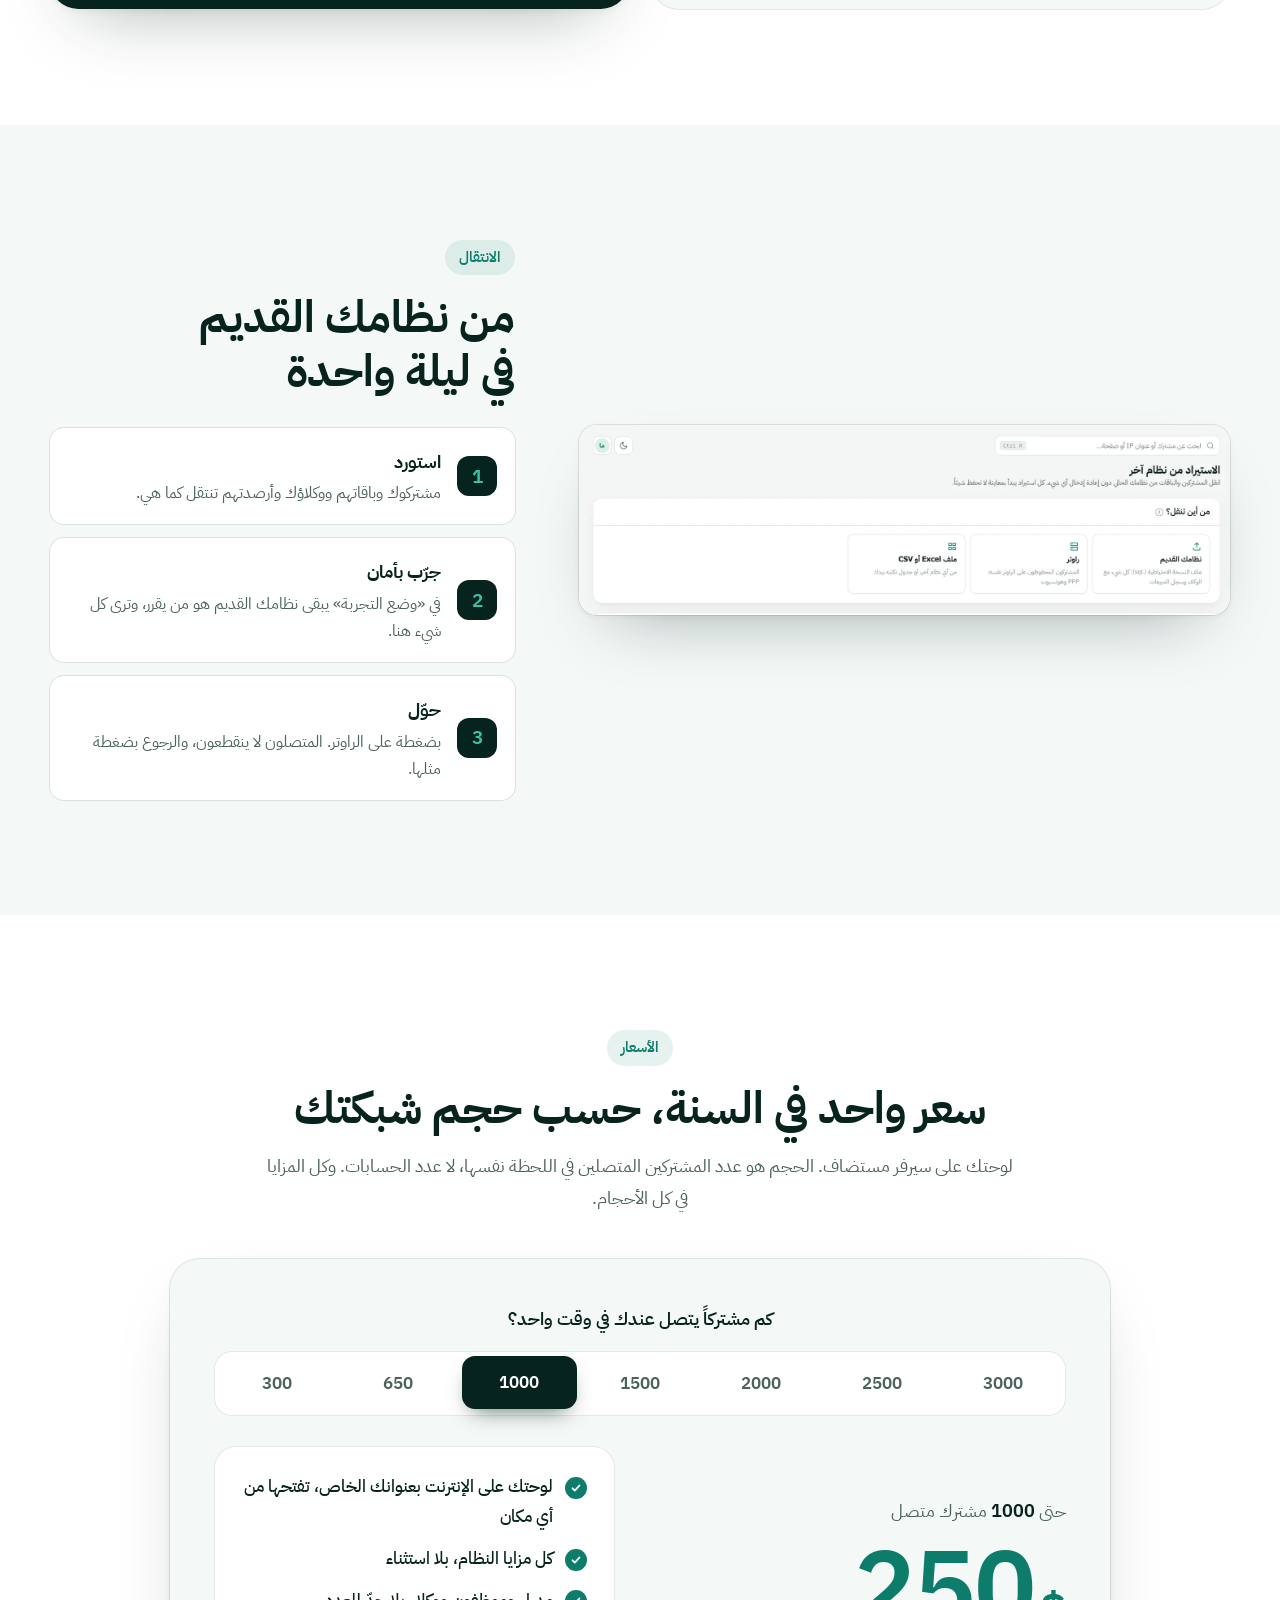
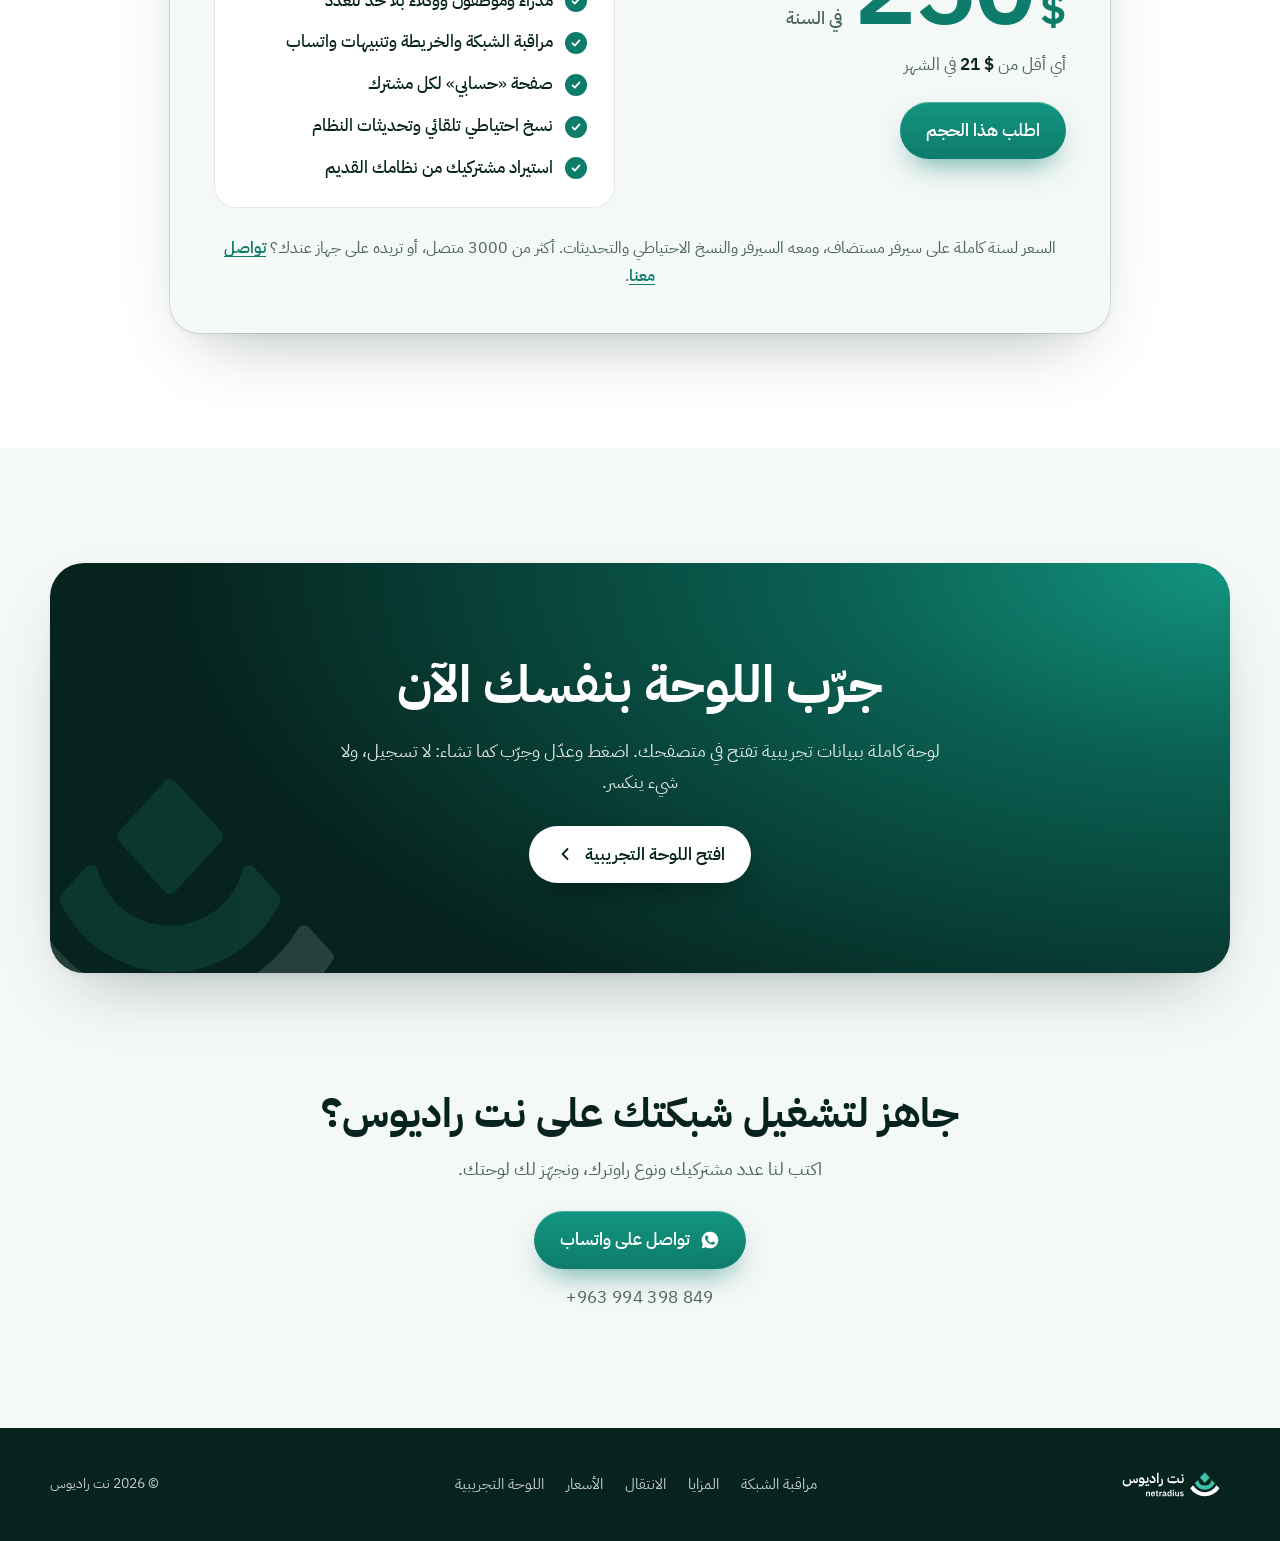
==== commit 972a790f: "الأسعار: سبعة أحجام من 300 متصل بـ100 دولار حتى 3000 بـ450 (قرار المالك) Co-Authored-By: Claude Fabl" ====
--- a/index.html
+++ b/index.html
@@ -256,7 +256,8 @@
       <div class="price-box reveal">
         <p class="sizes-label">كم مشتركاً يتصل عندك في وقت واحد؟</p>
         <div class="sizes" id="sizes" role="radiogroup" aria-label="عدد المشتركين المتصلين">
-          <button type="button" role="radio" aria-checked="false" data-users="650" data-price="200">650</button>
+          <button type="button" role="radio" aria-checked="false" data-users="300" data-price="100">300</button>
+          <button type="button" role="radio" aria-checked="false" data-users="650" data-price="150">650</button>
           <button type="button" role="radio" aria-checked="true" data-users="1000" data-price="250">1000</button>
           <button type="button" role="radio" aria-checked="false" data-users="1500" data-price="300">1500</button>
           <button type="button" role="radio" aria-checked="false" data-users="2000" data-price="350">2000</button>
--- a/css/style.css
+++ b/css/style.css
@@ -182,7 +182,7 @@
 .section-sub { margin-top: 14px; color: var(--muted); font-size: 18px; }
 .price-box { margin: 46px auto 0; max-width: 940px; border-radius: 30px; padding: clamp(24px, 4vw, 44px); background: var(--paper); box-shadow: 0 0 0 1px var(--line), var(--shadow); }
 .sizes-label { text-align: center; font-weight: 600; font-size: 18px; }
-.sizes { display: grid; grid-template-columns: repeat(6, 1fr); gap: 6px; margin-top: 16px; padding: 6px; border-radius: 18px; background: #fff; box-shadow: inset 0 0 0 1px var(--line); direction: ltr; }
+.sizes { display: grid; grid-template-columns: repeat(7, 1fr); gap: 6px; margin-top: 16px; padding: 6px; border-radius: 18px; background: #fff; box-shadow: inset 0 0 0 1px var(--line); direction: ltr; }
 .sizes button { font: inherit; font-weight: 600; font-size: 17px; font-feature-settings: 'tnum'; padding: 12px 4px; border: 0; border-radius: 13px; background: transparent; color: var(--muted); cursor: pointer; transition: background .25s, color .25s, transform .25s var(--ease), box-shadow .25s; }
 .sizes button:hover { color: var(--ink); background: rgba(14, 124, 107, .08); }
 .sizes button[aria-checked="true"] { background: var(--ink); color: #fff; box-shadow: 0 10px 22px -10px rgba(6, 35, 29, .7); transform: translateY(-1px); }
@@ -202,7 +202,7 @@
 .price-note a { color: var(--teal); font-weight: 600; text-decoration: underline; text-underline-offset: 3px; }
 .pricing + .demo { padding-top: clamp(70px, 9vw, 120px); }
 @media (max-width: 760px) {
-  .sizes { grid-template-columns: repeat(3, 1fr); }
+  .sizes { grid-template-columns: repeat(4, 1fr); }
   .sizes button { padding: 11px 2px; font-size: 16px; }
   .price-main { grid-template-columns: 1fr; }
   .price-side { justify-items: center; text-align: center; }
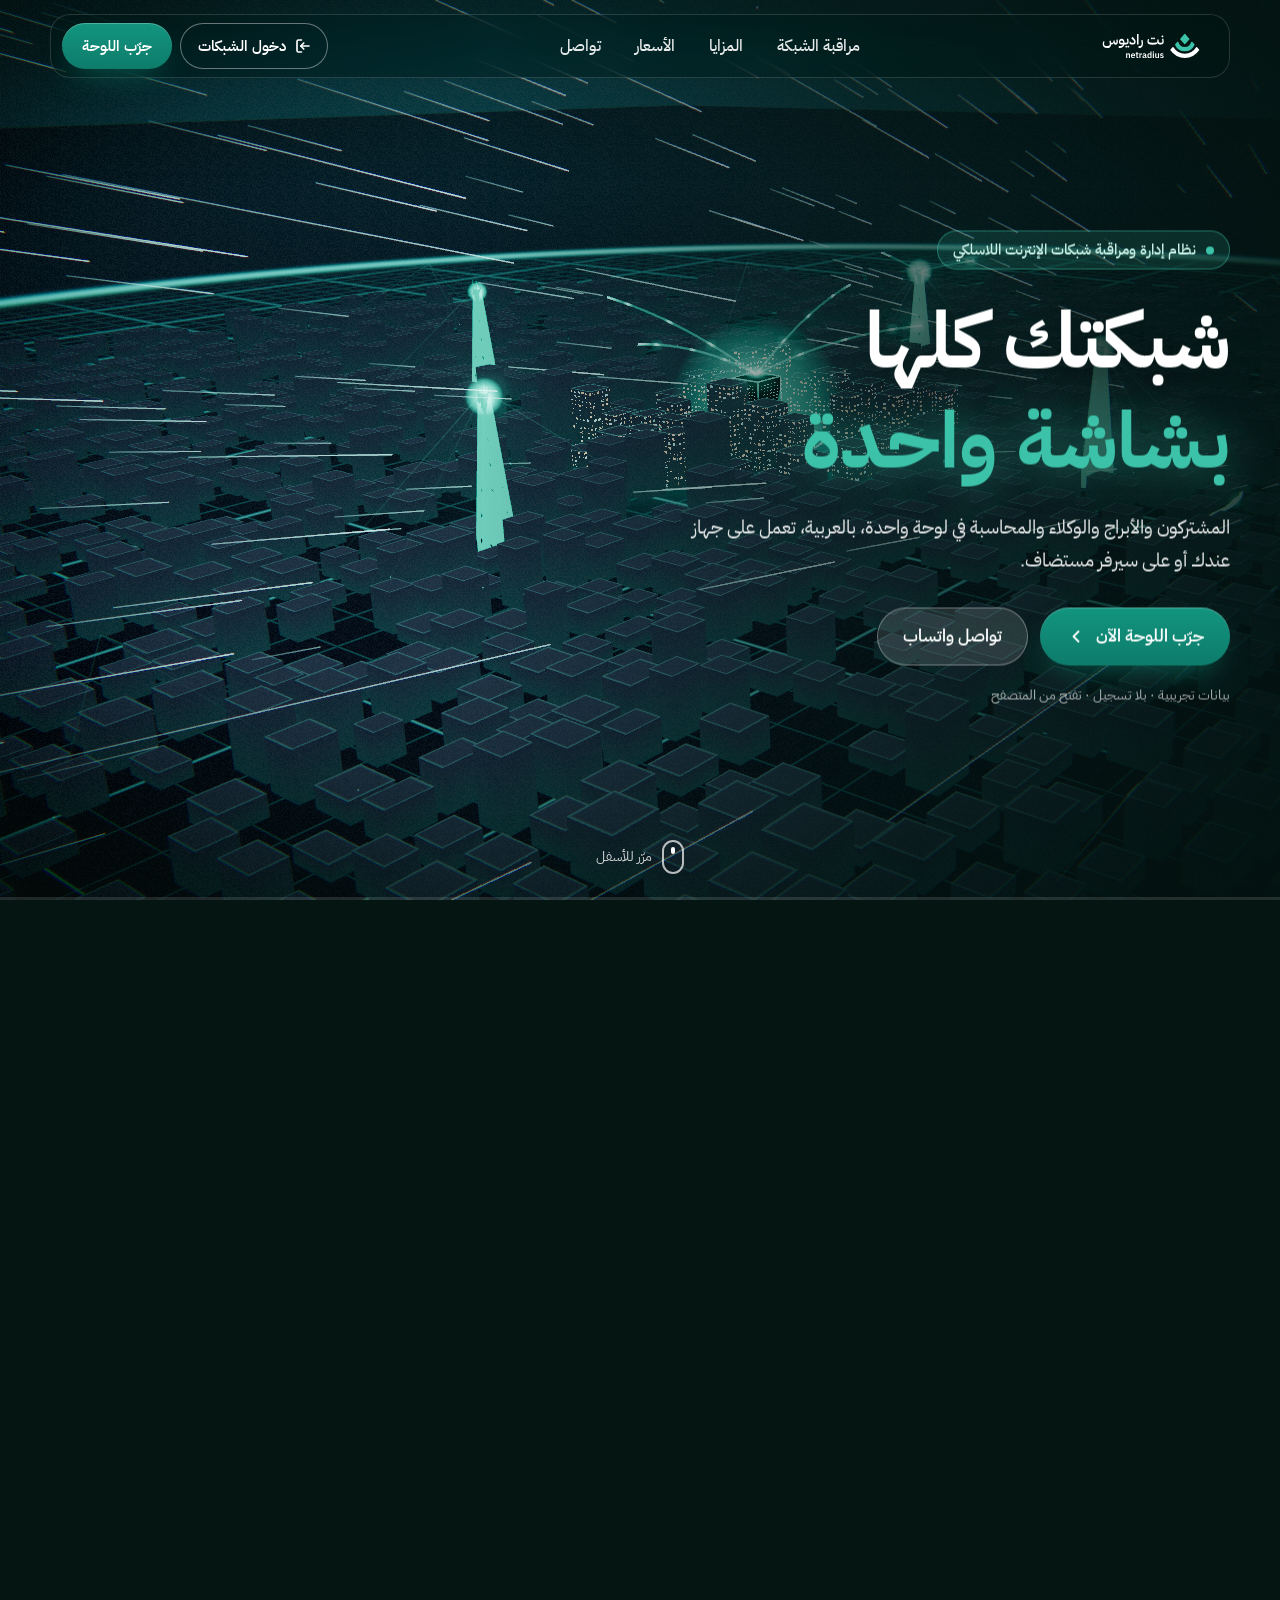
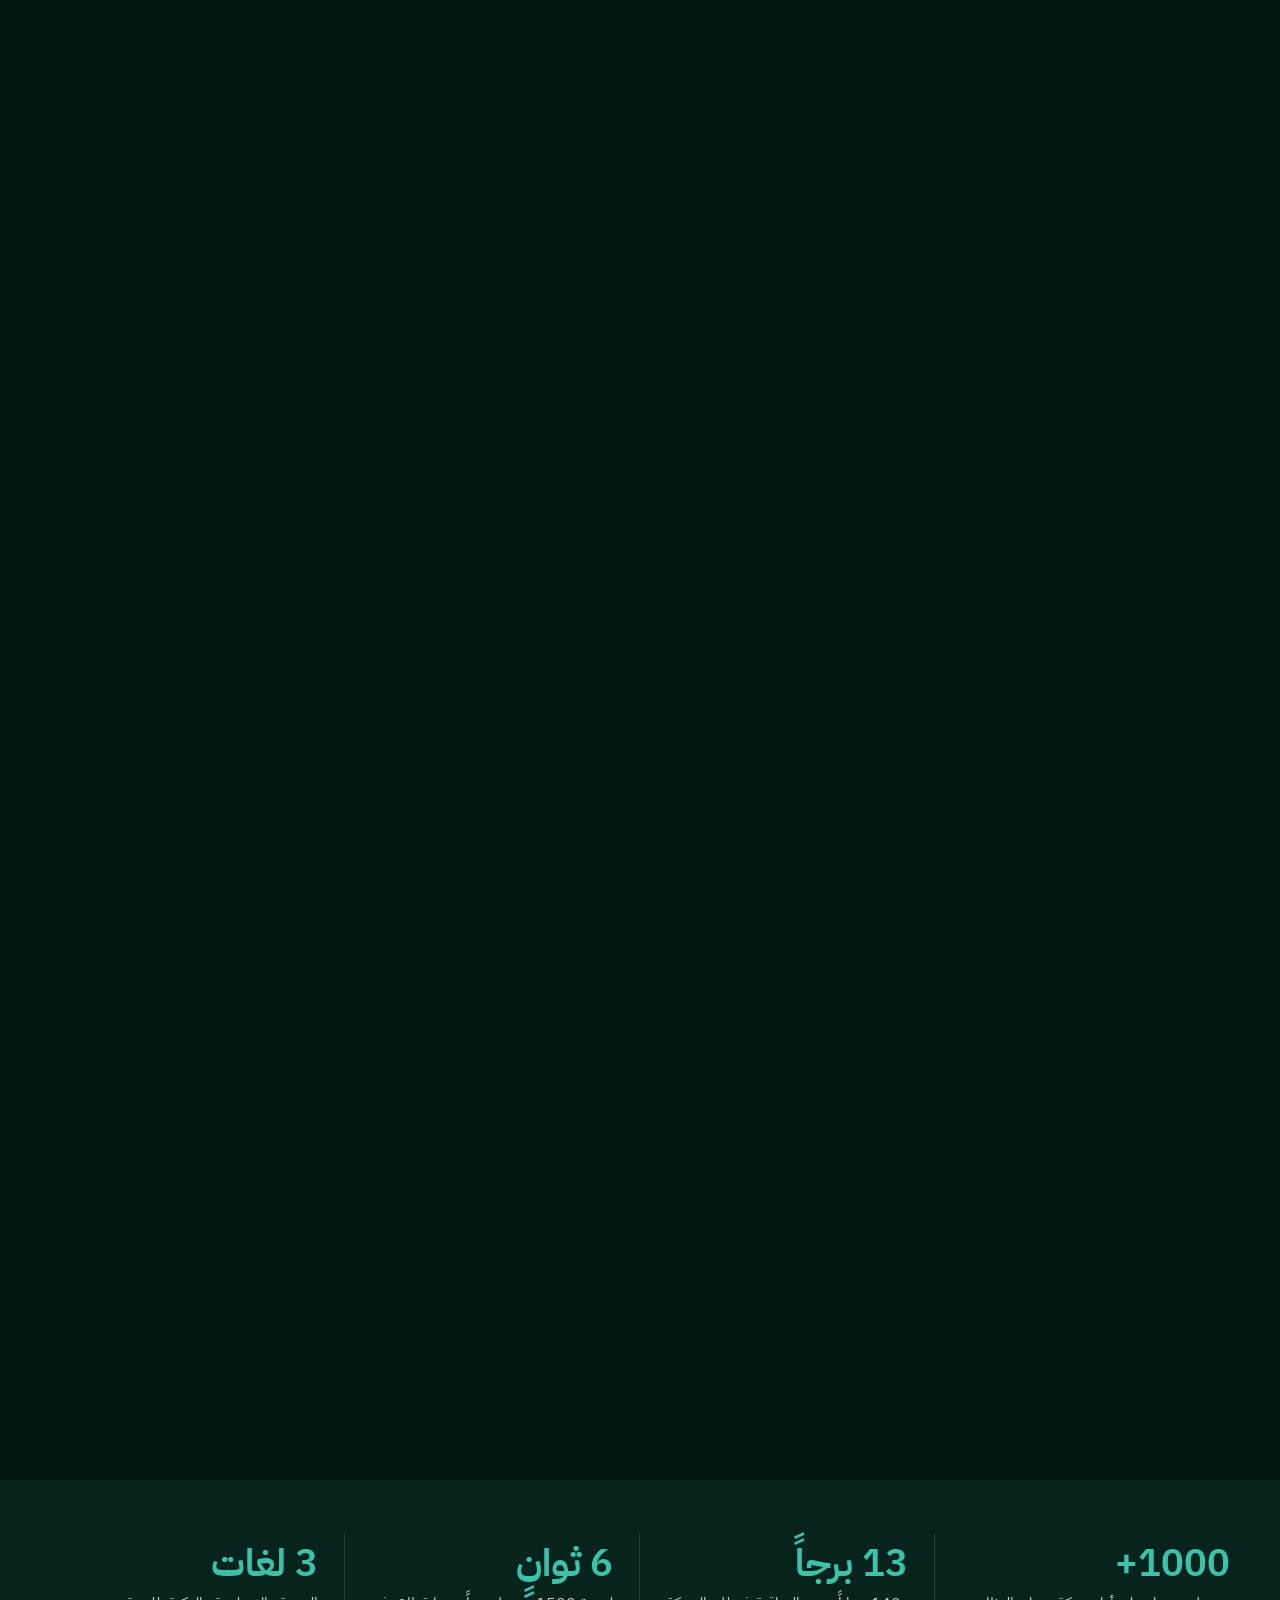
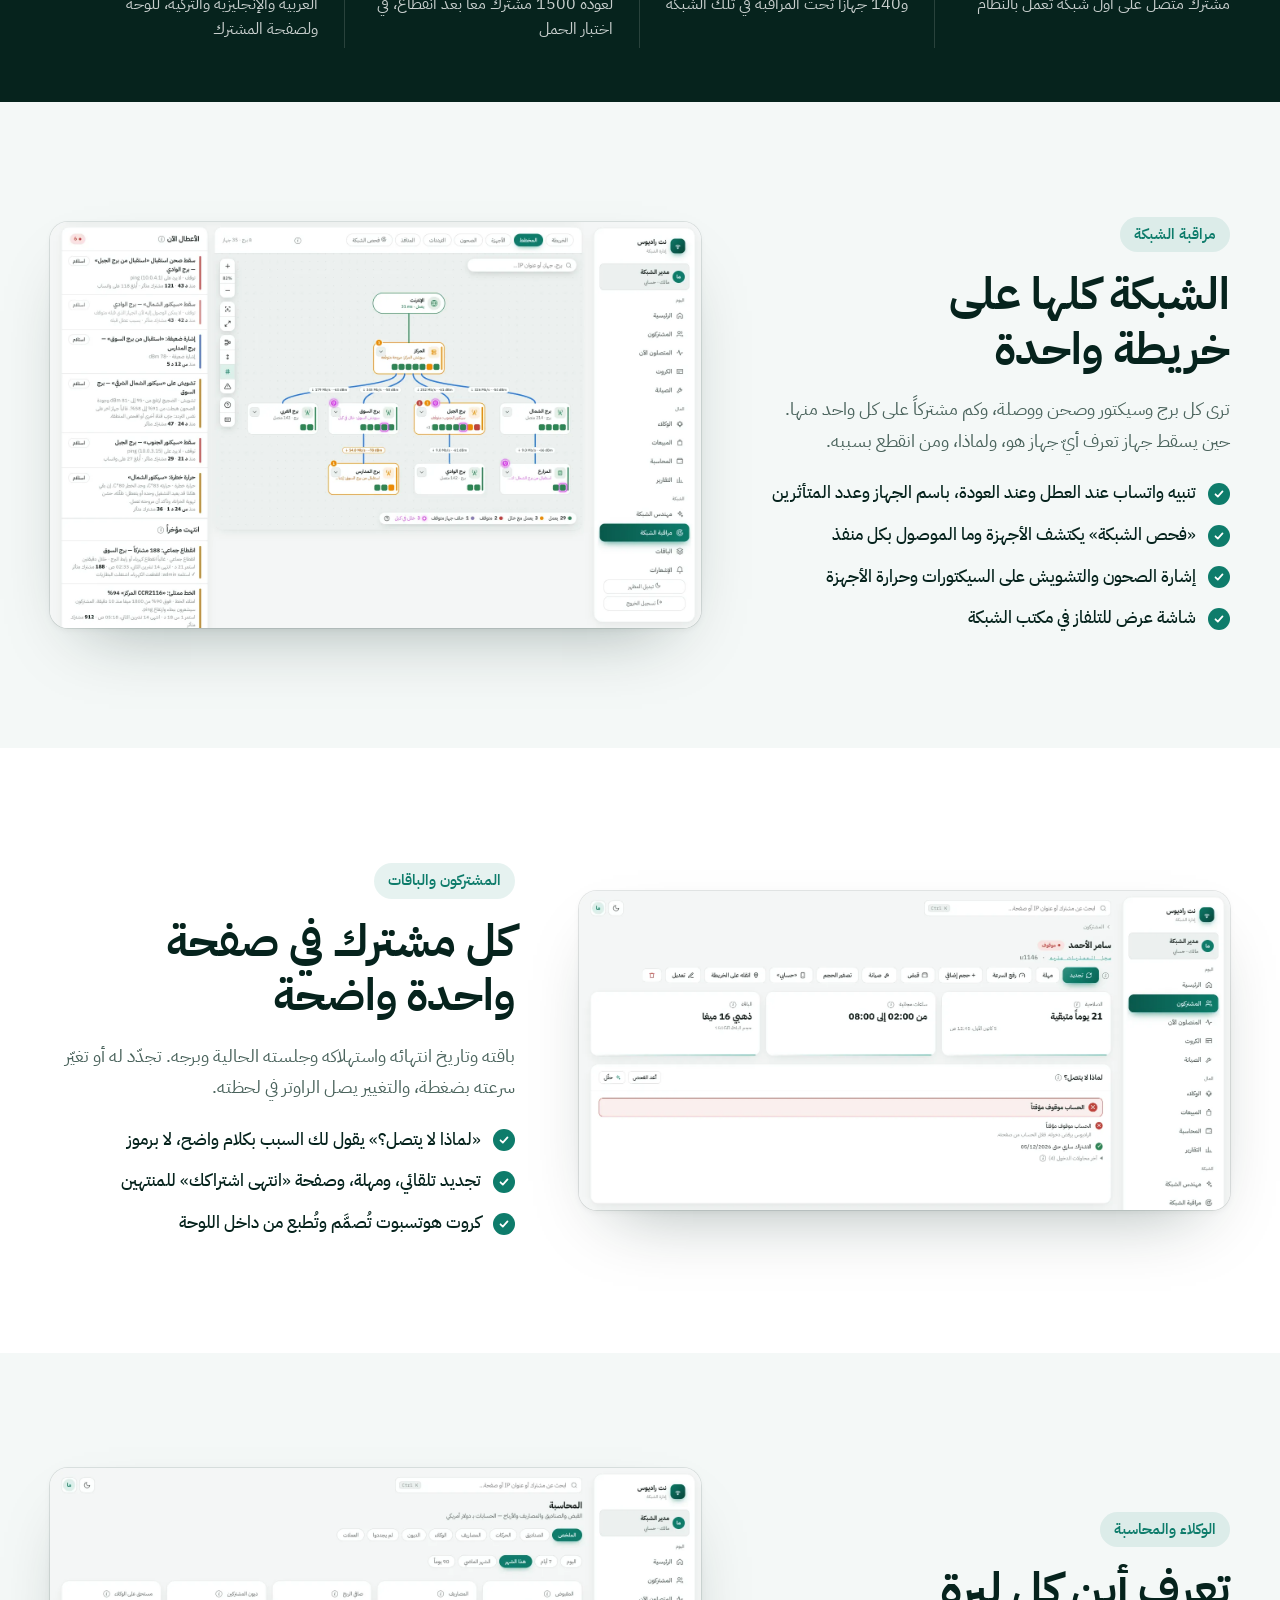
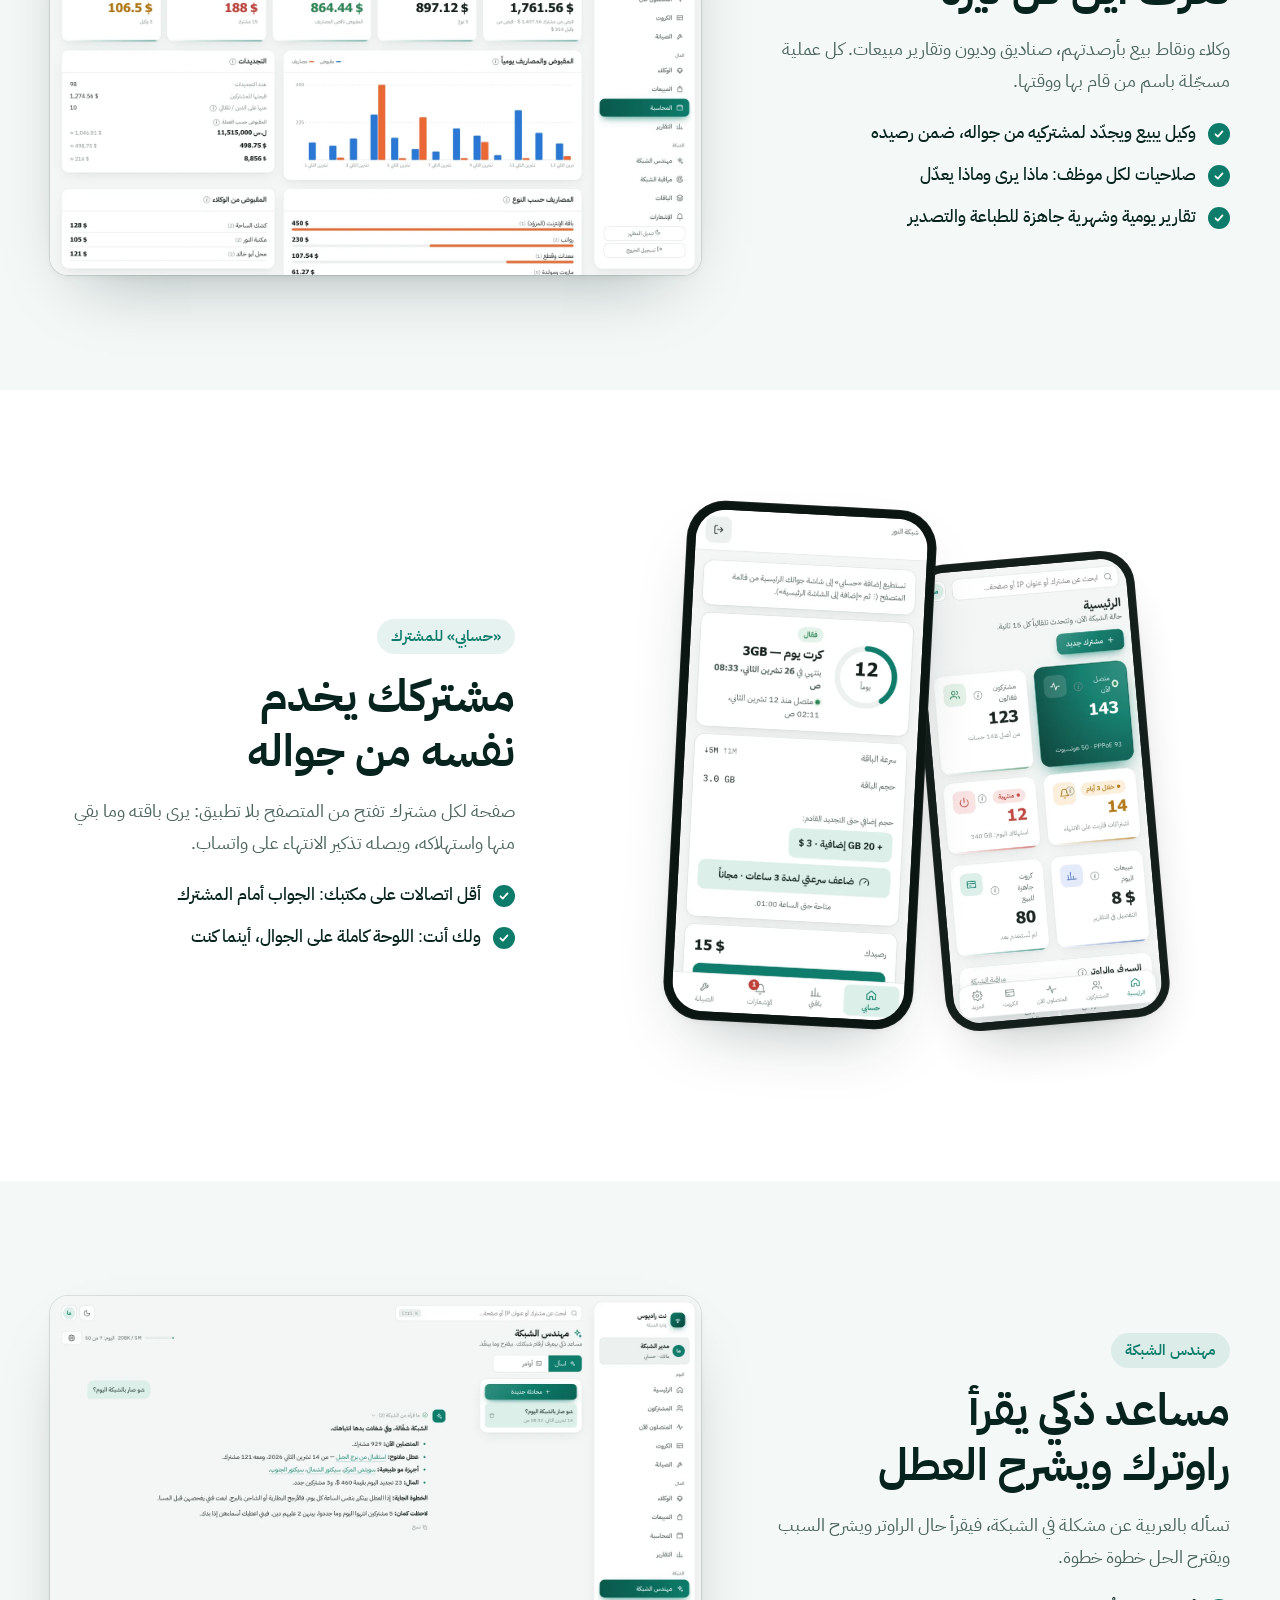
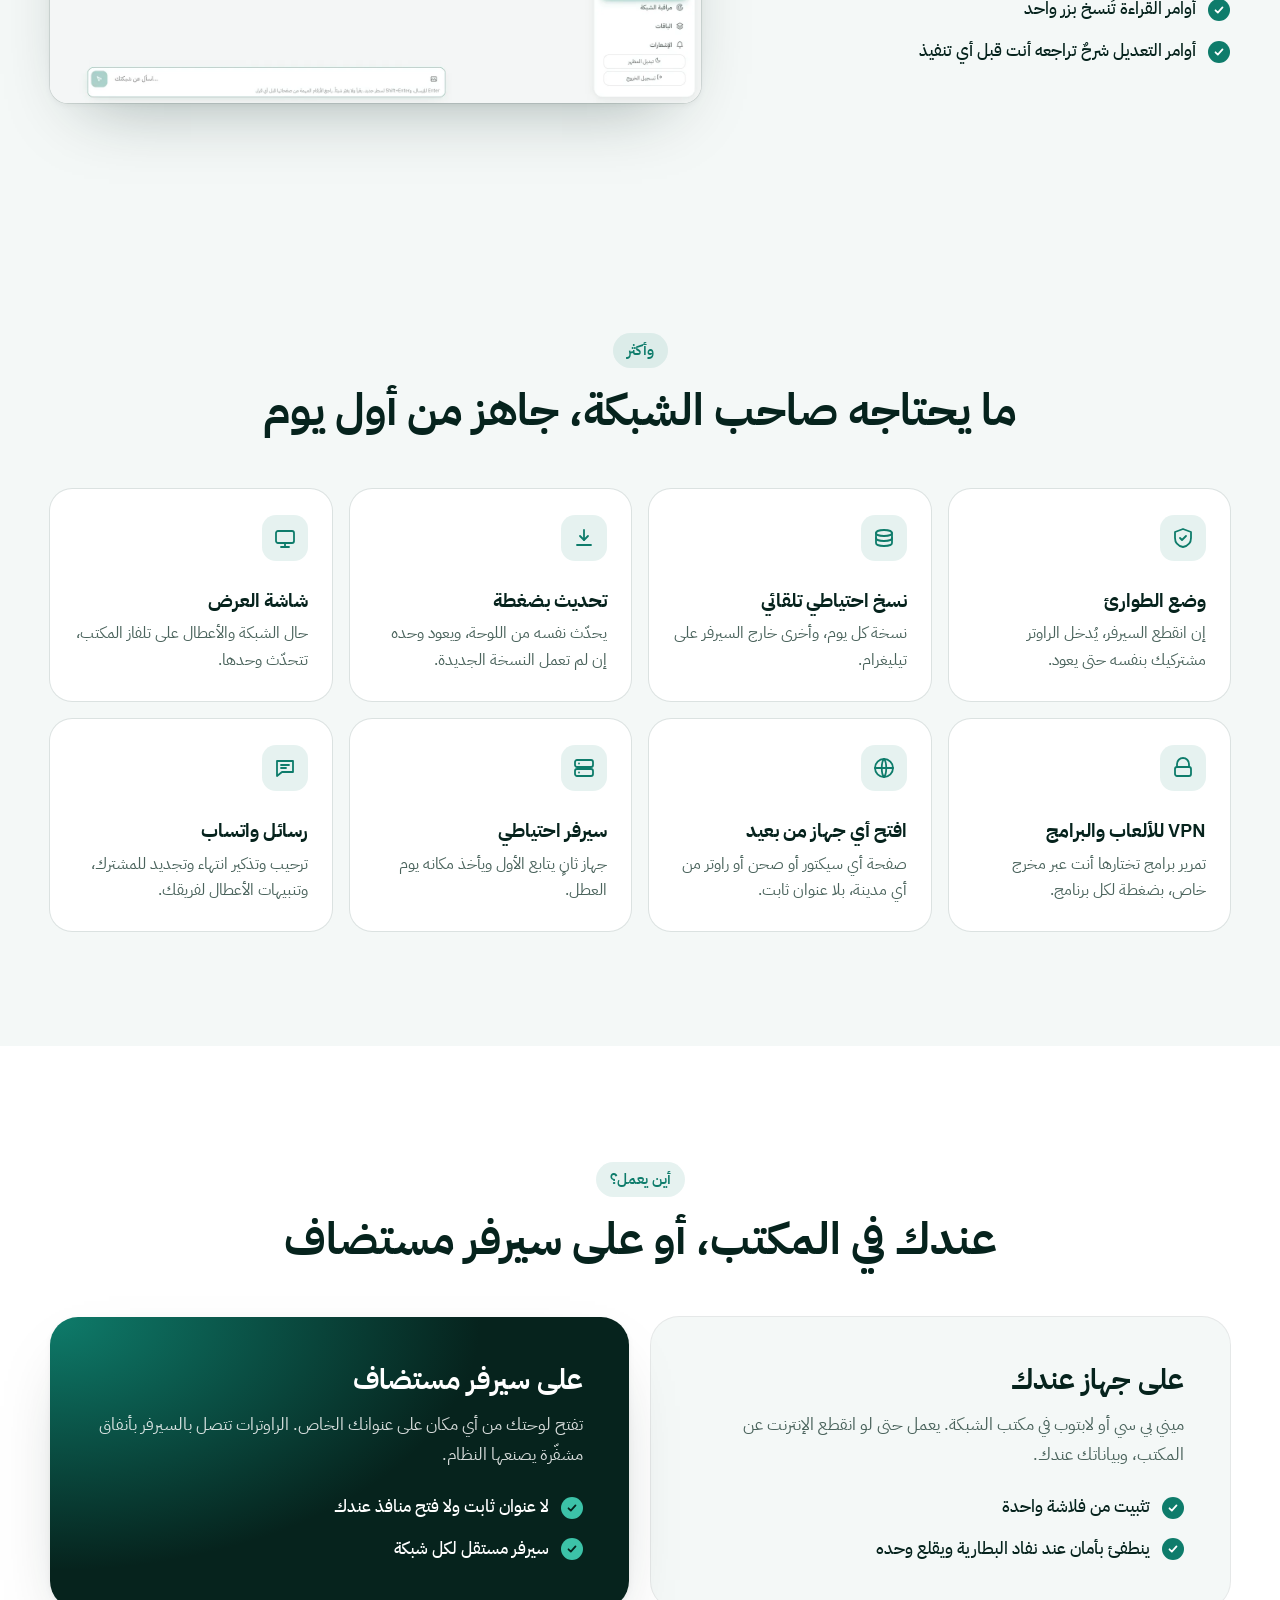
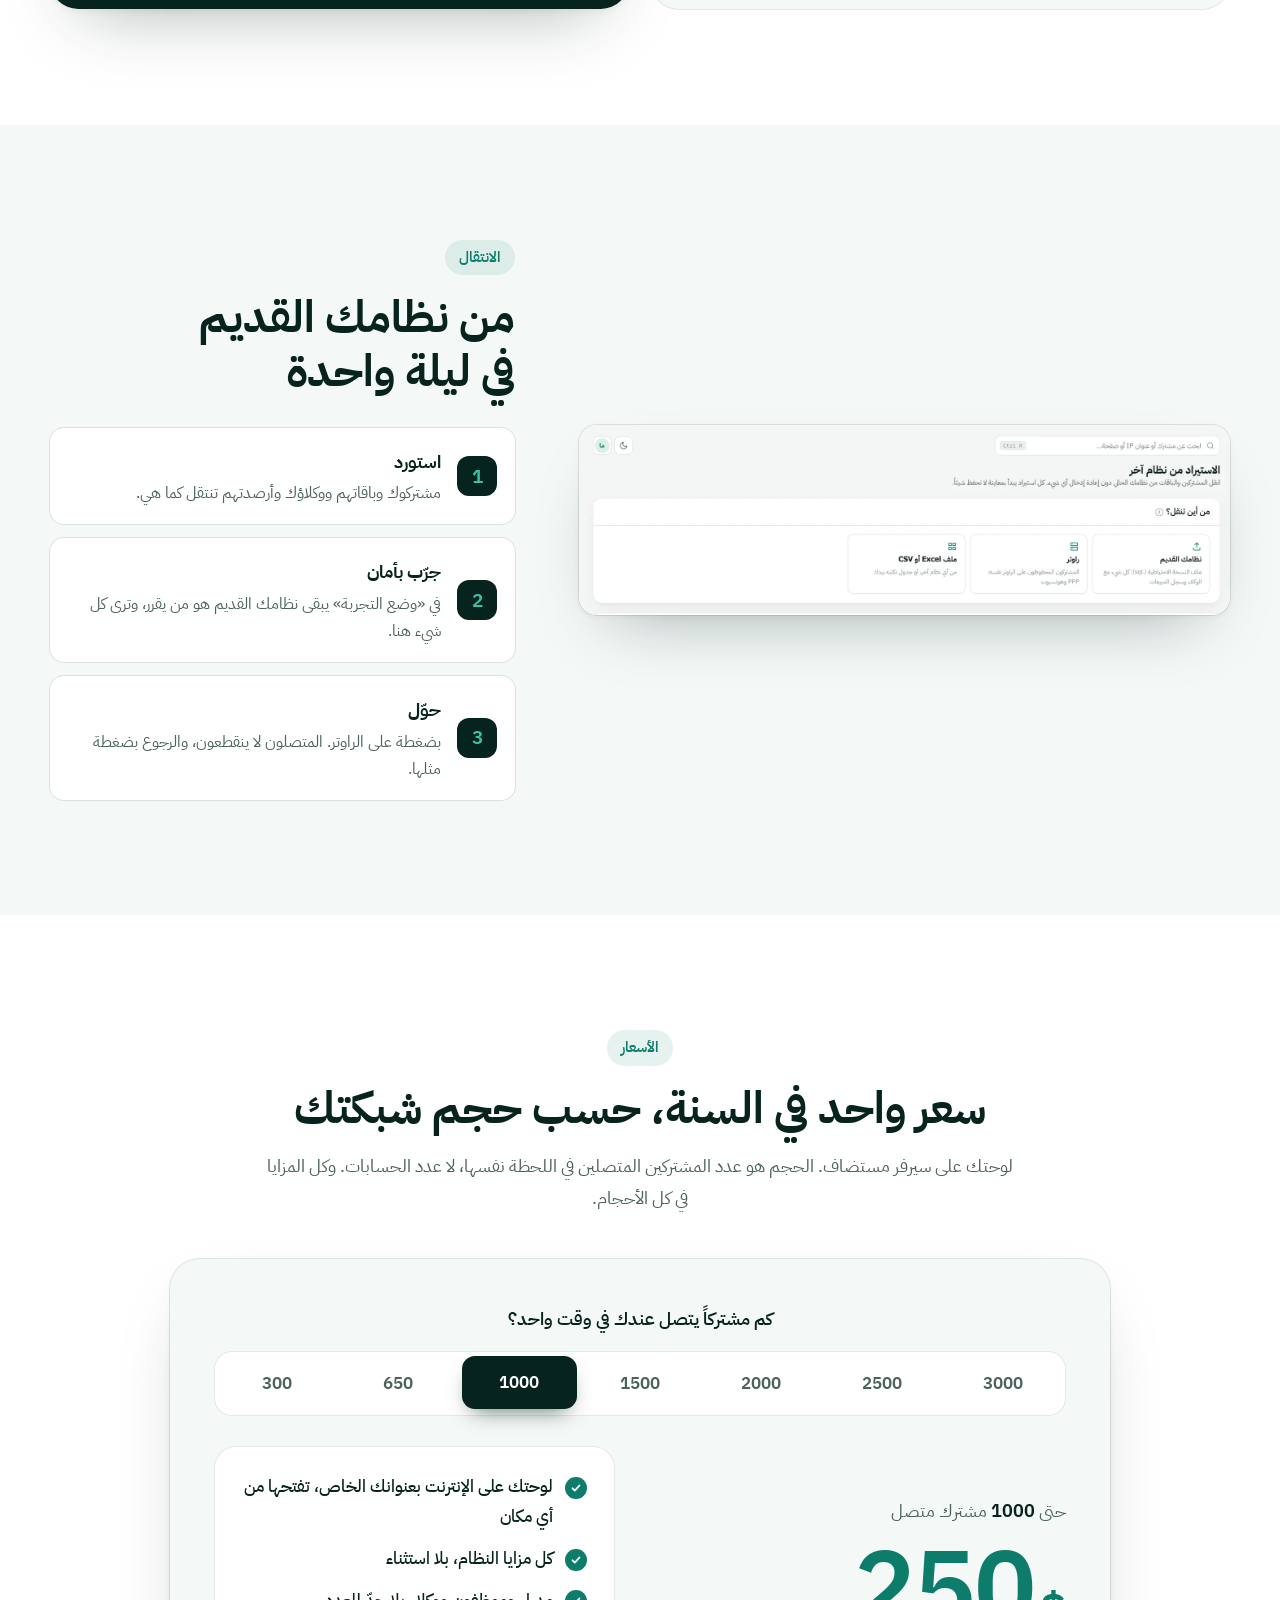
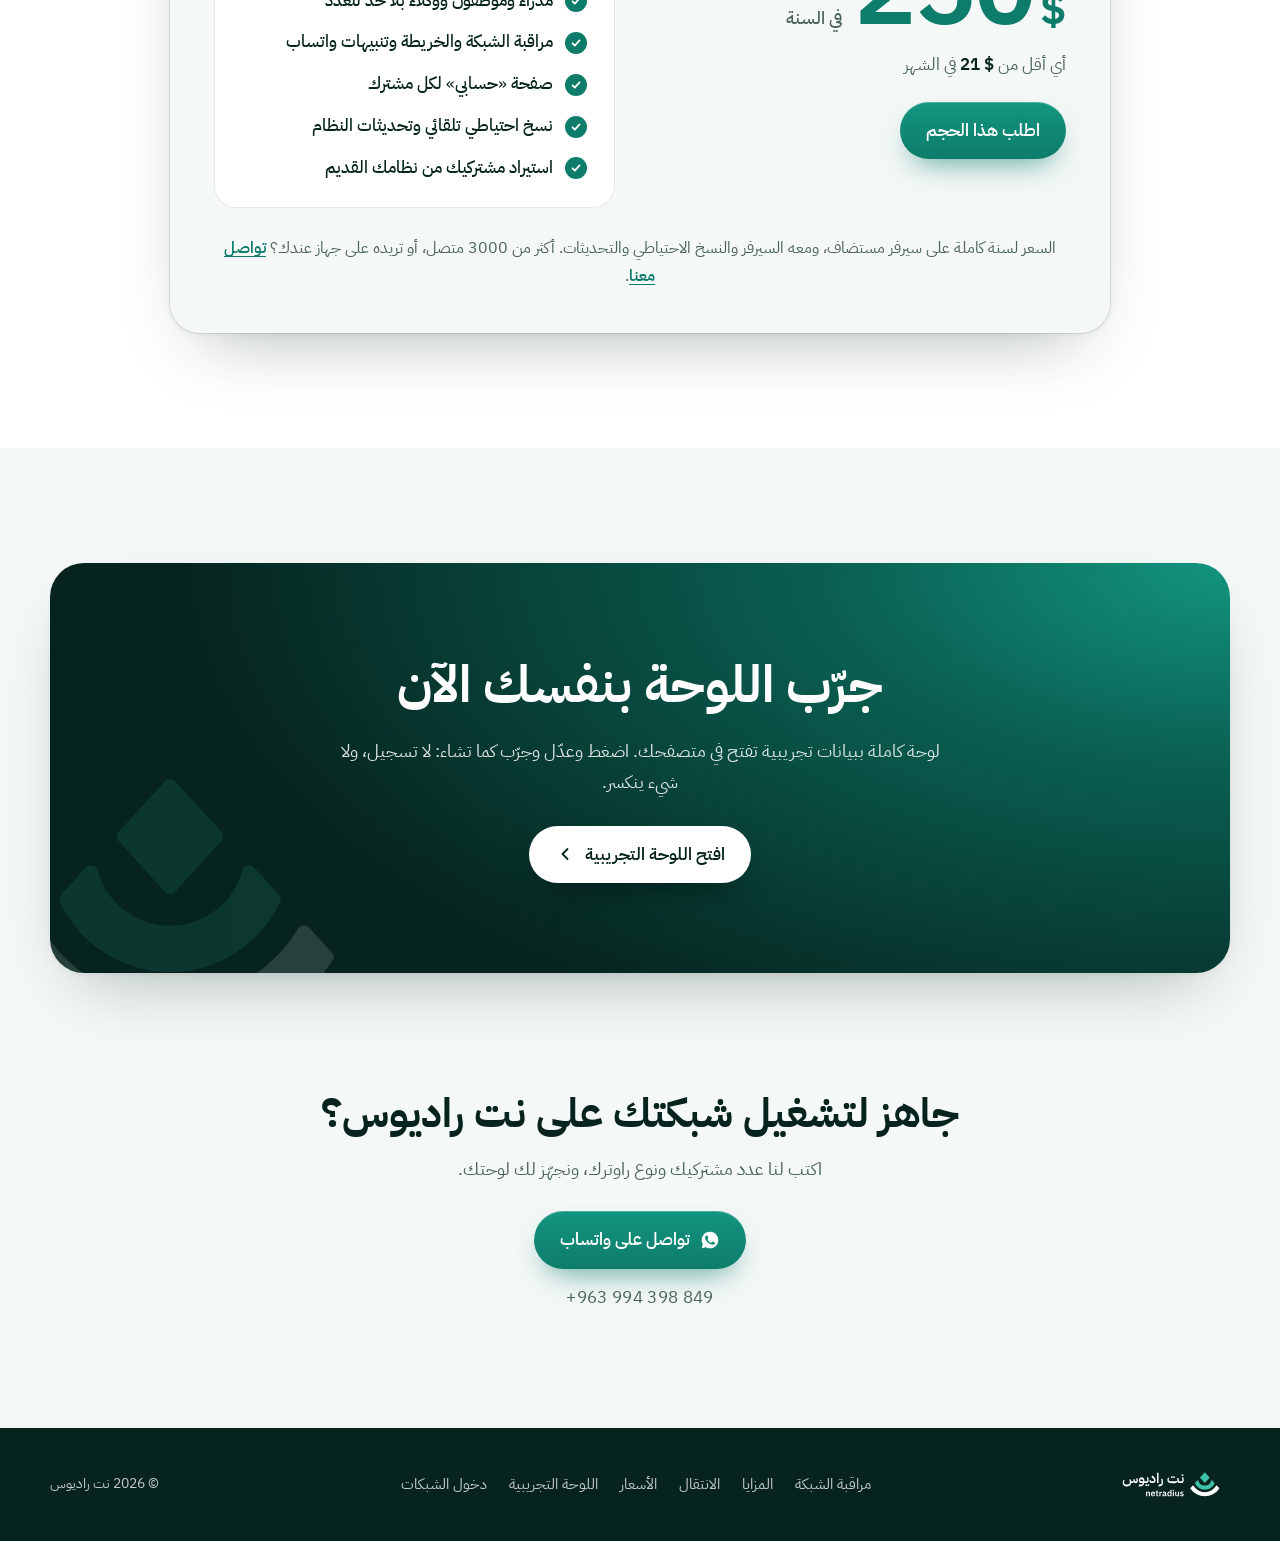
==== commit e772329a: "الموقع على net-radius.com: زر «دخول الشبكات» إلى login.net-radius.com، وملف الدومين، ورفع منع الفهرس" ====
--- a/index.html
+++ b/index.html
@@ -6,11 +6,11 @@
   <title>نت راديوس — إدارة ومراقبة شبكات الإنترنت اللاسلكي</title>
   <meta name="description" content="نت راديوس: نظام واحد لمشتركي شبكتك وأبراجها ومحاسبتها. خريطة حية للأبراج والصحون، تنبيه واتساب عند العطل، وكلاء ومحاسبة، وصفحة «حسابي» لكل مشترك.">
   <meta name="theme-color" content="#06231D">
-  <!-- معاينة: لا تُفهرس في محركات البحث. يُحذف هذا السطر يوم الإطلاق على الدومين -->
-  <meta name="robots" content="noindex, nofollow">
+  <link rel="canonical" href="https://net-radius.com/">
   <meta property="og:title" content="نت راديوس — شبكتك كلها بشاشة واحدة">
   <meta property="og:description" content="نظام إدارة ومراقبة لشبكات الإنترنت اللاسلكي: المشتركون والأبراج والمحاسبة في لوحة واحدة.">
-  <meta property="og:image" content="assets/hero/poster.jpg">
+  <meta property="og:image" content="https://net-radius.com/assets/hero/poster.jpg">
+  <meta property="og:url" content="https://net-radius.com/">
   <meta property="og:type" content="website">
   <link rel="icon" href="assets/brand/favicon.ico" sizes="any">
   <link rel="icon" href="assets/brand/favicon.svg" type="image/svg+xml">
@@ -33,8 +33,10 @@
     <a href="#features">المزايا</a>
     <a href="#pricing">الأسعار</a>
     <a href="#contact">تواصل</a>
+    <a class="menu-login" href="https://login.net-radius.com/">دخول الشبكات</a>
   </nav>
   <div class="nav-actions">
+    <a class="btn btn-ghost btn-sm nav-login" href="https://login.net-radius.com/"><svg viewBox="0 0 24 24" aria-hidden="true"><path d="M10 4H6a2 2 0 0 0-2 2v12a2 2 0 0 0 2 2h4"/><path d="M20 12H9"/><path d="M13 8l-4 4 4 4"/></svg>دخول الشبكات</a>
     <a class="btn btn-primary btn-sm" href="demo/" target="_blank" rel="noopener">جرّب اللوحة</a>
     <button class="nav-toggle" id="navToggle" aria-label="القائمة" aria-expanded="false"><span></span><span></span></button>
   </div>
@@ -313,7 +315,7 @@
 <footer class="footer">
   <div class="wrap footer-row">
     <img src="assets/brand/logo-dark.svg" alt="نت راديوس" width="130" height="50" loading="lazy">
-    <nav aria-label="روابط"><a href="#noc">مراقبة الشبكة</a><a href="#features">المزايا</a><a href="#move">الانتقال</a><a href="#pricing">الأسعار</a><a href="demo/" target="_blank" rel="noopener">اللوحة التجريبية</a></nav>
+    <nav aria-label="روابط"><a href="#noc">مراقبة الشبكة</a><a href="#features">المزايا</a><a href="#move">الانتقال</a><a href="#pricing">الأسعار</a><a href="demo/" target="_blank" rel="noopener">اللوحة التجريبية</a><a href="https://login.net-radius.com/">دخول الشبكات</a></nav>
     <small>© <span class="ltr">2026</span> نت راديوس</small>
   </div>
 </footer>
--- a/css/style.css
+++ b/css/style.css
@@ -50,6 +50,11 @@
 .btn-glass:hover { background: rgba(255, 255, 255, .2); }
 .btn-light { background: #fff; color: var(--ink); box-shadow: 0 16px 34px -14px rgba(0, 0, 0, .5); }
 .btn-sm { padding: 10px 20px; font-size: 15px; }
+.btn-ghost { background: transparent; color: #fff; box-shadow: inset 0 0 0 1px rgba(255, 255, 255, .4); }
+.btn-ghost:hover { background: rgba(255, 255, 255, .12); }
+.nav-login { padding-inline: 16px 18px; gap: 8px; }
+.nav-login svg { width: 18px; height: 18px; }
+.nav-links .menu-login { display: none; }
 
 /* ---------- الشريط العلوي ---------- */
 .nav { position: fixed; z-index: 50; top: 14px; inset-inline: 0; margin-inline: auto; width: min(1180px, 100% - 28px); height: 64px; padding-inline: 20px 12px;
@@ -73,6 +78,8 @@
 .nav.light .logo-on-dark { opacity: 0; } .nav.light .logo-on-light { opacity: 1; }
 .nav.light .nav-links a { color: var(--ink); } .nav.light .nav-links a:hover { background: rgba(6, 35, 29, .06); }
 .nav.light .nav-toggle span { background: var(--ink); }
+.nav.light .btn-ghost { color: var(--ink); box-shadow: inset 0 0 0 1px rgba(6, 35, 29, .22); }
+.nav.light .btn-ghost:hover { background: rgba(6, 35, 29, .06); }
 
 /* ---------- الافتتاح ---------- */
 .hero { position: relative; height: 520vh; background: var(--night); }
@@ -242,6 +249,7 @@
 
 /* ---------- الجوال واللوحي ---------- */
 @media (max-width: 980px) {
+  .nav { gap: 10px; } .nav-links { gap: 0; } .nav-links a { padding-inline: 9px; font-size: 15px; } .nav-login { padding-inline: 12px 14px; }
   .feature-row, .feature-row.flip { grid-template-columns: 1fr; }
   .feature-row.flip > .feature-text { order: 0; }
   .cards { grid-template-columns: repeat(2, 1fr); }
@@ -260,6 +268,8 @@
     opacity: 0; visibility: hidden; transform: translateY(-8px); transition: opacity .25s, transform .25s var(--ease), visibility .25s; }
   .nav.open .nav-links { opacity: 1; visibility: visible; transform: none; }
   .nav-links a, .nav.light .nav-links a { color: var(--ink); padding: 13px 14px; font-size: 16.5px; }
+  .nav-login { display: none; }
+  .nav-links .menu-login, .nav.light .nav-links .menu-login { display: block; color: var(--teal); font-weight: 700; margin-top: 4px; border-top: 1px solid var(--line); border-radius: 0 0 12px 12px; }
   .hero { height: 440vh; }
   .hero-side { background: linear-gradient(to top, rgba(4, 21, 18, .95) 0%, rgba(4, 21, 18, .8) 36%, rgba(4, 21, 18, 0) 70%); }
   .stage-a { top: auto; bottom: 84px; transform: translateY(calc(-1 * var(--shift, 0px))); inset-inline-start: 20px; }
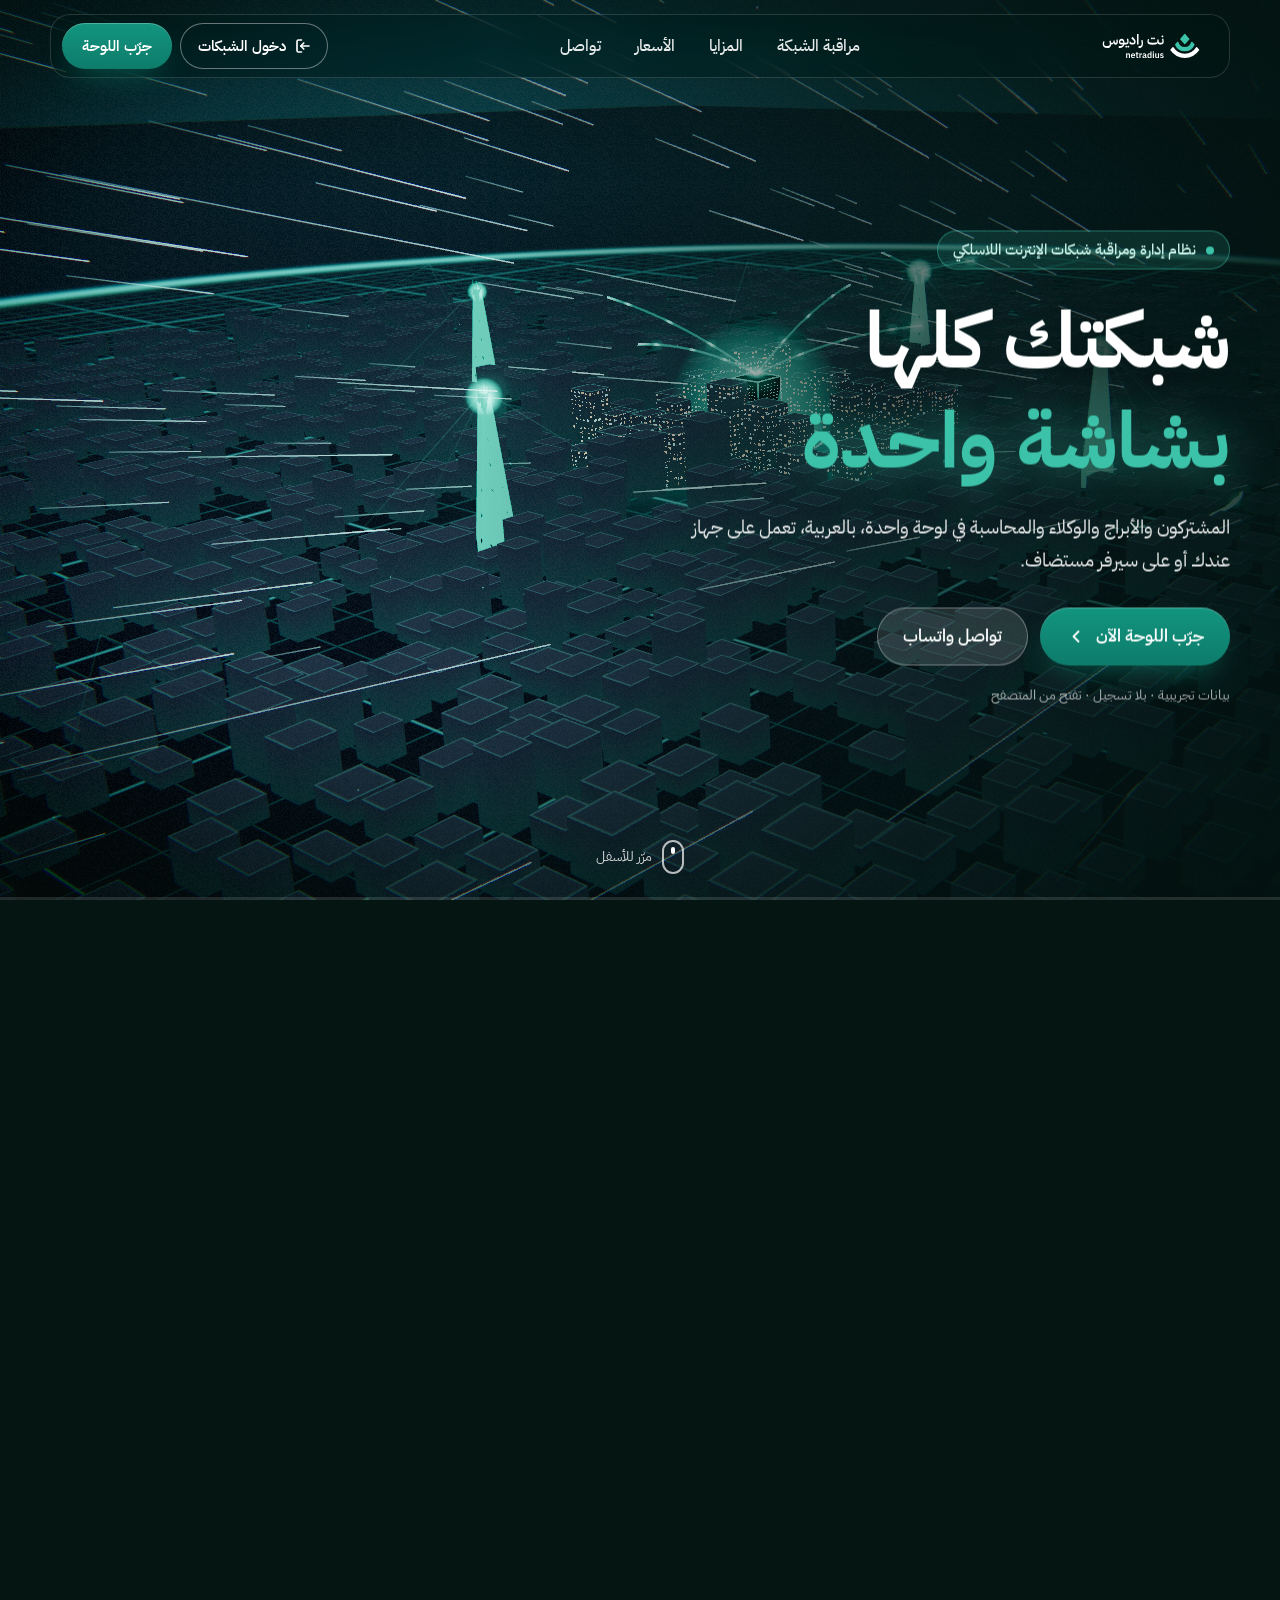
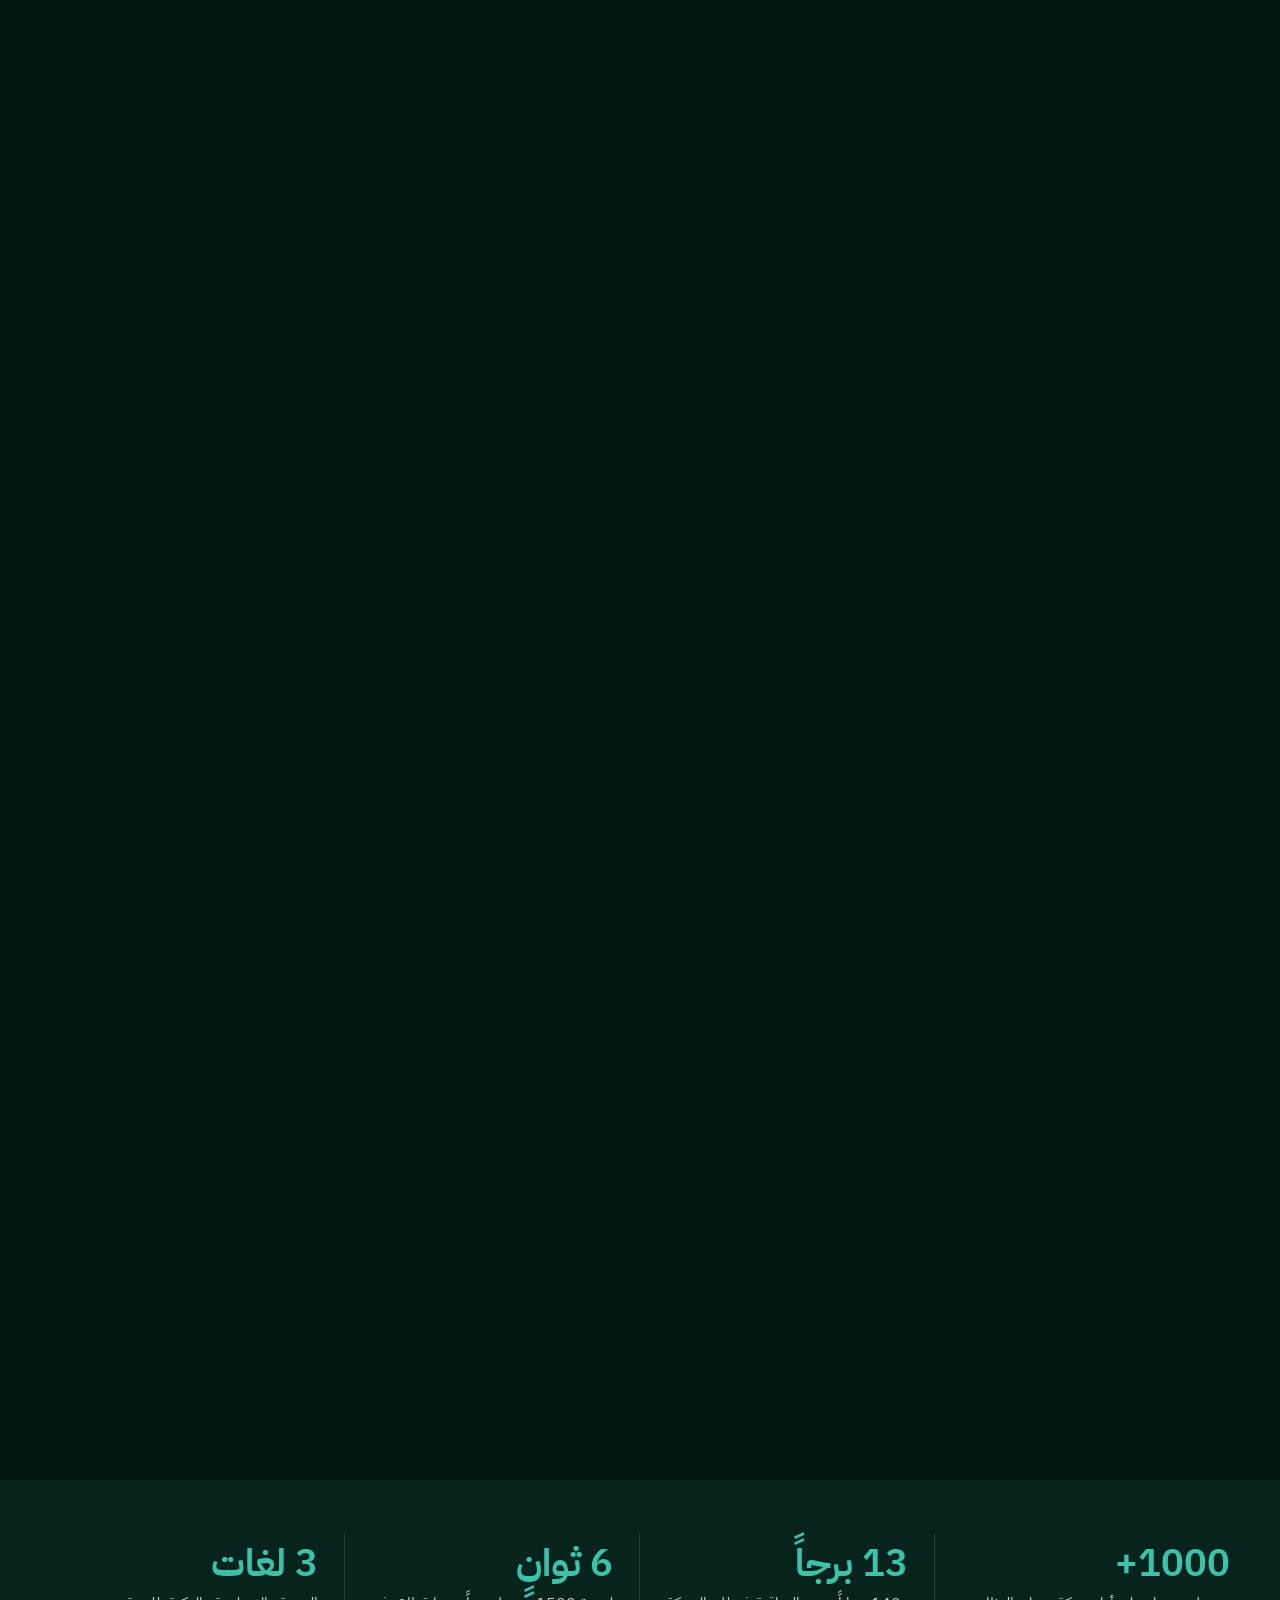
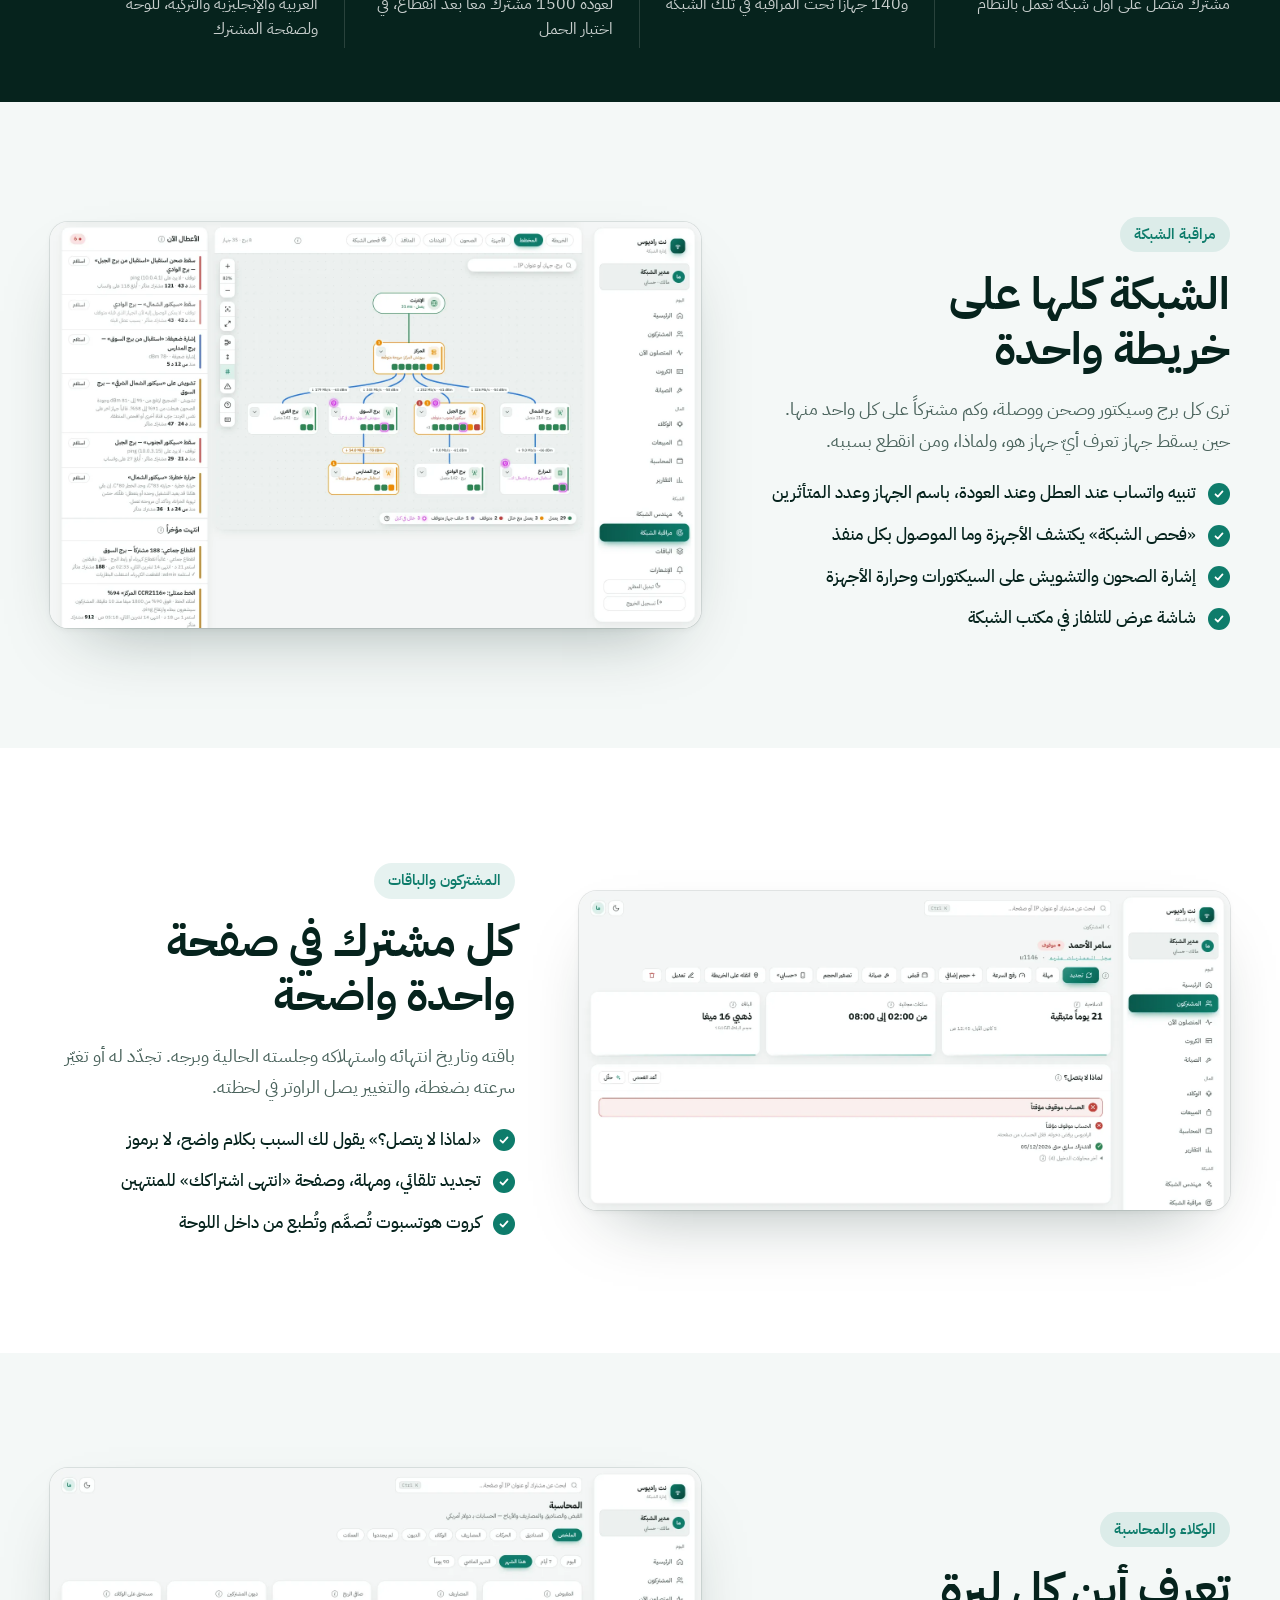
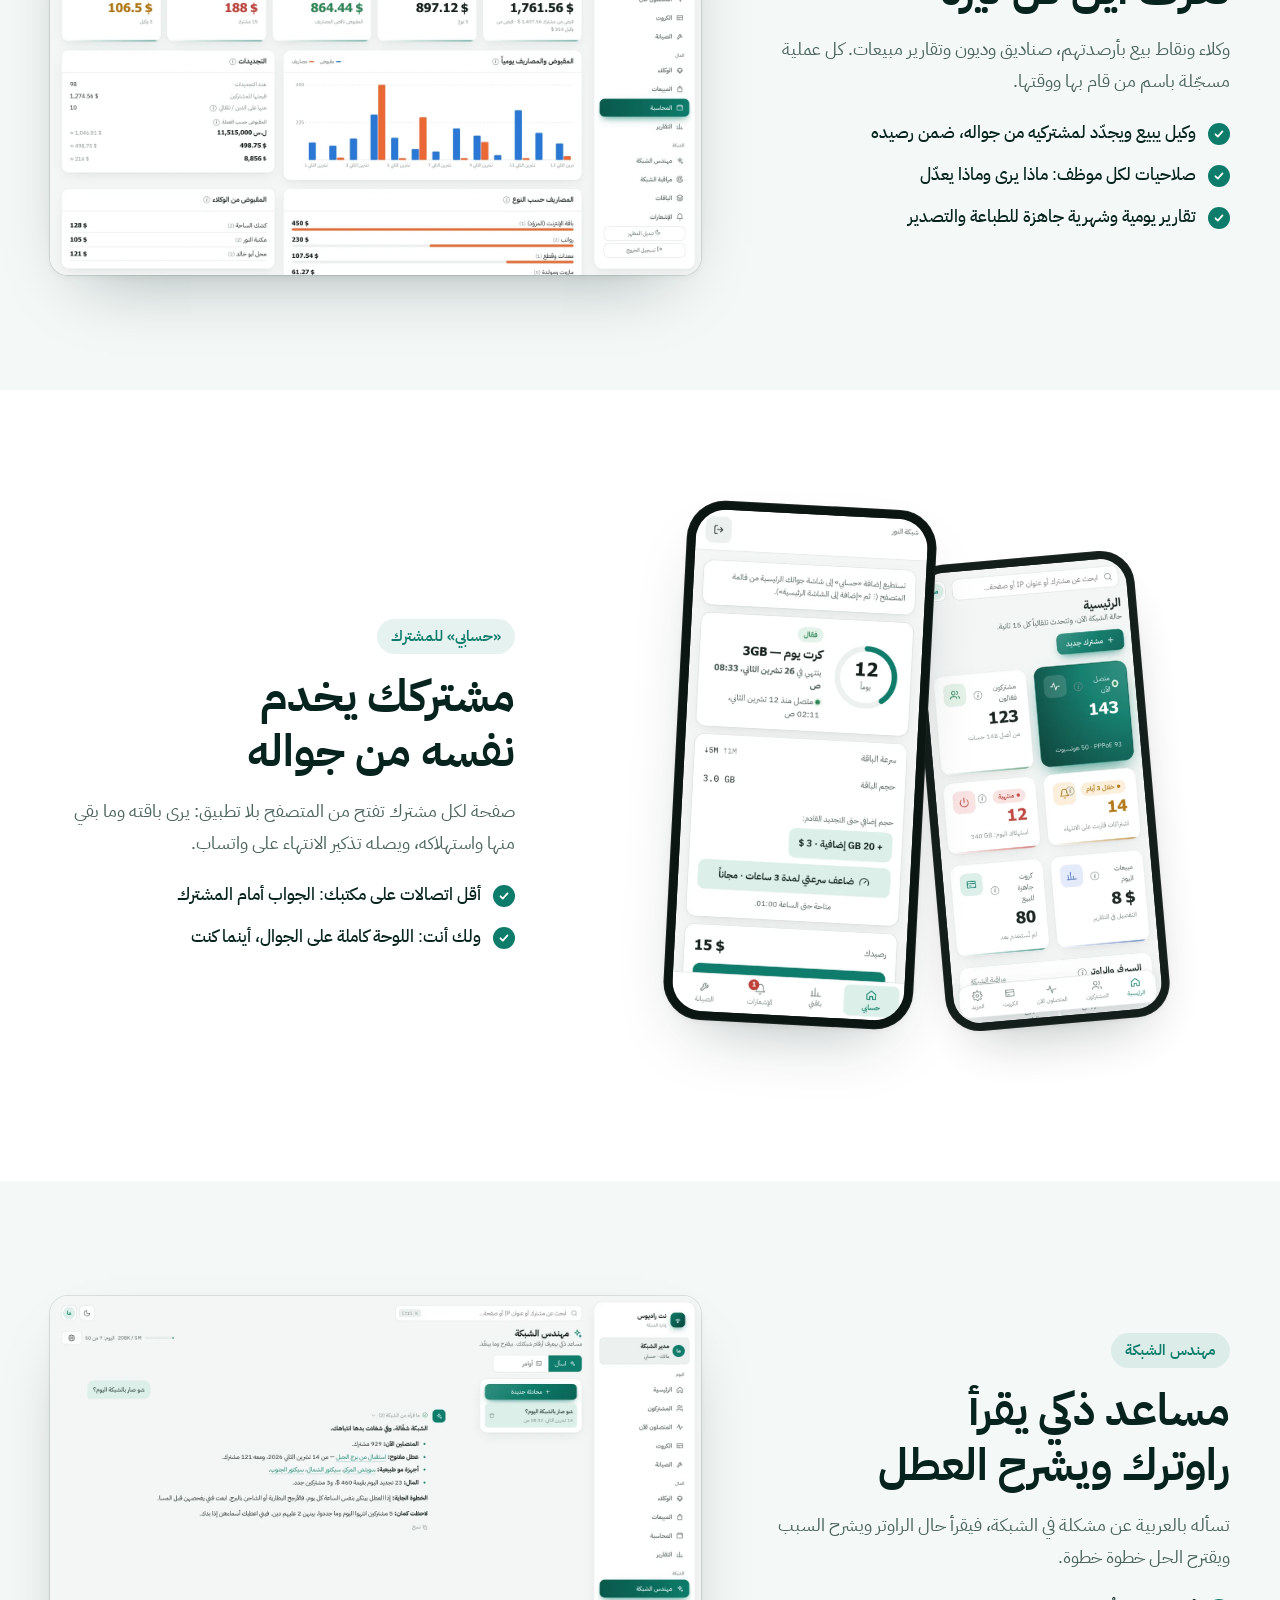
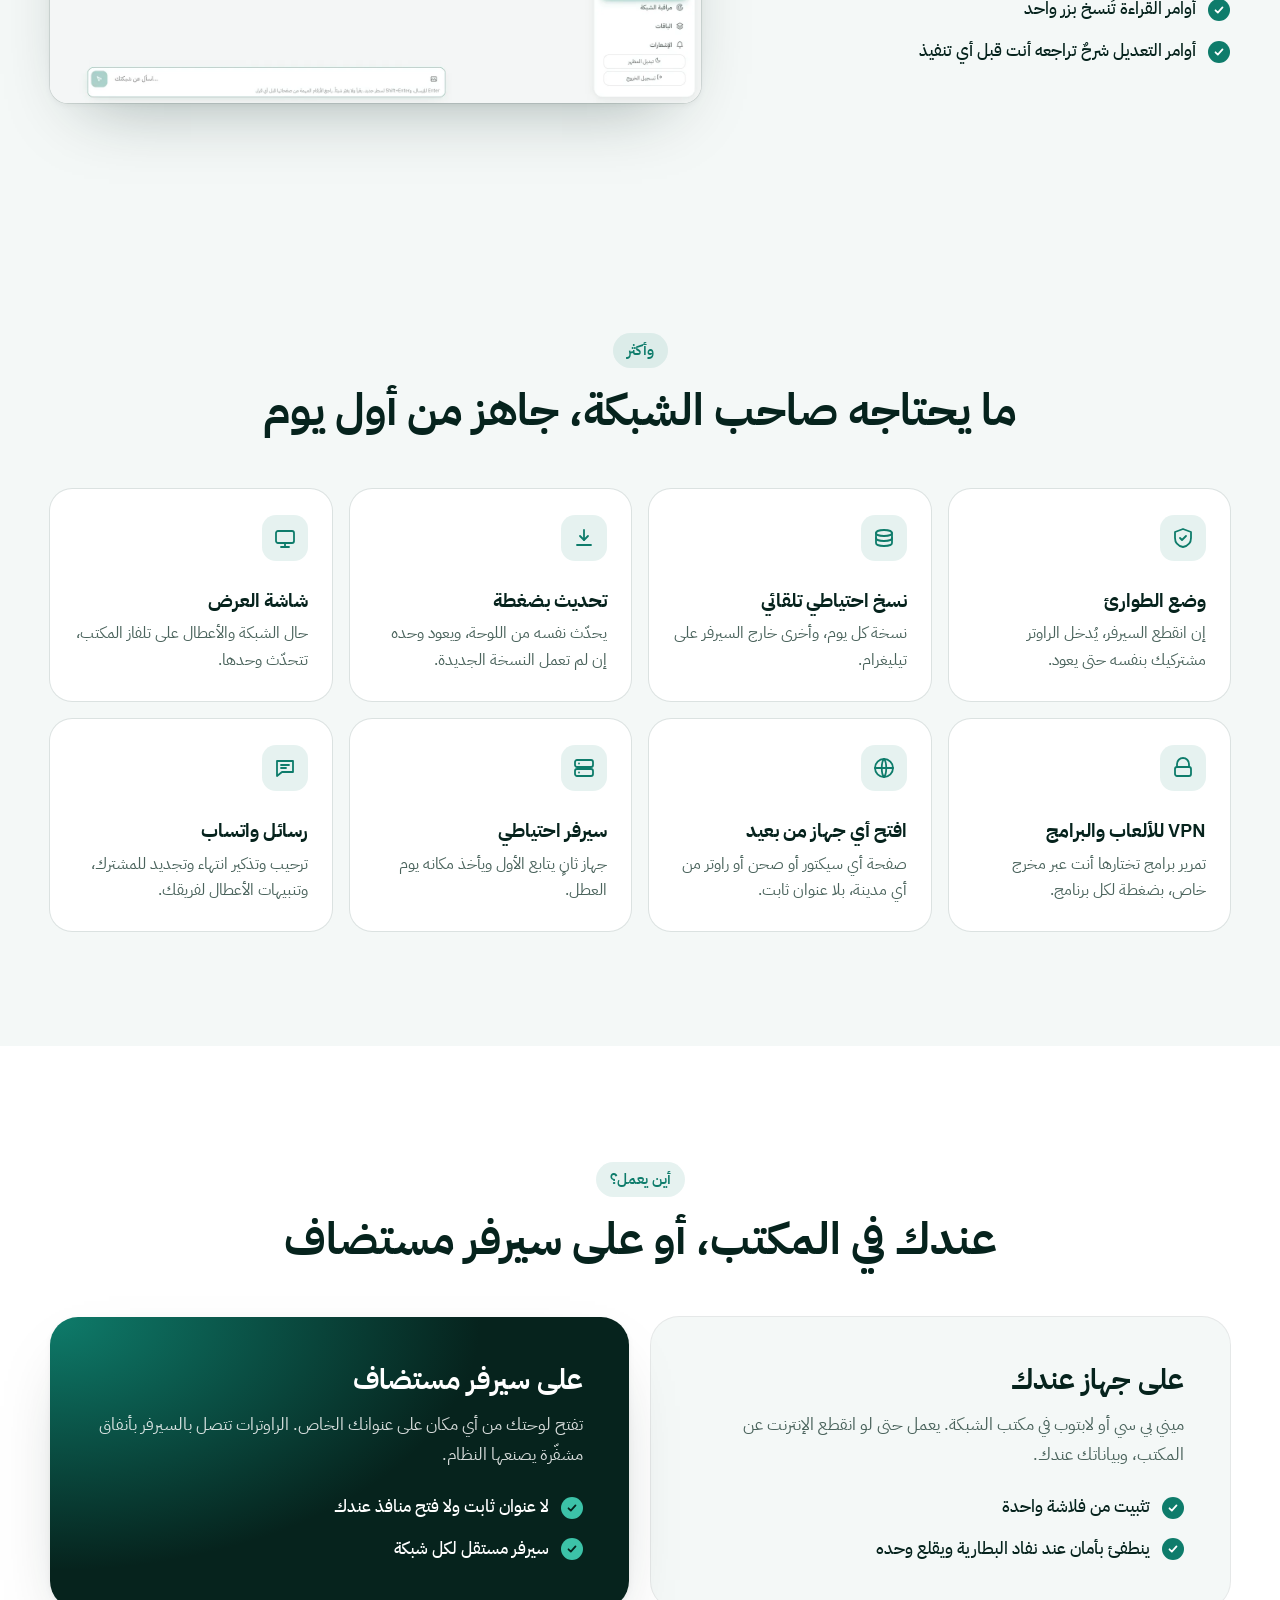
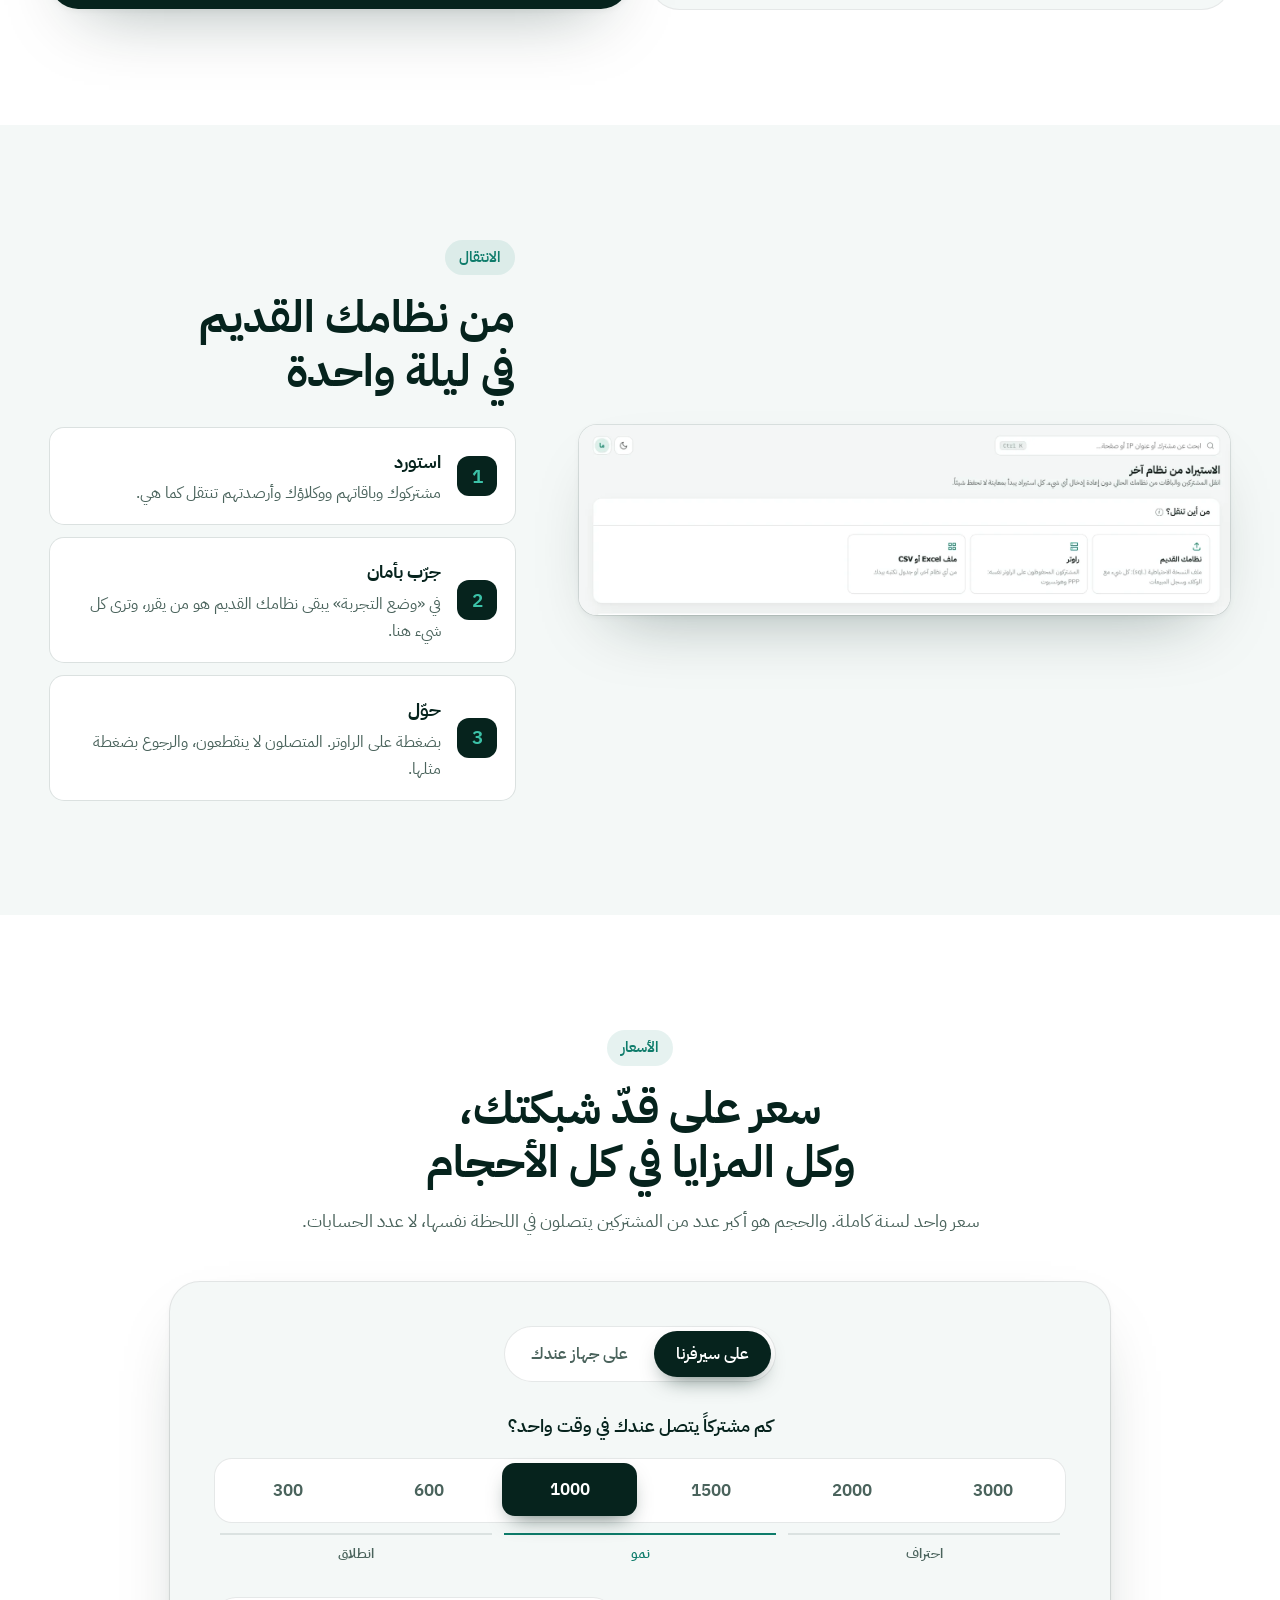
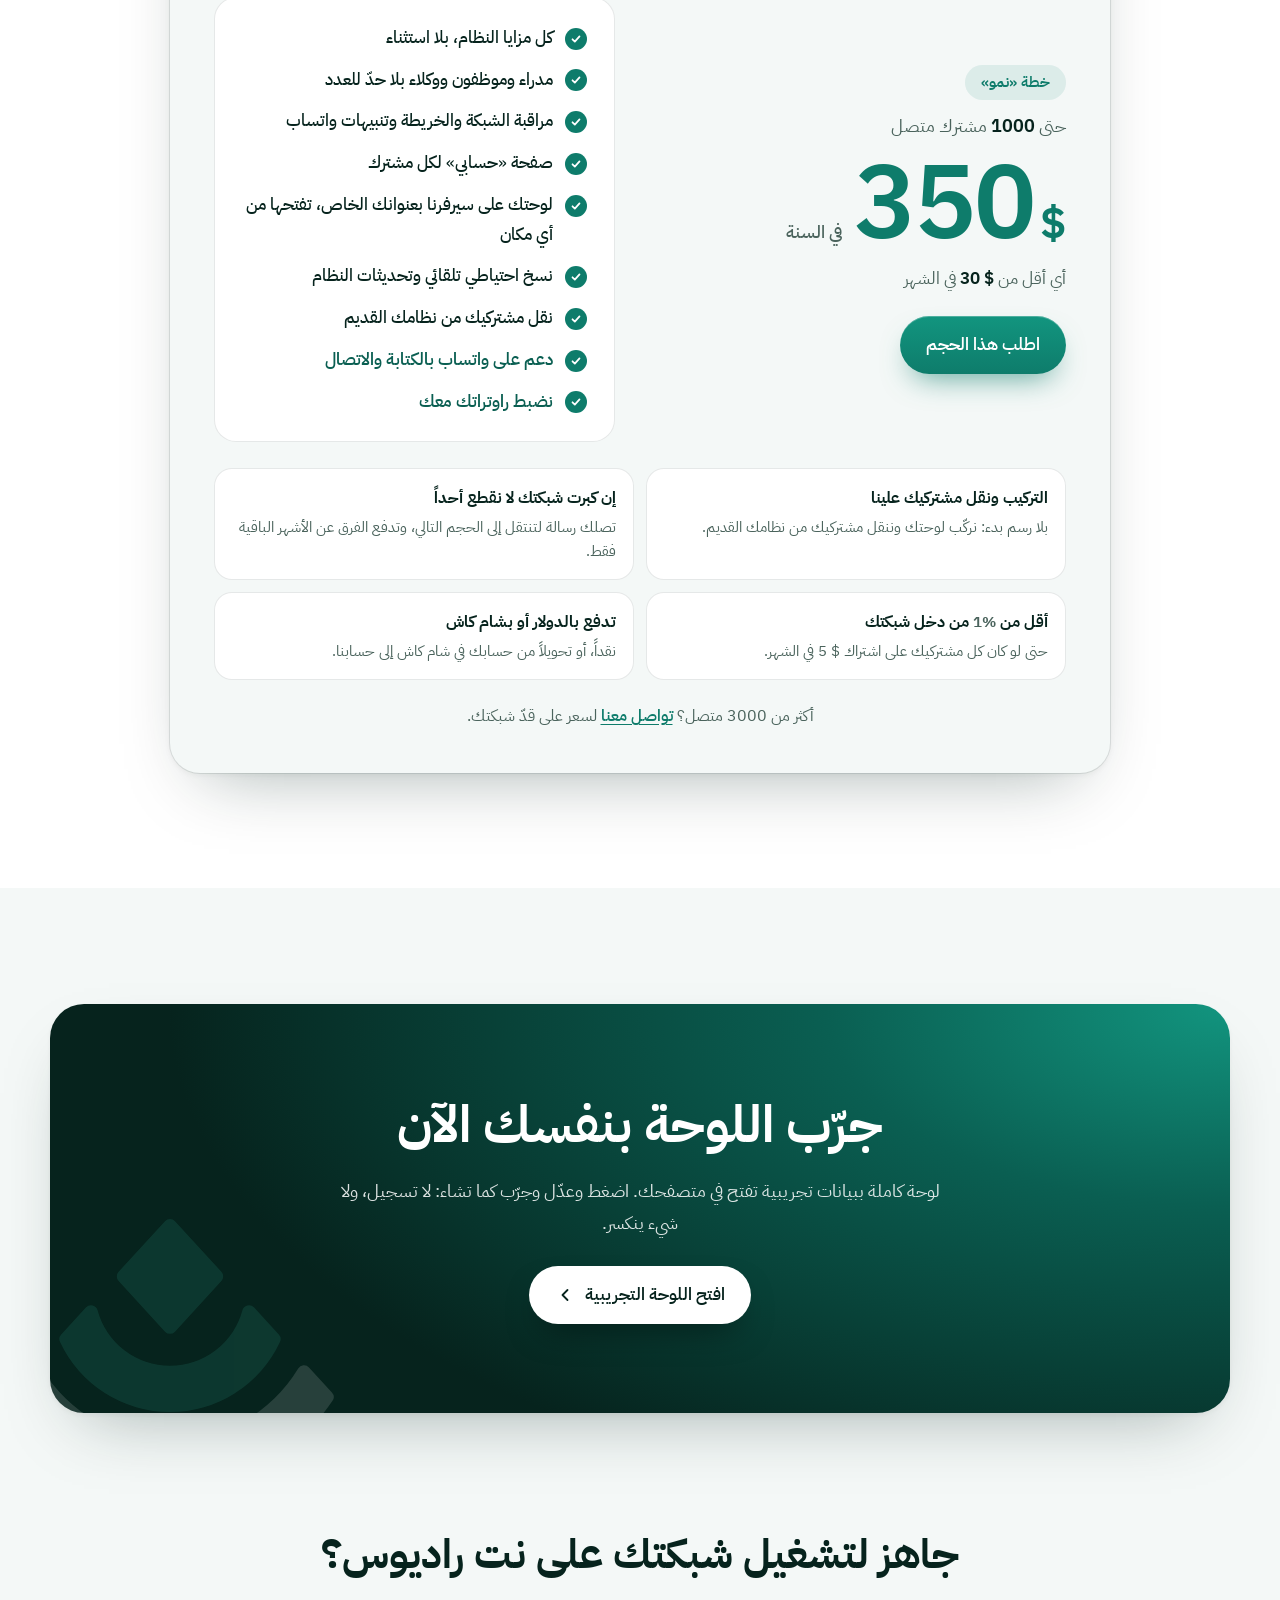
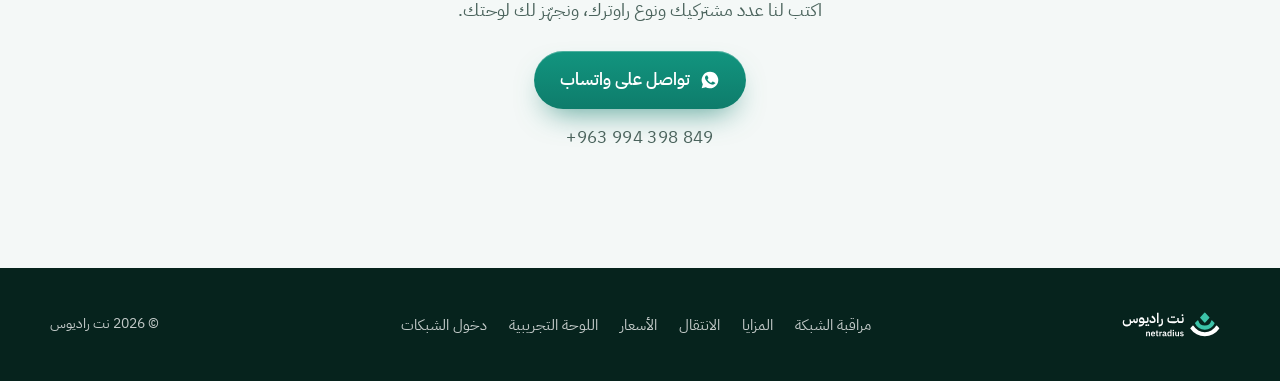
==== commit 3863f744: "الأسعار المدروسة: ثلاث خطط (انطلاق، نمو، احتراف)، سنوي فقط، وسعر للوحة على سيرفرنا وسعر على جهاز الز" ====
--- a/index.html
+++ b/index.html
@@ -252,38 +252,55 @@
     <div class="wrap">
       <div class="section-head reveal">
         <span class="eyebrow">الأسعار</span>
-        <h2>سعر واحد في السنة، حسب حجم شبكتك</h2>
-        <p class="section-sub">لوحتك على سيرفر مستضاف. الحجم هو عدد المشتركين المتصلين في اللحظة نفسها، لا عدد الحسابات. وكل المزايا في كل الأحجام.</p>
+        <h2>سعر على قدّ شبكتك، وكل المزايا في كل الأحجام</h2>
+        <p class="section-sub">سعر واحد لسنة كاملة. والحجم هو أكبر عدد من المشتركين يتصلون في اللحظة نفسها، لا عدد الحسابات.</p>
       </div>
       <div class="price-box reveal">
+        <div class="place" id="place" role="radiogroup" aria-label="أين تعمل لوحتك">
+          <button type="button" role="radio" aria-checked="true" data-place="online">على سيرفرنا</button>
+          <button type="button" role="radio" aria-checked="false" data-place="local">على جهاز عندك</button>
+        </div>
         <p class="sizes-label">كم مشتركاً يتصل عندك في وقت واحد؟</p>
         <div class="sizes" id="sizes" role="radiogroup" aria-label="عدد المشتركين المتصلين">
-          <button type="button" role="radio" aria-checked="false" data-users="300" data-price="100">300</button>
-          <button type="button" role="radio" aria-checked="false" data-users="650" data-price="150">650</button>
-          <button type="button" role="radio" aria-checked="true" data-users="1000" data-price="250">1000</button>
-          <button type="button" role="radio" aria-checked="false" data-users="1500" data-price="300">1500</button>
-          <button type="button" role="radio" aria-checked="false" data-users="2000" data-price="350">2000</button>
-          <button type="button" role="radio" aria-checked="false" data-users="2500" data-price="400">2500</button>
-          <button type="button" role="radio" aria-checked="false" data-users="3000" data-price="450">3000</button>
-        </div>
+          <button type="button" role="radio" aria-checked="false" data-users="300" data-online="150" data-local="150" data-plan="start">300</button>
+          <button type="button" role="radio" aria-checked="false" data-users="600" data-online="250" data-local="250" data-plan="start">600</button>
+          <button type="button" role="radio" aria-checked="true" data-users="1000" data-online="350" data-local="300" data-plan="grow">1000</button>
+          <button type="button" role="radio" aria-checked="false" data-users="1500" data-online="450" data-local="350" data-plan="grow">1500</button>
+          <button type="button" role="radio" aria-checked="false" data-users="2000" data-online="550" data-local="450" data-plan="pro">2000</button>
+          <button type="button" role="radio" aria-checked="false" data-users="3000" data-online="700" data-local="550" data-plan="pro">3000</button>
+        </div>
+        <div class="plan-bands" aria-hidden="true"><span data-plan="start">انطلاق</span><span data-plan="grow">نمو</span><span data-plan="pro">احتراف</span></div>
         <div class="price-main">
           <div class="price-side">
+            <span class="plan-name">خطة «<b id="pPlan">نمو</b>»</span>
             <span class="price-label">حتى <b class="ltr" id="pUsers">1000</b> مشترك متصل</span>
-            <div class="price-num"><span class="ltr"><b id="pPrice">250</b><i>$</i></span><small>في السنة</small></div>
-            <span class="price-month">أي أقل من <b class="ltr"><span id="pMonth">21</span> $</b> في الشهر</span>
+            <div class="price-num"><span class="ltr"><b id="pPrice">350</b><i>$</i></span><small>في السنة</small></div>
+            <span class="price-month" id="pSub">أي أقل من <b class="ltr">30 $</b> في الشهر</span>
             <a class="btn btn-primary" id="pBtn" href="https://wa.me/963994398849" target="_blank" rel="noopener">اطلب هذا الحجم</a>
           </div>
           <ul class="ticks price-list">
-            <li>لوحتك على الإنترنت بعنوانك الخاص، تفتحها من أي مكان</li>
             <li>كل مزايا النظام، بلا استثناء</li>
             <li>مدراء وموظفون ووكلاء بلا حدّ للعدد</li>
             <li>مراقبة الشبكة والخريطة وتنبيهات واتساب</li>
             <li>صفحة «حسابي» لكل مشترك</li>
+            <li class="at" data-place="online">لوحتك على سيرفرنا بعنوانك الخاص، تفتحها من أي مكان</li>
+            <li class="at" data-place="local">لوحتك على جهاز عندك وبياناتك معك، وتفتحها من أي مكان</li>
             <li>نسخ احتياطي تلقائي وتحديثات النظام</li>
-            <li>استيراد مشتركيك من نظامك القديم</li>
+            <li>نقل مشتركيك من نظامك القديم</li>
+            <li class="for" data-plan="start">دعم على واتساب بالكتابة</li>
+            <li class="for" data-plan="grow">دعم على واتساب بالكتابة والاتصال</li>
+            <li class="for" data-plan="grow">نضبط راوتراتك معك</li>
+            <li class="for" data-plan="pro">أولوية في الدعم، بالكتابة والاتصال</li>
+            <li class="for" data-plan="pro">نضبط راوتراتك معك، ونكون معك ليلة النقل</li>
           </ul>
         </div>
-        <p class="price-note">السعر لسنة كاملة على سيرفر مستضاف، ومعه السيرفر والنسخ الاحتياطي والتحديثات. أكثر من <span class="ltr">3000</span> متصل، أو تريده على جهاز عندك؟ <a href="https://wa.me/963994398849" target="_blank" rel="noopener">تواصل معنا</a>.</p>
+        <div class="price-facts">
+          <div><b>التركيب ونقل مشتركيك علينا</b><span>بلا رسم بدء: نركّب لوحتك وننقل مشتركيك من نظامك القديم.</span></div>
+          <div><b>إن كبرت شبكتك لا نقطع أحداً</b><span>تصلك رسالة لتنتقل إلى الحجم التالي، وتدفع الفرق عن الأشهر الباقية فقط.</span></div>
+          <div><b>أقل من <span class="ltr">1%</span> من دخل شبكتك</b><span>حتى لو كان كل مشتركيك على اشتراك <span class="ltr">5 $</span> في الشهر.</span></div>
+          <div><b>تدفع بالدولار أو بشام كاش</b><span>نقداً، أو تحويلاً من حسابك في شام كاش إلى حسابنا.</span></div>
+        </div>
+        <p class="price-note">أكثر من <span class="ltr">3000</span> متصل؟ <a href="https://wa.me/963994398849" target="_blank" rel="noopener">تواصل معنا</a> لسعر على قدّ شبكتك.</p>
       </div>
     </div>
   </section>
--- a/css/style.css
+++ b/css/style.css
@@ -188,13 +188,21 @@
 .pricing { padding: clamp(70px, 9vw, 130px) 0; background: #fff; }
 .section-sub { margin-top: 14px; color: var(--muted); font-size: 18px; }
 .price-box { margin: 46px auto 0; max-width: 940px; border-radius: 30px; padding: clamp(24px, 4vw, 44px); background: var(--paper); box-shadow: 0 0 0 1px var(--line), var(--shadow); }
+.place { display: flex; width: max-content; max-width: 100%; margin: 0 auto 28px; padding: 5px; gap: 4px; border-radius: 999px; background: #fff; box-shadow: inset 0 0 0 1px var(--line); }
+.place button { font: inherit; font-weight: 600; font-size: 16px; padding: 9px 22px; border: 0; border-radius: 999px; background: transparent; color: var(--muted); cursor: pointer; display: inline-flex; align-items: center; gap: 8px; white-space: nowrap; transition: background .25s, color .25s, box-shadow .25s; }
+.place button:hover { color: var(--ink); }
+.place button[aria-checked="true"] { background: var(--ink); color: #fff; box-shadow: 0 10px 22px -10px rgba(6, 35, 29, .7); }
 .sizes-label { text-align: center; font-weight: 600; font-size: 18px; }
-.sizes { display: grid; grid-template-columns: repeat(7, 1fr); gap: 6px; margin-top: 16px; padding: 6px; border-radius: 18px; background: #fff; box-shadow: inset 0 0 0 1px var(--line); direction: ltr; }
+.sizes { display: grid; grid-template-columns: repeat(6, 1fr); gap: 6px; margin-top: 16px; padding: 6px; border-radius: 18px; background: #fff; box-shadow: inset 0 0 0 1px var(--line); direction: ltr; }
 .sizes button { font: inherit; font-weight: 600; font-size: 17px; font-feature-settings: 'tnum'; padding: 12px 4px; border: 0; border-radius: 13px; background: transparent; color: var(--muted); cursor: pointer; transition: background .25s, color .25s, transform .25s var(--ease), box-shadow .25s; }
 .sizes button:hover { color: var(--ink); background: rgba(14, 124, 107, .08); }
 .sizes button[aria-checked="true"] { background: var(--ink); color: #fff; box-shadow: 0 10px 22px -10px rgba(6, 35, 29, .7); transform: translateY(-1px); }
+.plan-bands { display: grid; grid-template-columns: repeat(3, 1fr); gap: 12px; margin-top: 10px; padding-inline: 6px; direction: ltr; }
+.plan-bands span { text-align: center; font-size: 14px; font-weight: 600; color: var(--muted); padding-top: 7px; border-top: 2px solid var(--line); transition: color .25s, border-color .25s; }
+.plan-bands span.on { color: var(--teal); border-top-color: var(--teal); }
 .price-main { display: grid; grid-template-columns: minmax(0, 1fr) minmax(0, 1fr); gap: clamp(22px, 4vw, 50px); align-items: center; margin-top: 30px; }
 .price-side { display: grid; gap: 10px; justify-items: start; }
+.plan-name { font-size: 15px; font-weight: 600; color: var(--teal); background: rgba(14, 124, 107, .1); padding: 4px 16px; border-radius: 999px; }
 .price-label { font-size: 18px; color: var(--muted); }
 .price-label b { color: var(--ink); }
 .price-num { display: flex; align-items: baseline; gap: 12px; line-height: 1; }
@@ -205,16 +213,27 @@
 .price-month b { color: var(--ink); }
 .price-side .btn { margin-top: 12px; }
 .price-list { margin: 0; padding: 26px 28px; border-radius: 22px; background: #fff; box-shadow: inset 0 0 0 1px var(--line); }
-.price-note { margin-top: 26px; text-align: center; color: var(--muted); font-size: 15.5px; }
+.price-list li.for, .price-list li.at { display: none; }
+.price-list li.at.on { display: block; }
+.price-list li.for.on { display: block; color: var(--teal-deep); font-weight: 600; }
+.price-facts { display: grid; grid-template-columns: repeat(2, minmax(0, 1fr)); gap: 12px; margin-top: 26px; }
+.price-facts div { display: grid; align-content: start; gap: 4px; padding: 16px 18px; border-radius: 18px; background: #fff; box-shadow: inset 0 0 0 1px var(--line); }
+.price-facts b { font-size: 16px; }
+.price-facts span { color: var(--muted); font-size: 14.5px; line-height: 1.65; }
+.price-note { margin-top: 22px; text-align: center; color: var(--muted); font-size: 15.5px; }
 .price-note a { color: var(--teal); font-weight: 600; text-decoration: underline; text-underline-offset: 3px; }
 .pricing + .demo { padding-top: clamp(70px, 9vw, 120px); }
 @media (max-width: 760px) {
-  .sizes { grid-template-columns: repeat(4, 1fr); }
-  .sizes button { padding: 11px 2px; font-size: 16px; }
+  .place button { padding: 9px 16px; font-size: 15px; }
+  .sizes { gap: 3px; padding: 4px; }
+  .sizes button { padding: 11px 0; font-size: 14.5px; }
+  .plan-bands { gap: 6px; padding-inline: 4px; }
+  .plan-bands span { font-size: 13px; }
   .price-main { grid-template-columns: 1fr; }
   .price-side { justify-items: center; text-align: center; }
   .price-num { justify-content: center; }
   .price-list { padding: 20px; }
+  .price-facts { grid-template-columns: 1fr; }
 }
 
 /* ---------- التجربة والتواصل ---------- */
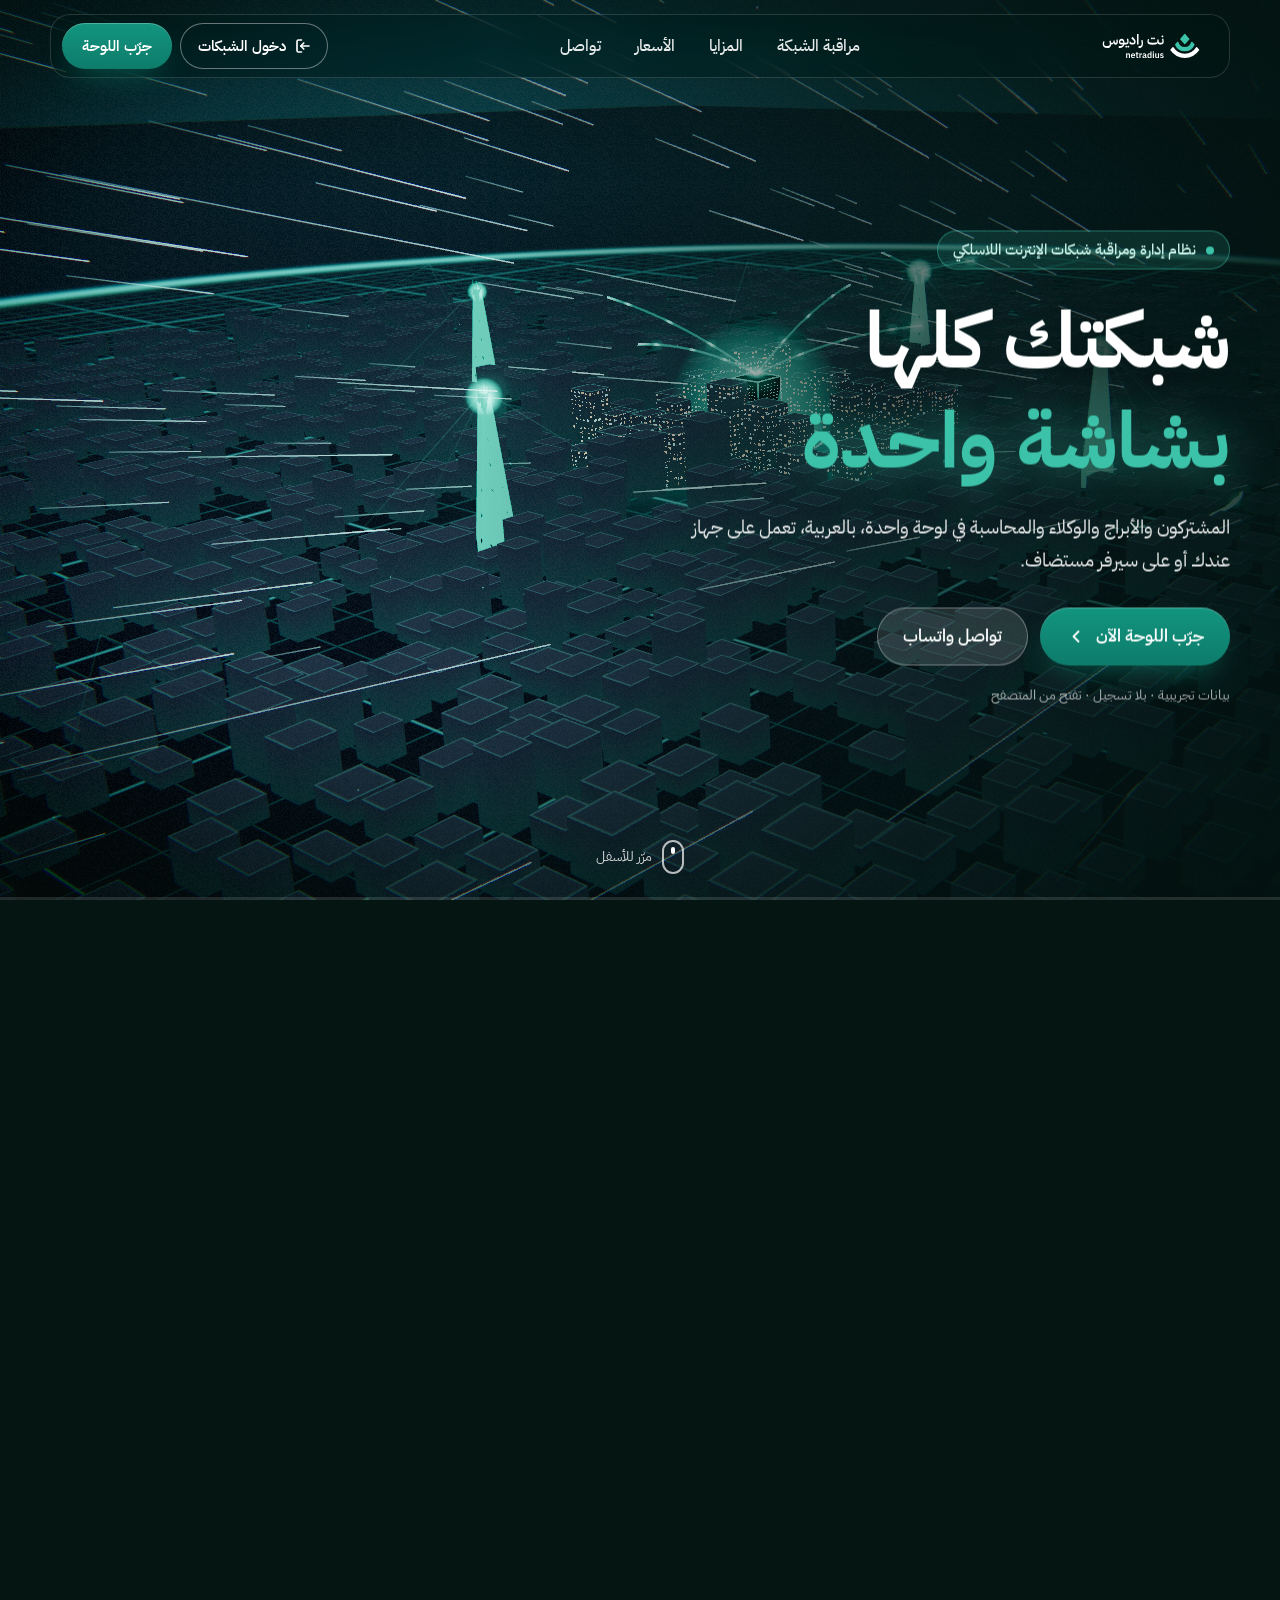
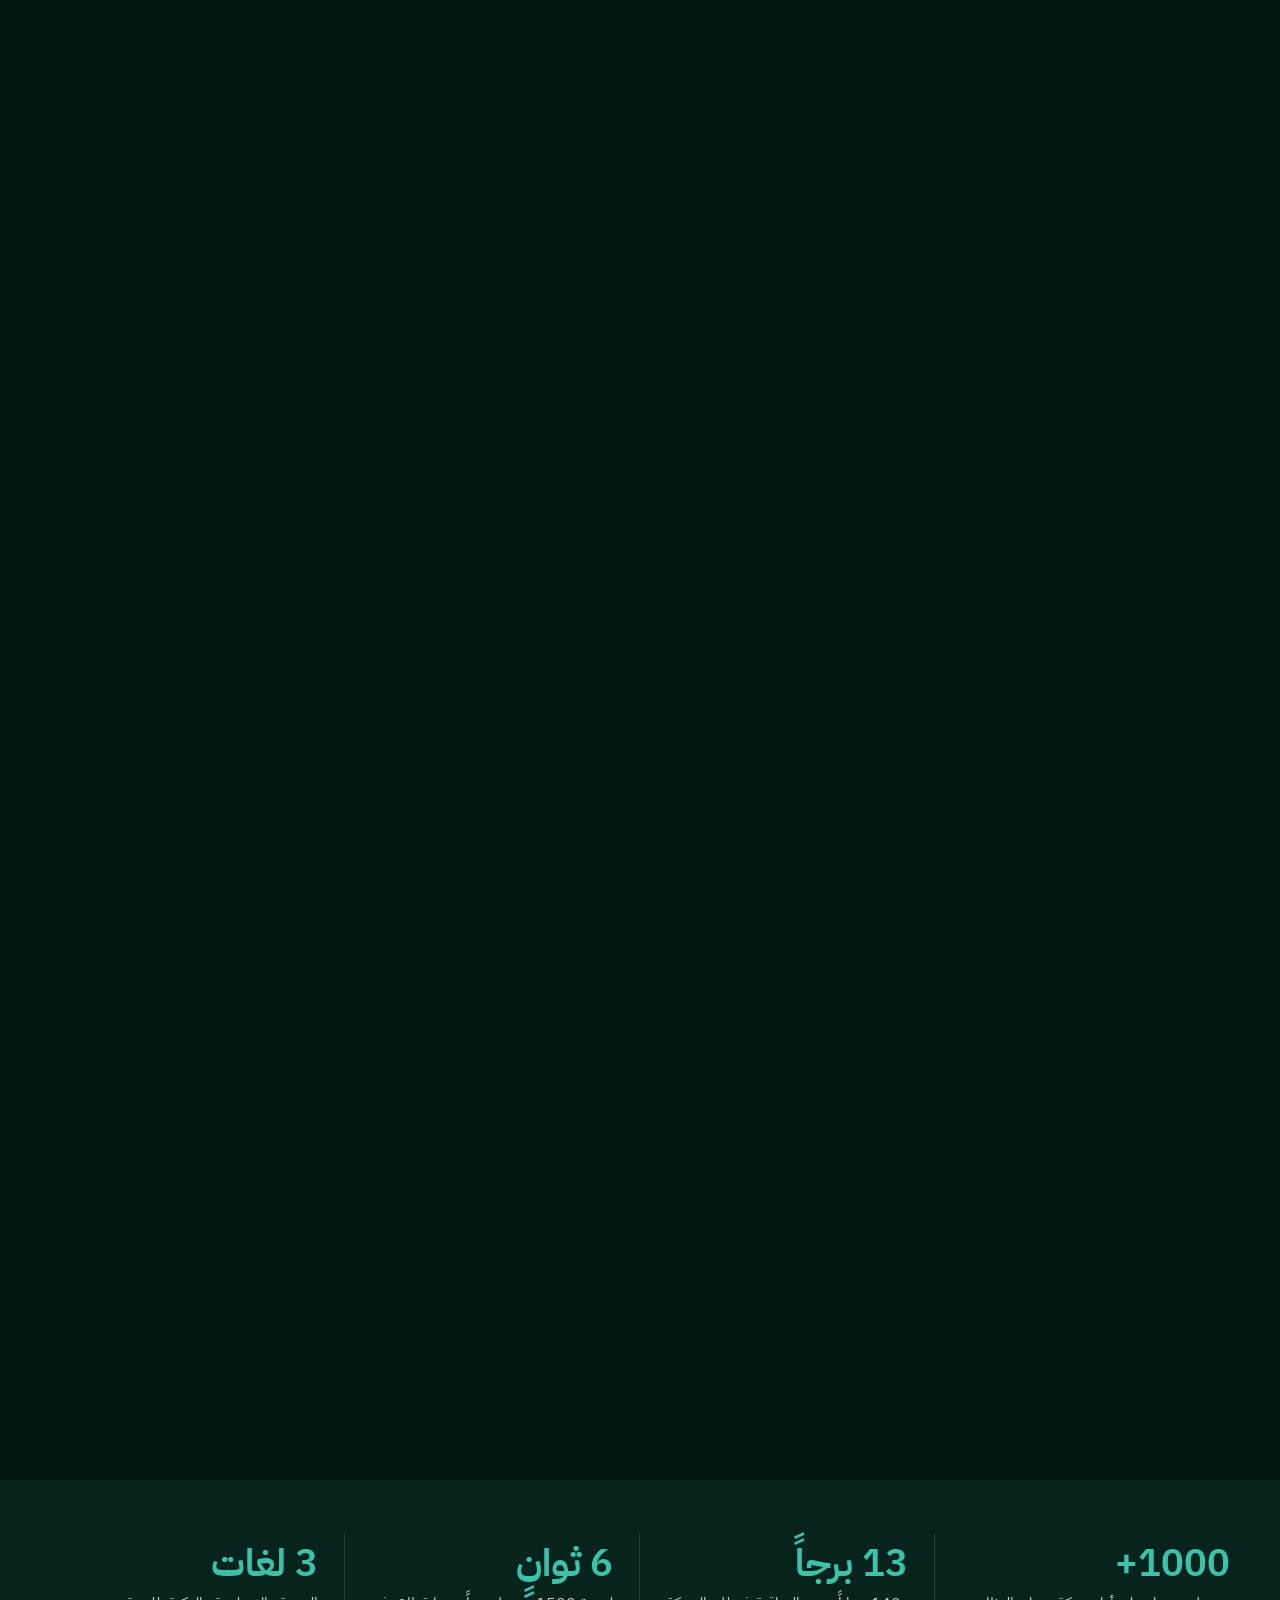
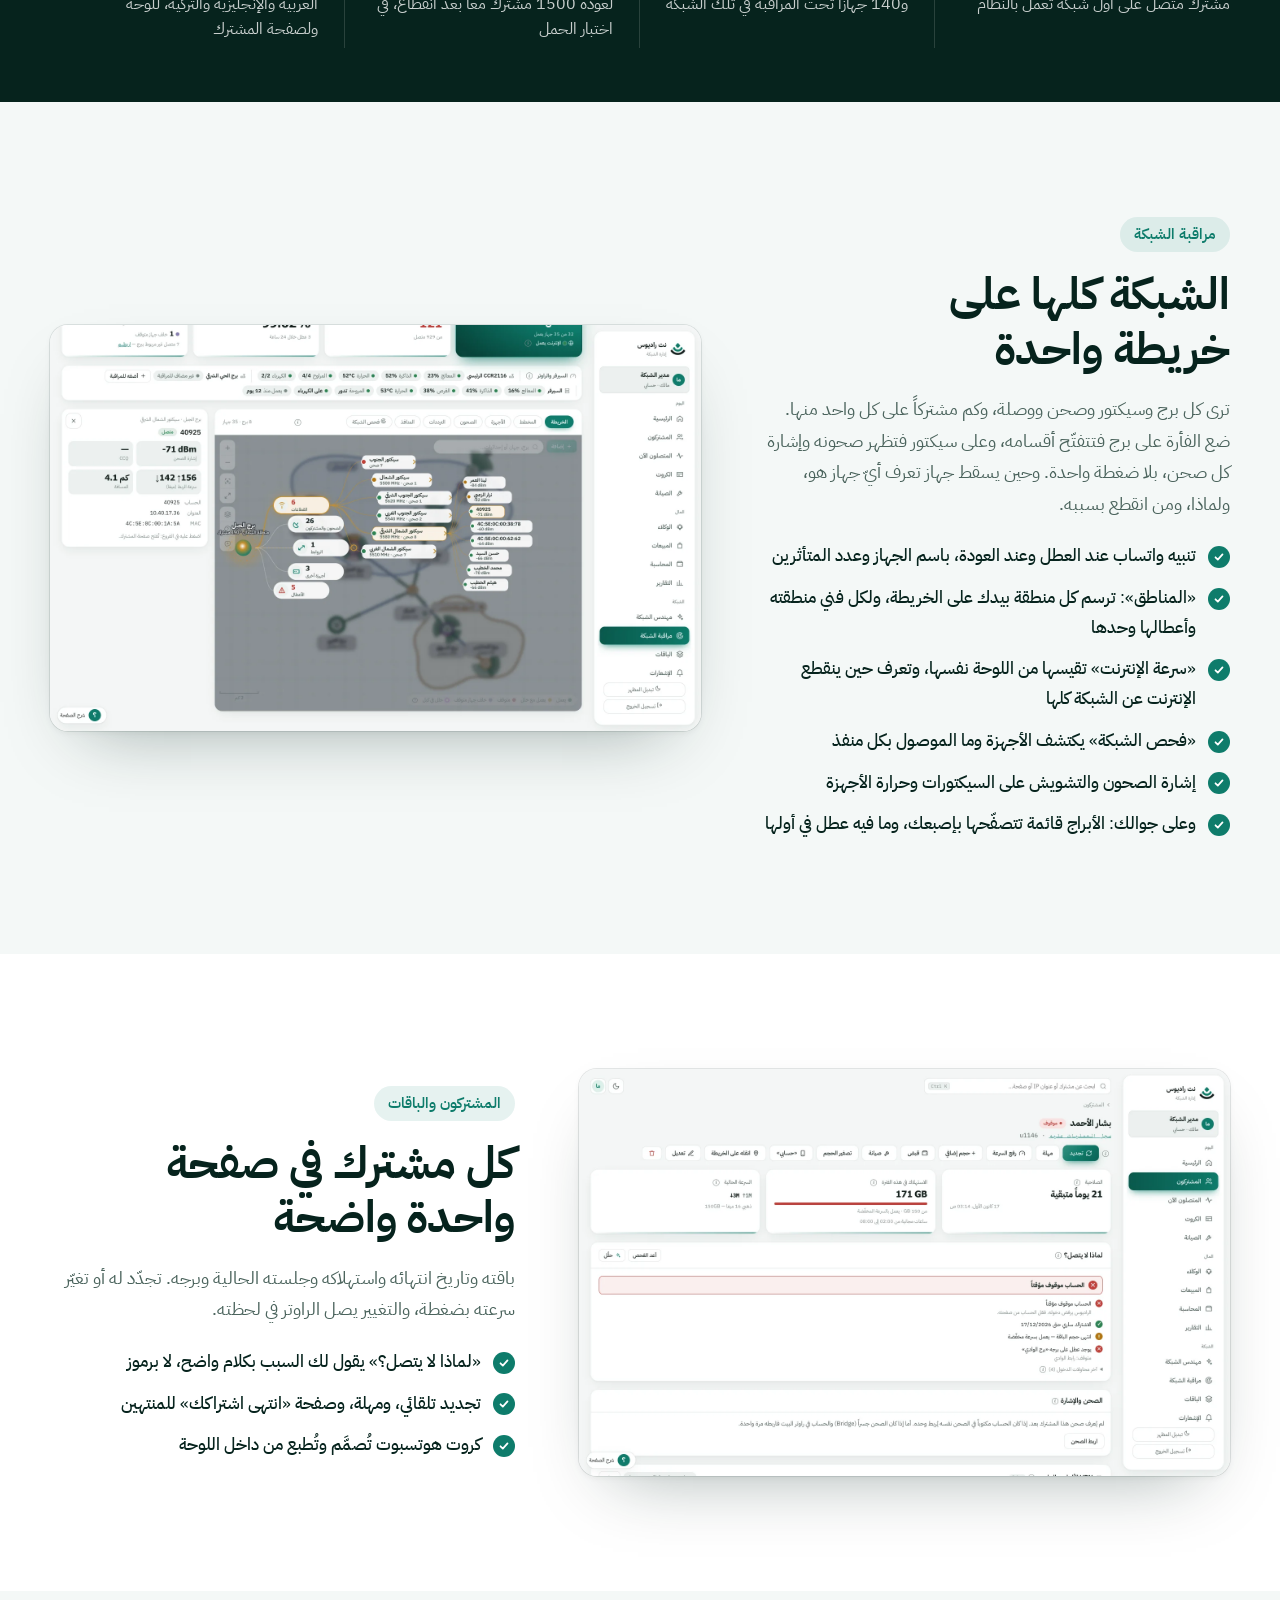
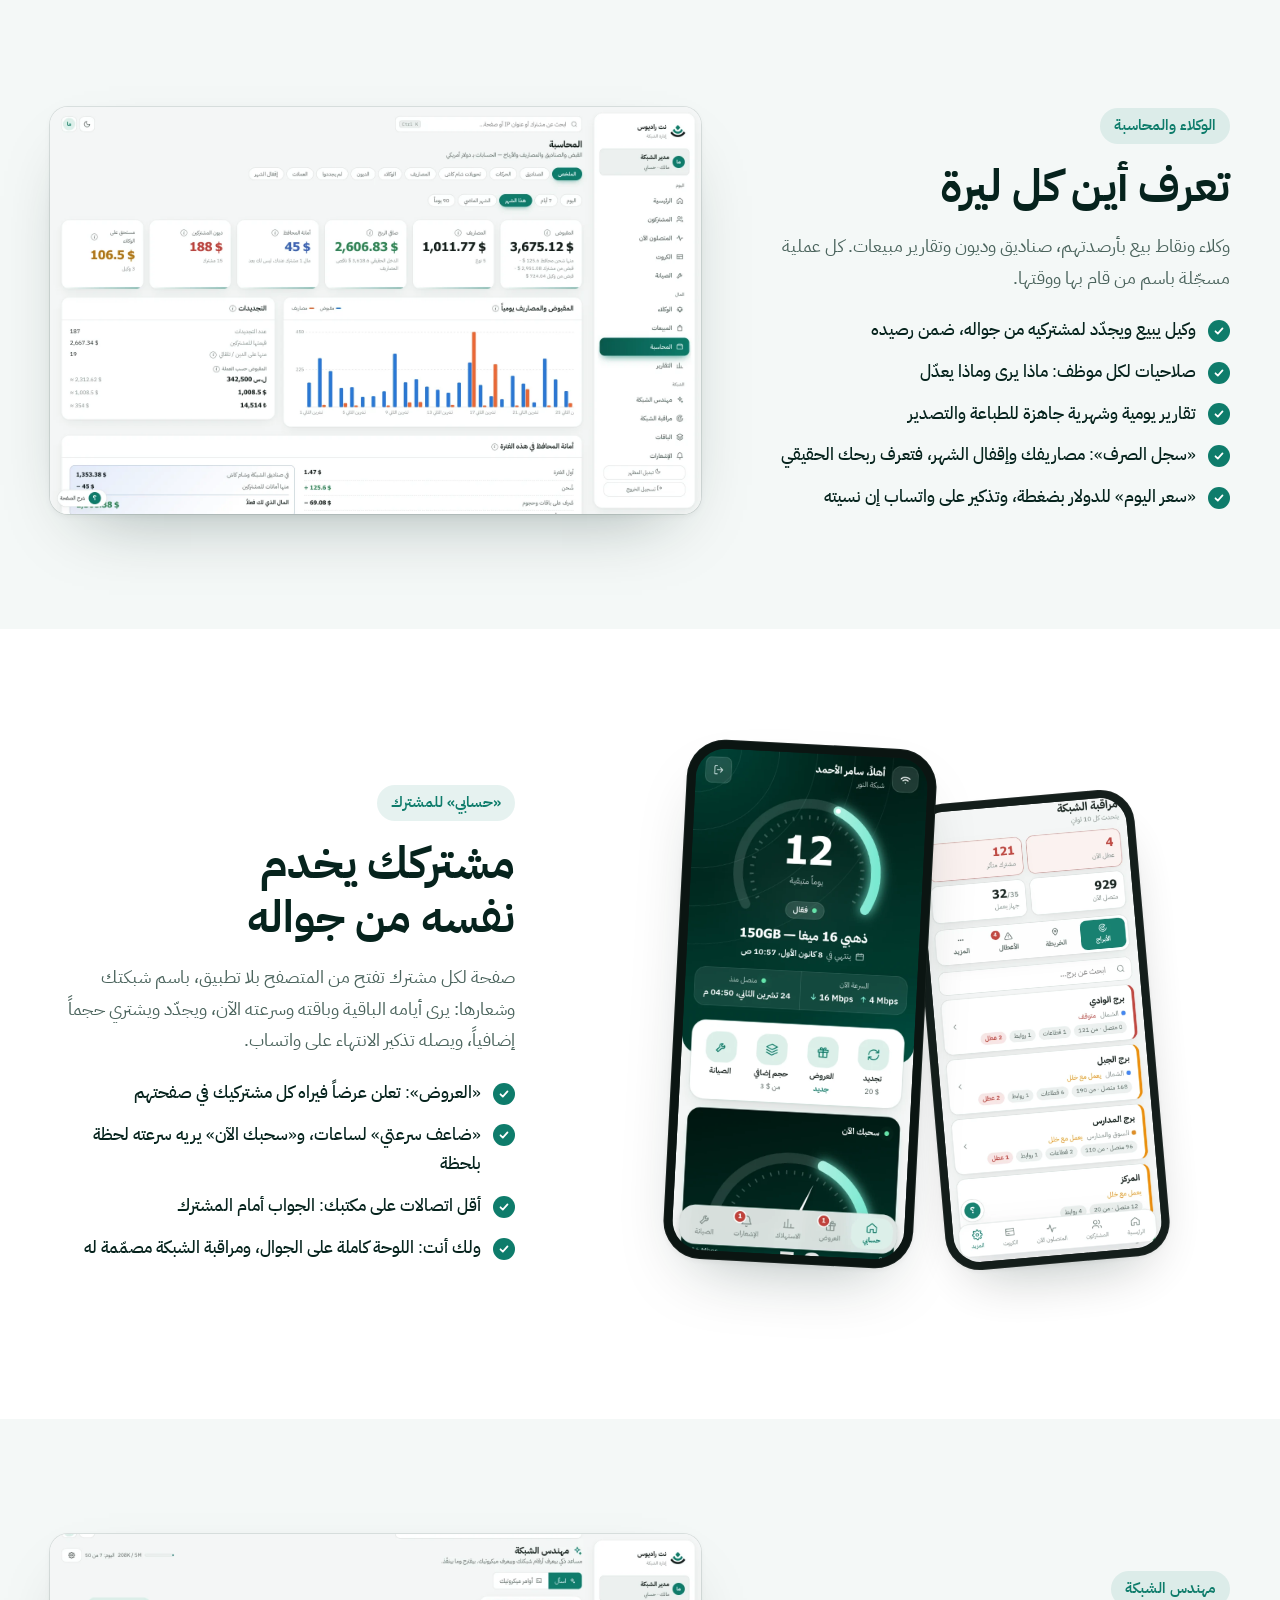
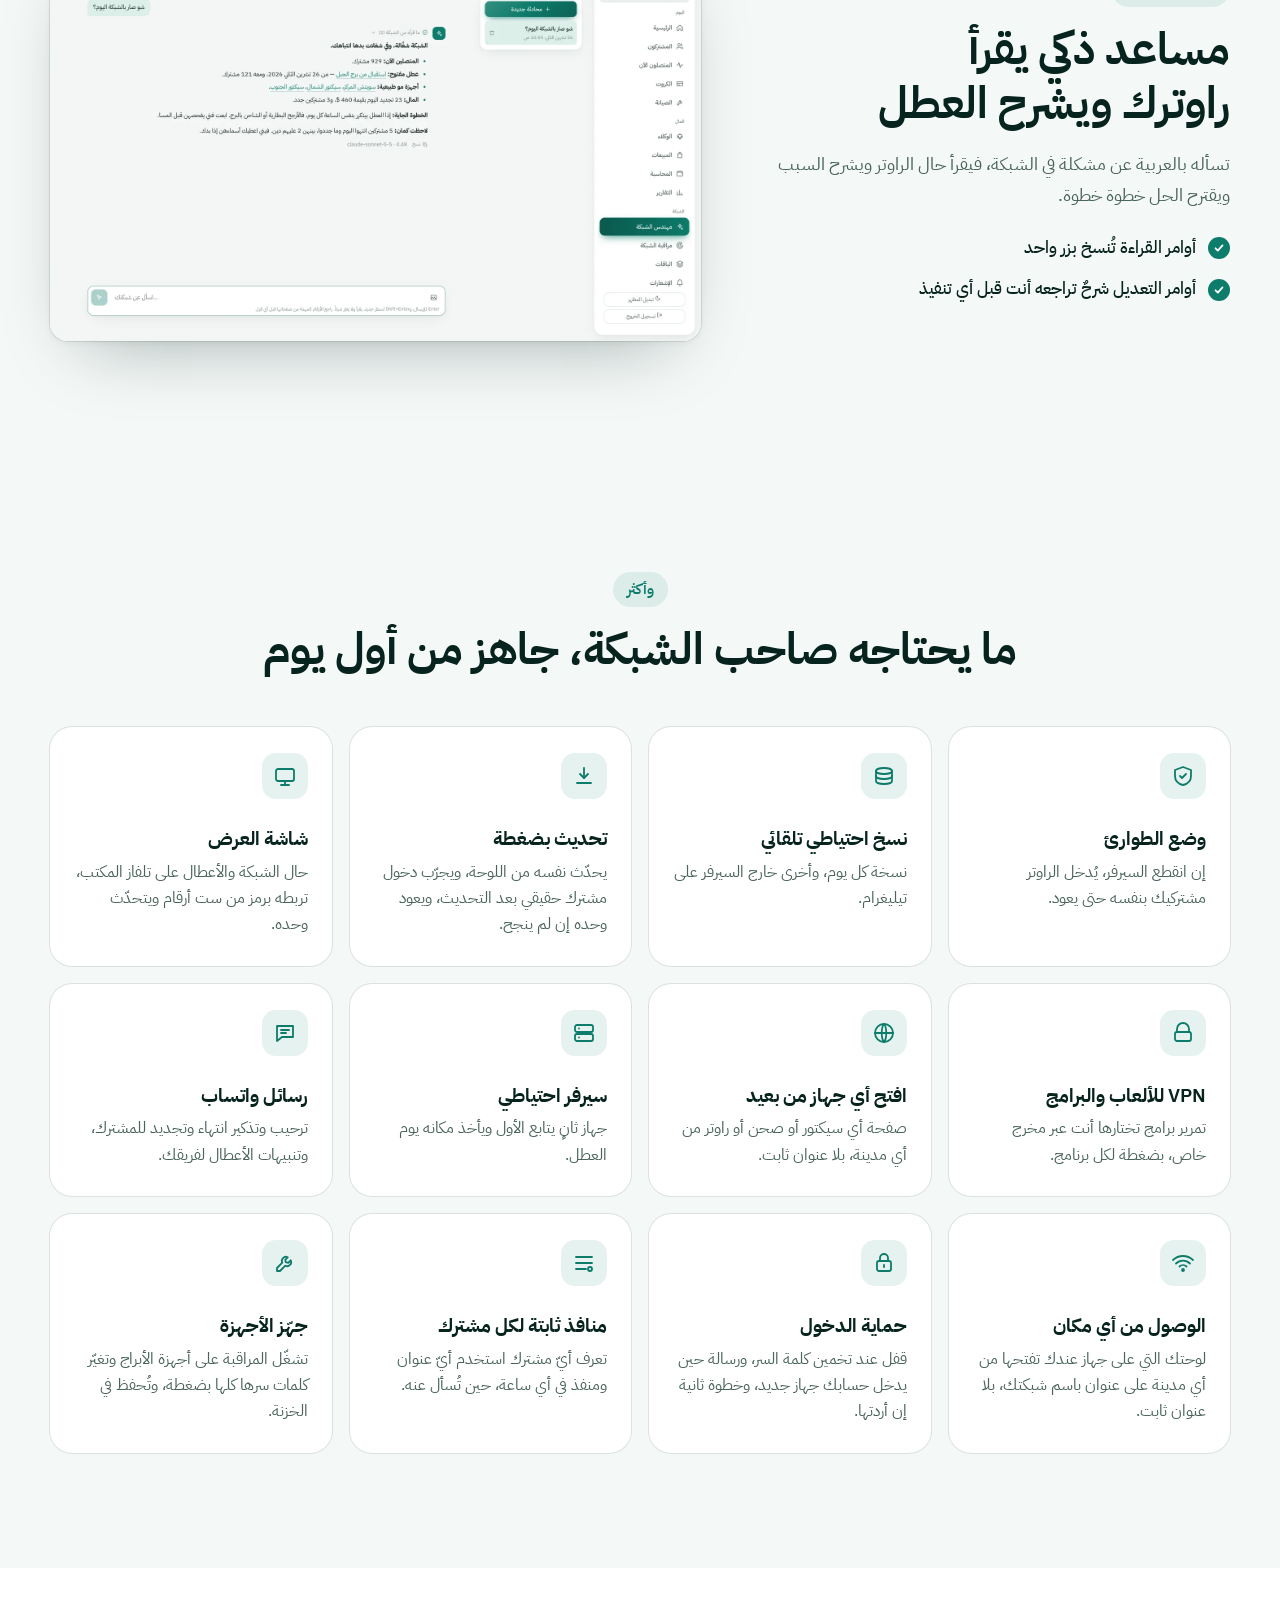
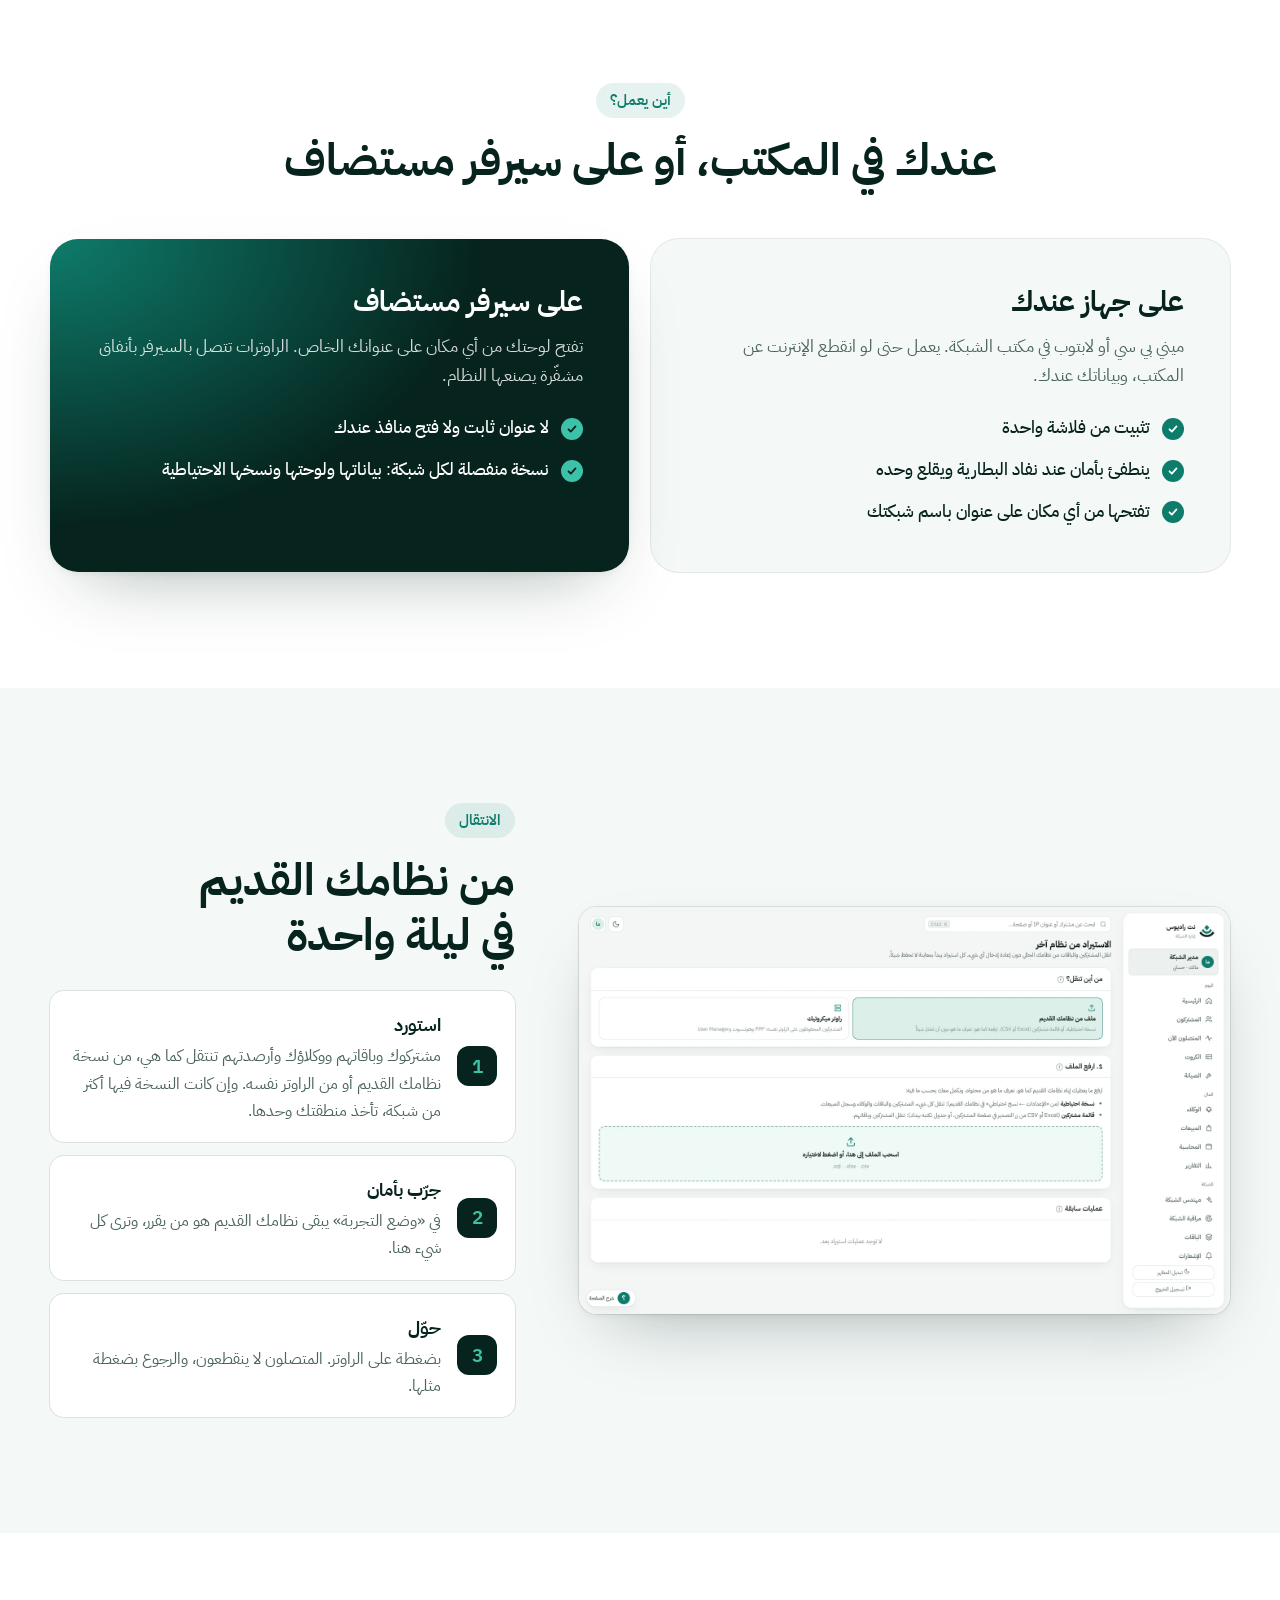
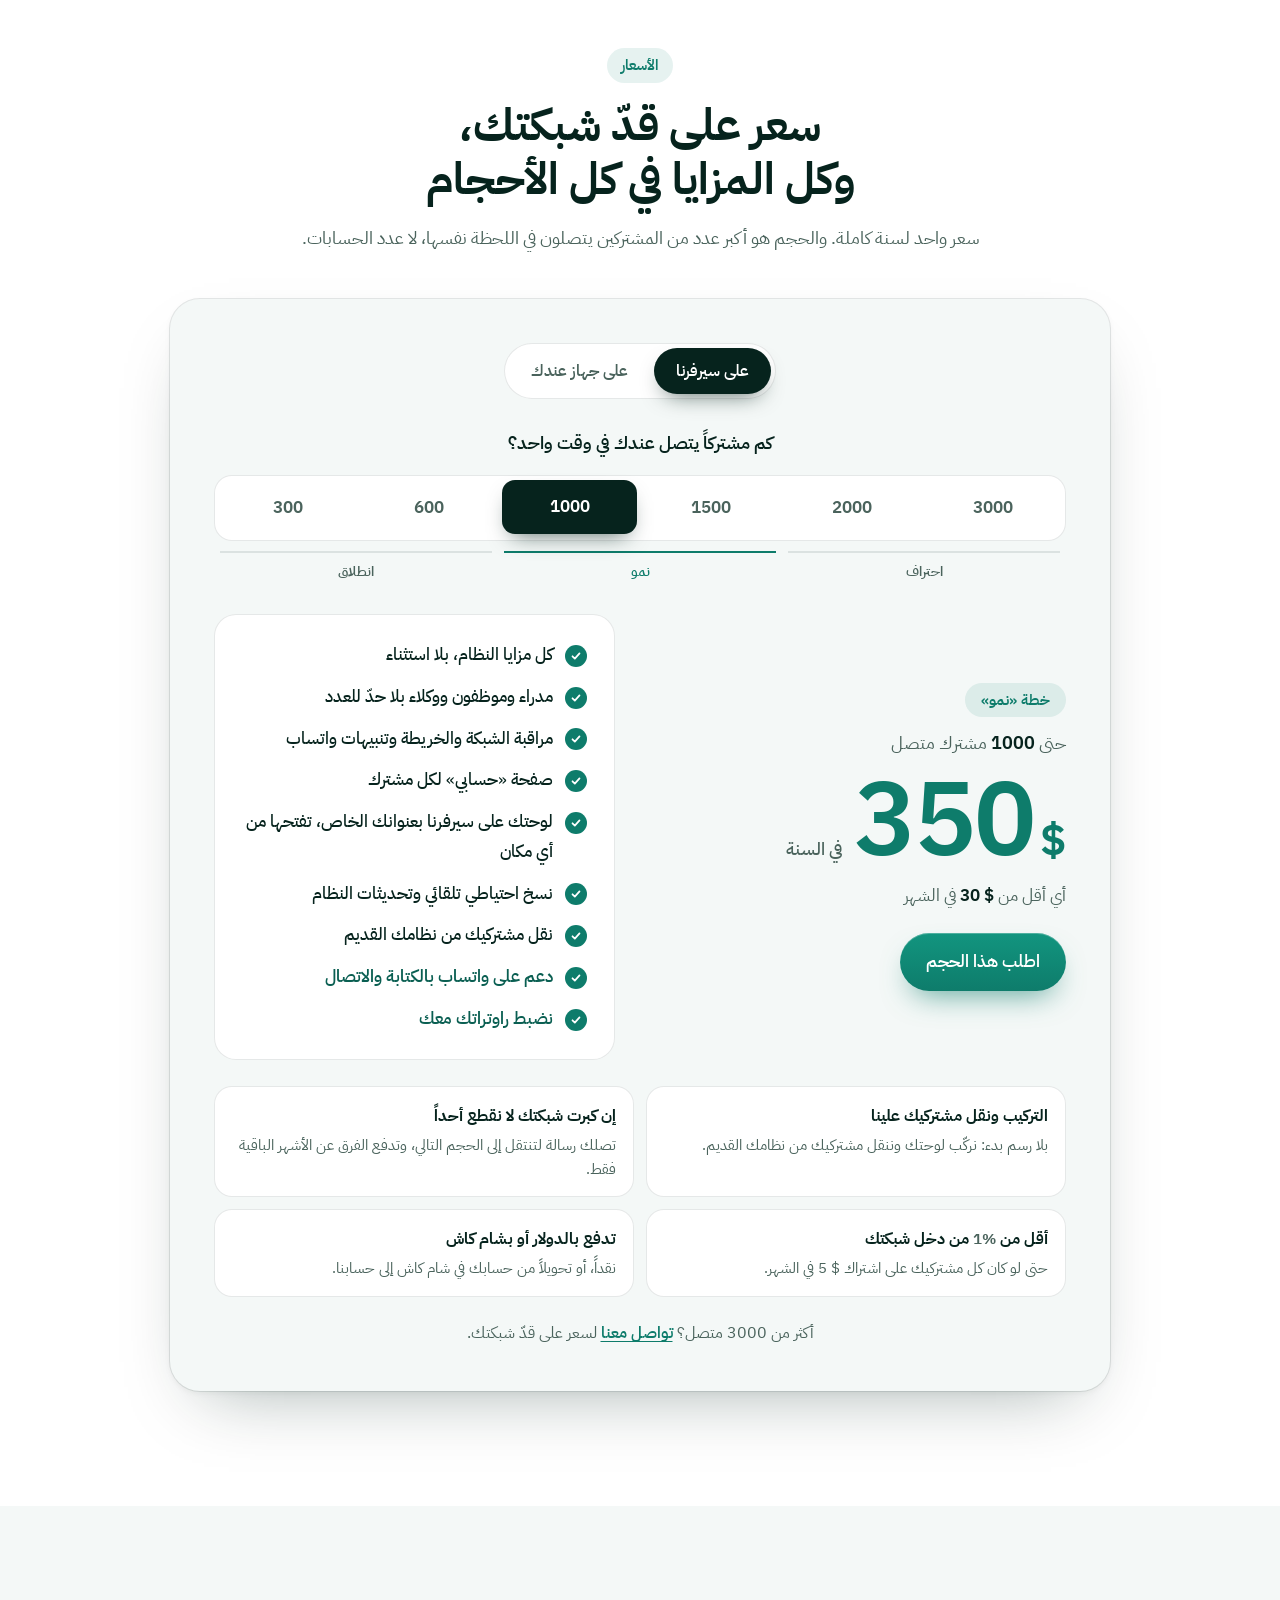
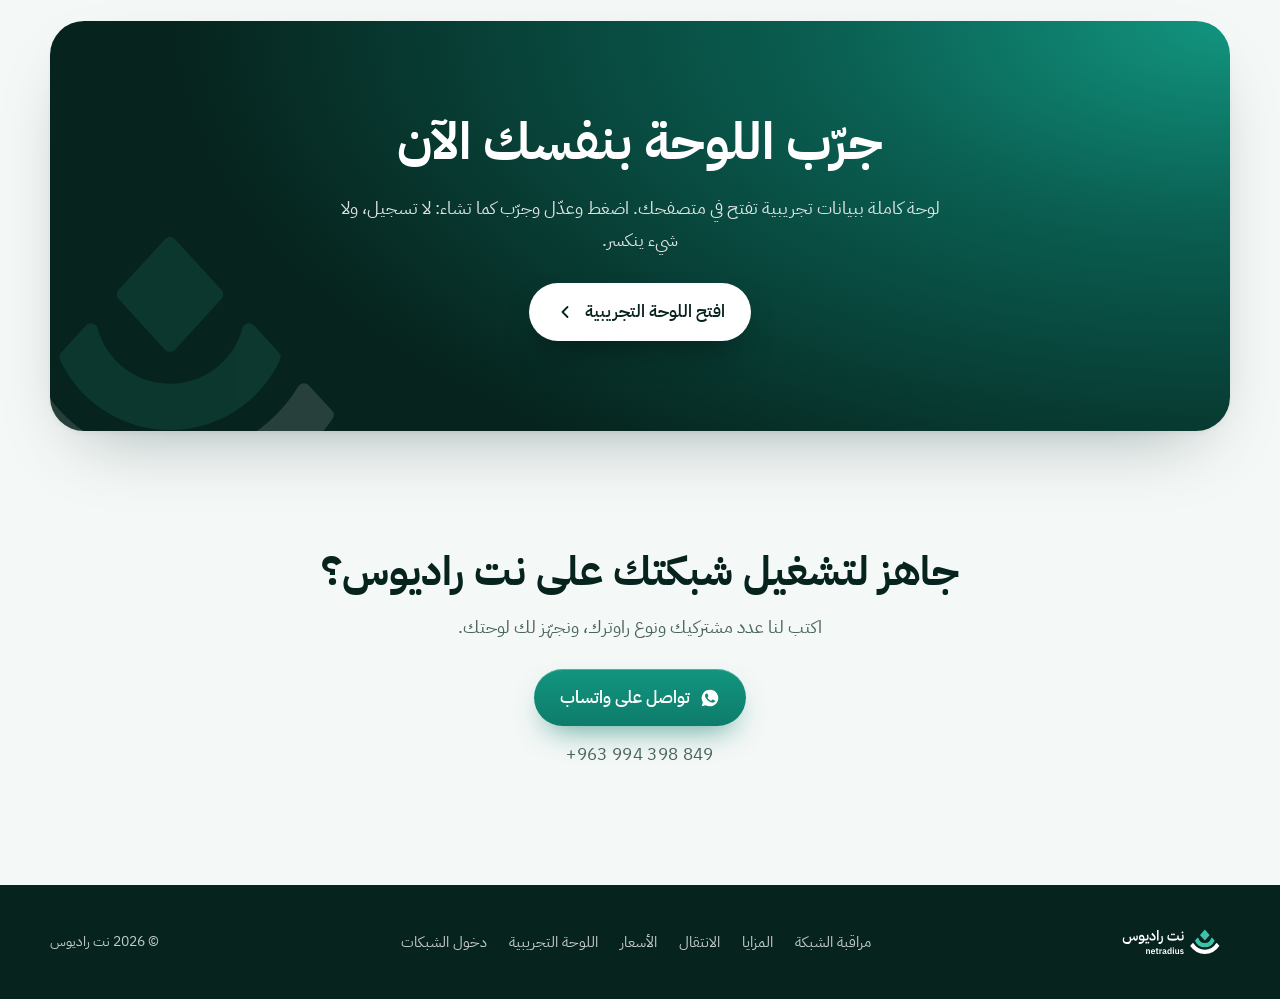
==== commit 11ef6c21: "الموقع على 1.0.44: صور اللوحة الحقيقية اليوم، وما أُضيف للنظام، والوقوف عند كل عبارة على الحاسوب أيض" ====
--- a/index.html
+++ b/index.html
@@ -111,15 +111,17 @@
       <div class="feature-text reveal">
         <span class="eyebrow">مراقبة الشبكة</span>
         <h2>الشبكة كلها على خريطة واحدة</h2>
-        <p>ترى كل برج وسيكتور وصحن ووصلة، وكم مشتركاً على كل واحد منها. حين يسقط جهاز تعرف أيّ جهاز هو، ولماذا، ومن انقطع بسببه.</p>
+        <p>ترى كل برج وسيكتور وصحن ووصلة، وكم مشتركاً على كل واحد منها. ضع الفأرة على برج فتتفتّح أقسامه، وعلى سيكتور فتظهر صحونه وإشارة كل صحن، بلا ضغطة واحدة. وحين يسقط جهاز تعرف أيّ جهاز هو، ولماذا، ومن انقطع بسببه.</p>
         <ul class="ticks">
           <li>تنبيه واتساب عند العطل وعند العودة، باسم الجهاز وعدد المتأثرين</li>
+          <li>«المناطق»: ترسم كل منطقة بيدك على الخريطة، ولكل فني منطقته وأعطالها وحدها</li>
+          <li>«سرعة الإنترنت» تقيسها من اللوحة نفسها، وتعرف حين ينقطع الإنترنت عن الشبكة كلها</li>
           <li>«فحص الشبكة» يكتشف الأجهزة وما الموصول بكل منفذ</li>
           <li>إشارة الصحون والتشويش على السيكتورات وحرارة الأجهزة</li>
-          <li>شاشة عرض للتلفاز في مكتب الشبكة</li>
-        </ul>
-      </div>
-      <figure class="shot reveal"><img src="assets/screens/noc-diagram.webp" alt="مخطط الشبكة في نت راديوس" width="1600" height="1000" loading="lazy" decoding="async"></figure>
+          <li>وعلى جوالك: الأبراج قائمة تتصفّحها بإصبعك، وما فيه عطل في أولها</li>
+        </ul>
+      </div>
+      <figure class="shot reveal"><img src="assets/screens/noc-fan.webp" alt="فتحة البرج في نت راديوس: أقسام البرج وصحون السيكتور تظهر تحت الفأرة" width="1600" height="1000" loading="lazy" decoding="async"></figure>
     </div>
   </section>
 
@@ -150,6 +152,8 @@
           <li>وكيل يبيع ويجدّد لمشتركيه من جواله، ضمن رصيده</li>
           <li>صلاحيات لكل موظف: ماذا يرى وماذا يعدّل</li>
           <li>تقارير يومية وشهرية جاهزة للطباعة والتصدير</li>
+          <li>«سجل الصرف»: مصاريفك وإقفال الشهر، فتعرف ربحك الحقيقي</li>
+          <li>«سعر اليوم» للدولار بضغطة، وتذكير على واتساب إن نسيته</li>
         </ul>
       </div>
       <figure class="shot reveal"><img src="assets/screens/accounting.webp" alt="المحاسبة في نت راديوس" width="1600" height="1000" loading="lazy" decoding="async"></figure>
@@ -161,15 +165,17 @@
       <div class="feature-text reveal">
         <span class="eyebrow">«حسابي» للمشترك</span>
         <h2>مشتركك يخدم نفسه من جواله</h2>
-        <p>صفحة لكل مشترك تفتح من المتصفح بلا تطبيق: يرى باقته وما بقي منها واستهلاكه، ويصله تذكير الانتهاء على واتساب.</p>
-        <ul class="ticks">
+        <p>صفحة لكل مشترك تفتح من المتصفح بلا تطبيق، باسم شبكتك وشعارها: يرى أيامه الباقية وباقته وسرعته الآن، ويجدّد ويشتري حجماً إضافياً، ويصله تذكير الانتهاء على واتساب.</p>
+        <ul class="ticks">
+          <li>«العروض»: تعلن عرضاً فيراه كل مشتركيك في صفحتهم</li>
+          <li>«ضاعف سرعتي» لساعات، و«سحبك الآن» يريه سرعته لحظة بلحظة</li>
           <li>أقل اتصالات على مكتبك: الجواب أمام المشترك</li>
-          <li>ولك أنت: اللوحة كاملة على الجوال، أينما كنت</li>
+          <li>ولك أنت: اللوحة كاملة على الجوال، ومراقبة الشبكة مصمّمة له</li>
         </ul>
       </div>
       <div class="phones reveal">
         <figure class="phone"><img src="assets/screens/m-portal.webp" alt="صفحة حسابي على الجوال" width="600" height="1298" loading="lazy" decoding="async"></figure>
-        <figure class="phone back"><img src="assets/screens/m-dashboard.webp" alt="لوحة المدير على الجوال" width="600" height="1298" loading="lazy" decoding="async"></figure>
+        <figure class="phone back"><img src="assets/screens/m-noc.webp" alt="مراقبة الشبكة على الجوال" width="600" height="1298" loading="lazy" decoding="async"></figure>
       </div>
     </div>
   </section>
@@ -199,12 +205,16 @@
       <div class="cards">
         <article class="card reveal"><svg viewBox="0 0 24 24"><path d="M12 3l8 3v6c0 4.5-3.2 7.9-8 9-4.8-1.1-8-4.5-8-9V6z"/><path d="M9 12l2 2 4-4"/></svg><h3>وضع الطوارئ</h3><p>إن انقطع السيرفر، يُدخل الراوتر مشتركيك بنفسه حتى يعود.</p></article>
         <article class="card reveal"><svg viewBox="0 0 24 24"><path d="M4 7c0-1.7 3.6-3 8-3s8 1.3 8 3-3.6 3-8 3-8-1.3-8-3z"/><path d="M4 7v10c0 1.7 3.6 3 8 3s8-1.3 8-3V7"/><path d="M4 12c0 1.7 3.6 3 8 3s8-1.3 8-3"/></svg><h3>نسخ احتياطي تلقائي</h3><p>نسخة كل يوم، وأخرى خارج السيرفر على تيليغرام.</p></article>
-        <article class="card reveal"><svg viewBox="0 0 24 24"><path d="M12 4v10"/><path d="M8 10l4 4 4-4"/><path d="M5 19h14"/></svg><h3>تحديث بضغطة</h3><p>يحدّث نفسه من اللوحة، ويعود وحده إن لم تعمل النسخة الجديدة.</p></article>
-        <article class="card reveal"><svg viewBox="0 0 24 24"><rect x="3" y="5" width="18" height="12" rx="2"/><path d="M8 21h8M12 17v4"/></svg><h3>شاشة العرض</h3><p>حال الشبكة والأعطال على تلفاز المكتب، تتحدّث وحدها.</p></article>
+        <article class="card reveal"><svg viewBox="0 0 24 24"><path d="M12 4v10"/><path d="M8 10l4 4 4-4"/><path d="M5 19h14"/></svg><h3>تحديث بضغطة</h3><p>يحدّث نفسه من اللوحة، ويجرّب دخول مشترك حقيقي بعد التحديث، ويعود وحده إن لم ينجح.</p></article>
+        <article class="card reveal"><svg viewBox="0 0 24 24"><rect x="3" y="5" width="18" height="12" rx="2"/><path d="M8 21h8M12 17v4"/></svg><h3>شاشة العرض</h3><p>حال الشبكة والأعطال على تلفاز المكتب، تربطه برمز من ست أرقام ويتحدّث وحده.</p></article>
         <article class="card reveal"><svg viewBox="0 0 24 24"><path d="M6 11V8a6 6 0 1112 0v3"/><rect x="4" y="11" width="16" height="9" rx="2"/></svg><h3>VPN للألعاب والبرامج</h3><p>تمرير برامج تختارها أنت عبر مخرج خاص، بضغطة لكل برنامج.</p></article>
         <article class="card reveal"><svg viewBox="0 0 24 24"><circle cx="12" cy="12" r="9"/><path d="M3 12h18M12 3c3 3.2 3 14.8 0 18M12 3c-3 3.2-3 14.8 0 18"/></svg><h3>افتح أي جهاز من بعيد</h3><p>صفحة أي سيكتور أو صحن أو راوتر من أي مدينة، بلا عنوان ثابت.</p></article>
         <article class="card reveal"><svg viewBox="0 0 24 24"><rect x="3" y="4" width="18" height="7" rx="2"/><rect x="3" y="13" width="18" height="7" rx="2"/><path d="M7 7.5h.01M7 16.5h.01"/></svg><h3>سيرفر احتياطي</h3><p>جهاز ثانٍ يتابع الأول ويأخذ مكانه يوم العطل.</p></article>
         <article class="card reveal"><svg viewBox="0 0 24 24"><path d="M4 5h16v11H9l-5 4z"/><path d="M8 9h8M8 12h5"/></svg><h3>رسائل واتساب</h3><p>ترحيب وتذكير انتهاء وتجديد للمشترك، وتنبيهات الأعطال لفريقك.</p></article>
+        <article class="card reveal"><svg viewBox="0 0 24 24"><path d="M5 12.5a10 10 0 0114 0"/><path d="M8.5 15.5a5 5 0 017 0"/><path d="M2 9a14.5 14.5 0 0120 0"/><circle cx="12" cy="19" r="1"/></svg><h3>الوصول من أي مكان</h3><p>لوحتك التي على جهاز عندك تفتحها من أي مدينة على عنوان باسم شبكتك، بلا عنوان ثابت.</p></article>
+        <article class="card reveal"><svg viewBox="0 0 24 24"><rect x="5" y="10" width="14" height="10" rx="2"/><path d="M8 10V7a4 4 0 018 0v3"/><path d="M12 14v2"/></svg><h3>حماية الدخول</h3><p>قفل عند تخمين كلمة السر، ورسالة حين يدخل حسابك جهاز جديد، وخطوة ثانية إن أردتها.</p></article>
+        <article class="card reveal"><svg viewBox="0 0 24 24"><path d="M4 6h16M4 12h16M4 18h10"/><circle cx="18" cy="18" r="2"/></svg><h3>منافذ ثابتة لكل مشترك</h3><p>تعرف أيّ مشترك استخدم أيّ عنوان ومنفذ في أي ساعة، حين تُسأل عنه.</p></article>
+        <article class="card reveal"><svg viewBox="0 0 24 24"><path d="M14.7 6.3a4 4 0 00-5.4 5.4L4 17v3h3l5.3-5.3a4 4 0 005.4-5.4l-2.5 2.5-2.4-.6-.6-2.4z"/></svg><h3>جهّز الأجهزة</h3><p>تشغّل المراقبة على أجهزة الأبراج وتغيّر كلمات سرها كلها بضغطة، وتُحفظ في الخزنة.</p></article>
       </div>
     </div>
   </section>
@@ -220,12 +230,12 @@
         <article class="host-card reveal">
           <h3>على جهاز عندك</h3>
           <p>ميني بي سي أو لابتوب في مكتب الشبكة. يعمل حتى لو انقطع الإنترنت عن المكتب، وبياناتك عندك.</p>
-          <ul class="ticks"><li>تثبيت من فلاشة واحدة</li><li>ينطفئ بأمان عند نفاد البطارية ويقلع وحده</li></ul>
+          <ul class="ticks"><li>تثبيت من فلاشة واحدة</li><li>ينطفئ بأمان عند نفاد البطارية ويقلع وحده</li><li>تفتحها من أي مكان على عنوان باسم شبكتك</li></ul>
         </article>
         <article class="host-card dark reveal">
           <h3>على سيرفر مستضاف</h3>
           <p>تفتح لوحتك من أي مكان على عنوانك الخاص. الراوترات تتصل بالسيرفر بأنفاق مشفّرة يصنعها النظام.</p>
-          <ul class="ticks"><li>لا عنوان ثابت ولا فتح منافذ عندك</li><li>سيرفر مستقل لكل شبكة</li></ul>
+          <ul class="ticks"><li>لا عنوان ثابت ولا فتح منافذ عندك</li><li>نسخة منفصلة لكل شبكة: بياناتها ولوحتها ونسخها الاحتياطية</li></ul>
         </article>
       </div>
     </div>
@@ -238,7 +248,7 @@
         <span class="eyebrow">الانتقال</span>
         <h2>من نظامك القديم في ليلة واحدة</h2>
         <ol class="steps">
-          <li><b>استورد</b><span>مشتركوك وباقاتهم ووكلاؤك وأرصدتهم تنتقل كما هي.</span></li>
+          <li><b>استورد</b><span>مشتركوك وباقاتهم ووكلاؤك وأرصدتهم تنتقل كما هي، من نسخة نظامك القديم أو من الراوتر نفسه. وإن كانت النسخة فيها أكثر من شبكة، تأخذ منطقتك وحدها.</span></li>
           <li><b>جرّب بأمان</b><span>في «وضع التجربة» يبقى نظامك القديم هو من يقرر، وترى كل شيء هنا.</span></li>
           <li><b>حوّل</b><span>بضغطة على الراوتر. المتصلون لا ينقطعون، والرجوع بضغطة مثلها.</span></li>
         </ol>
